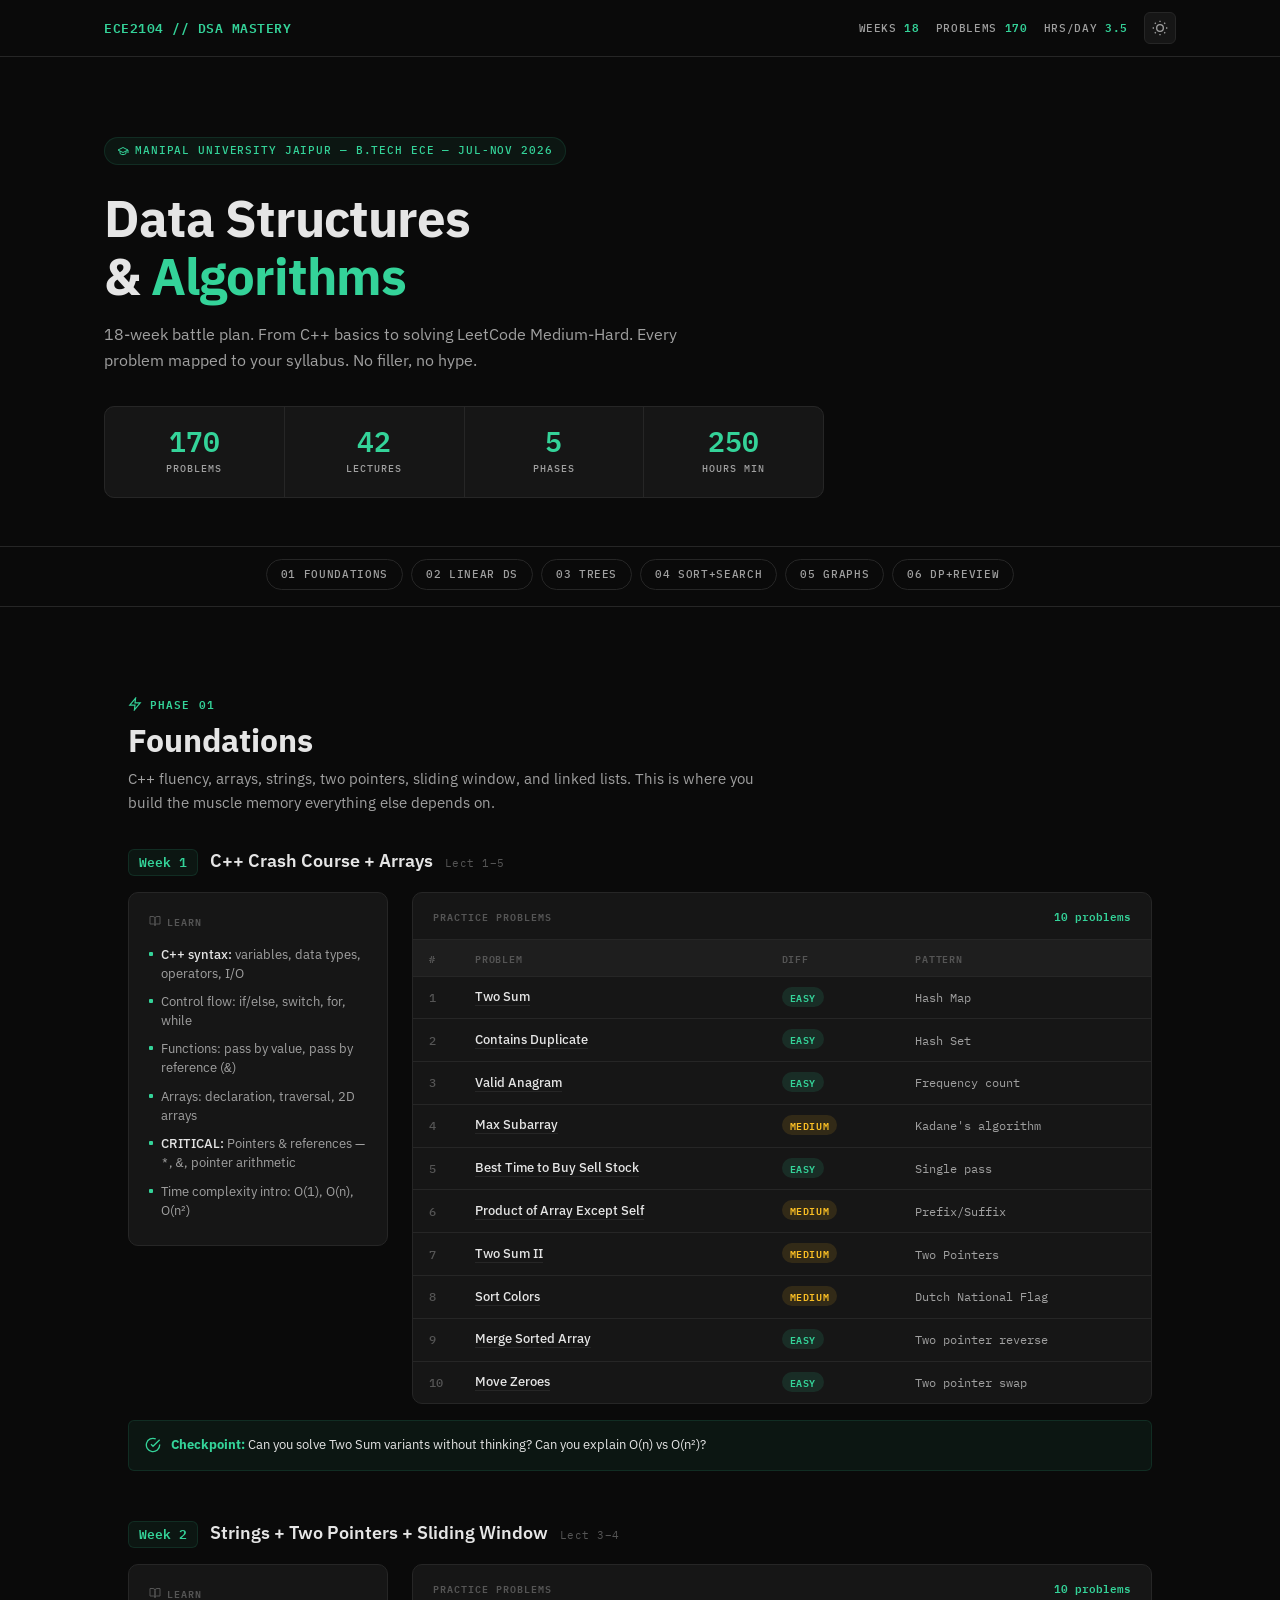
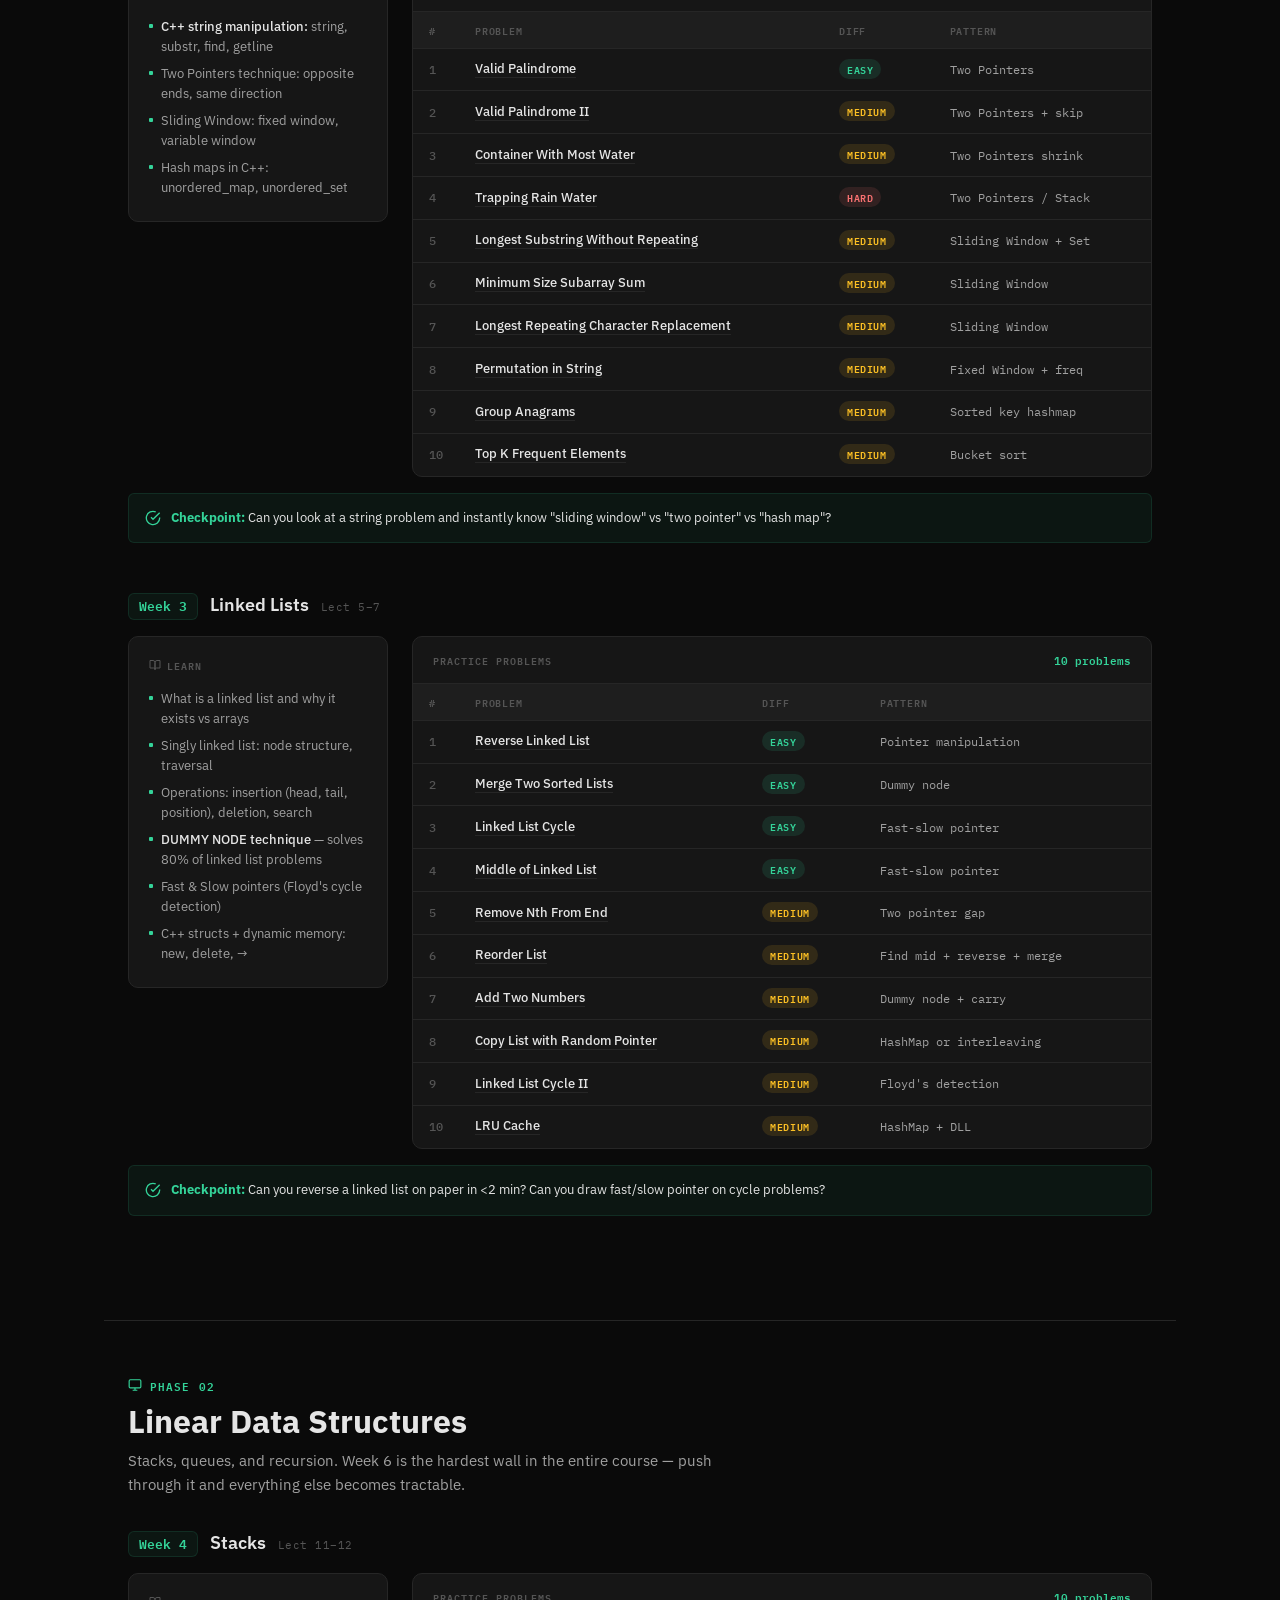
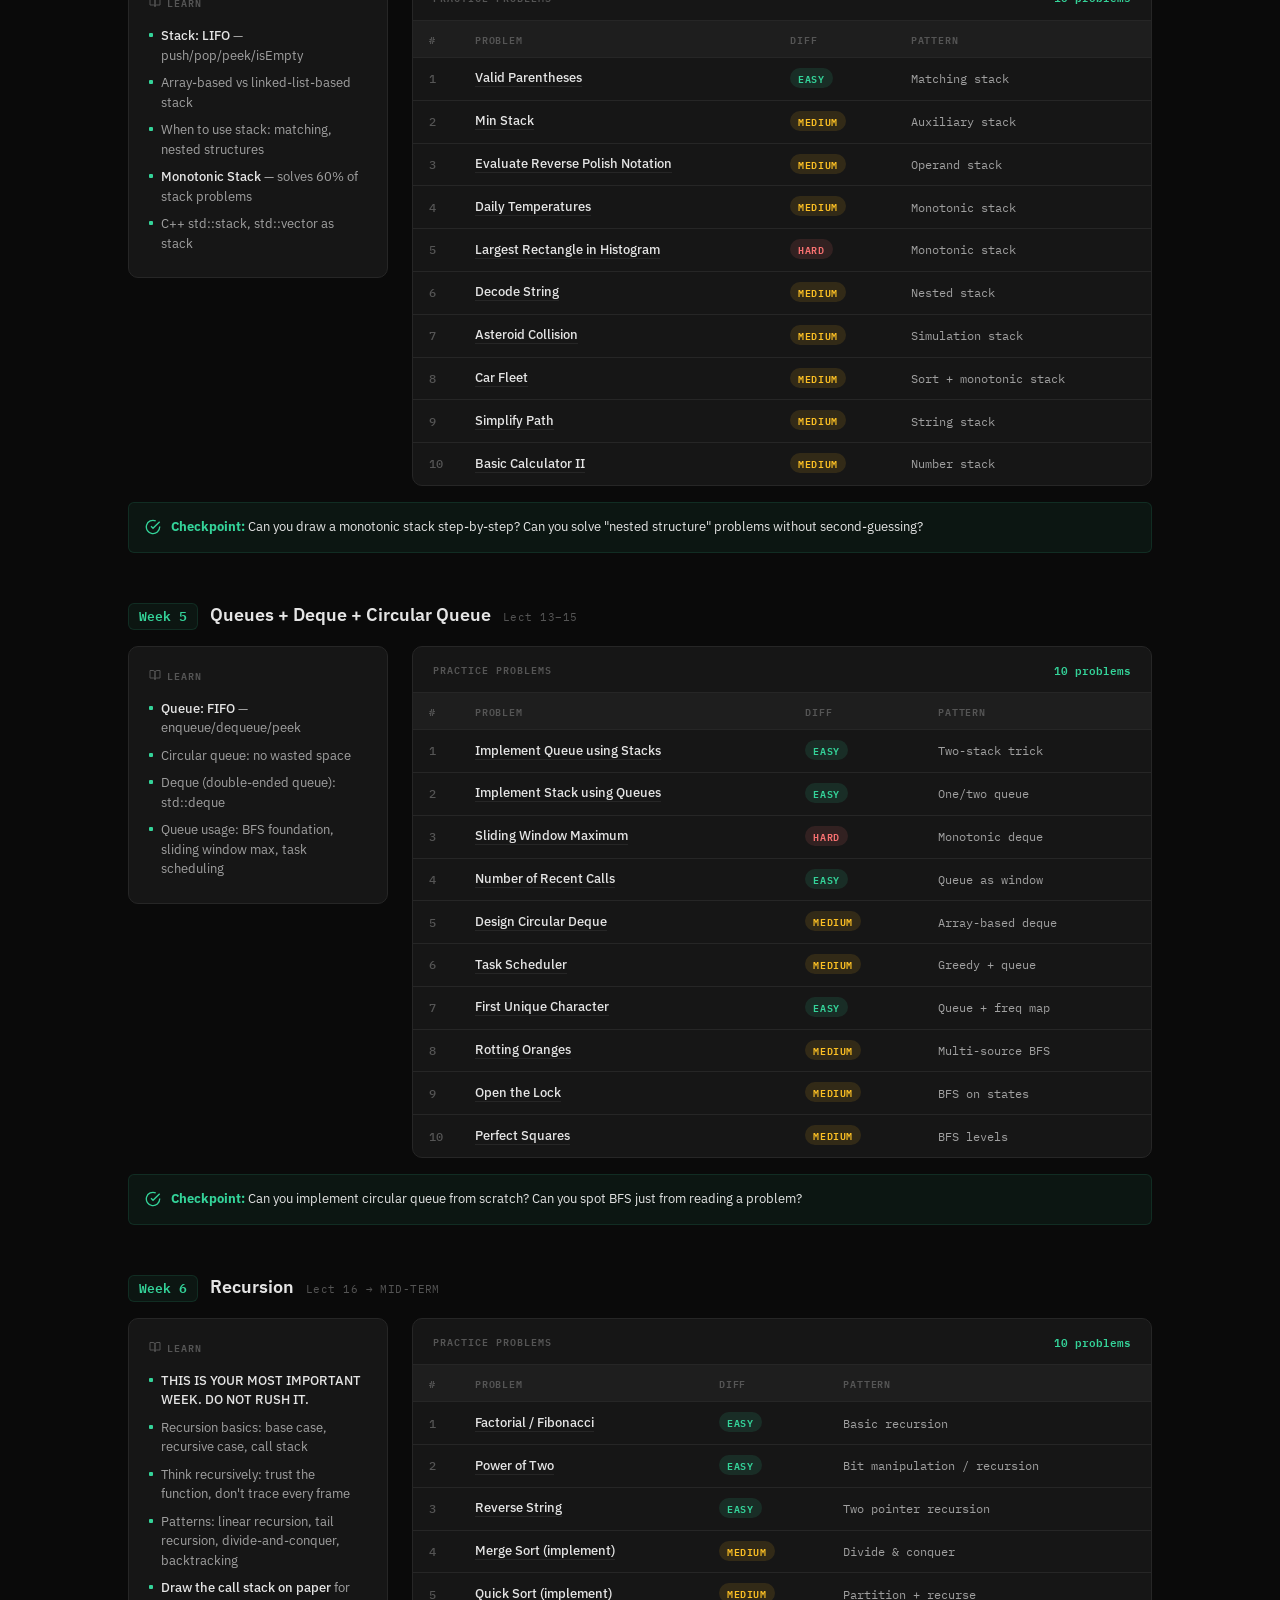
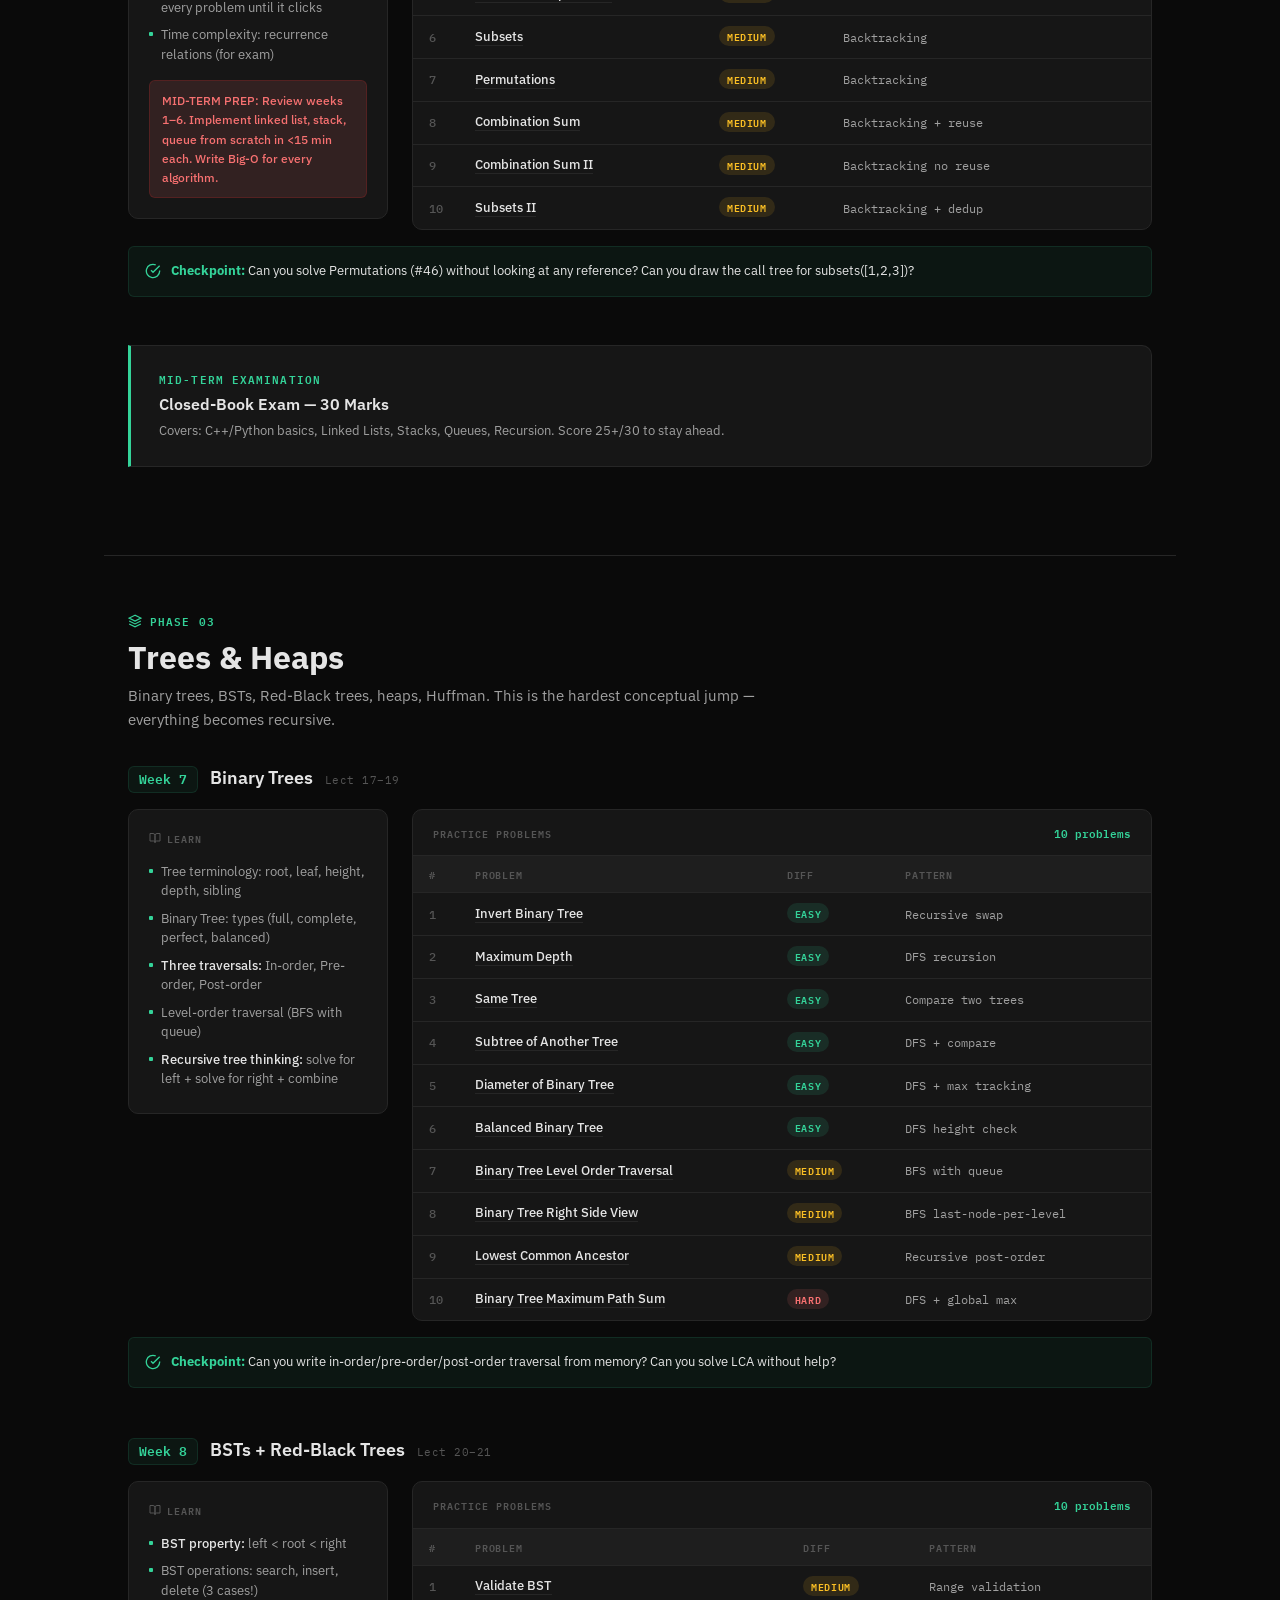
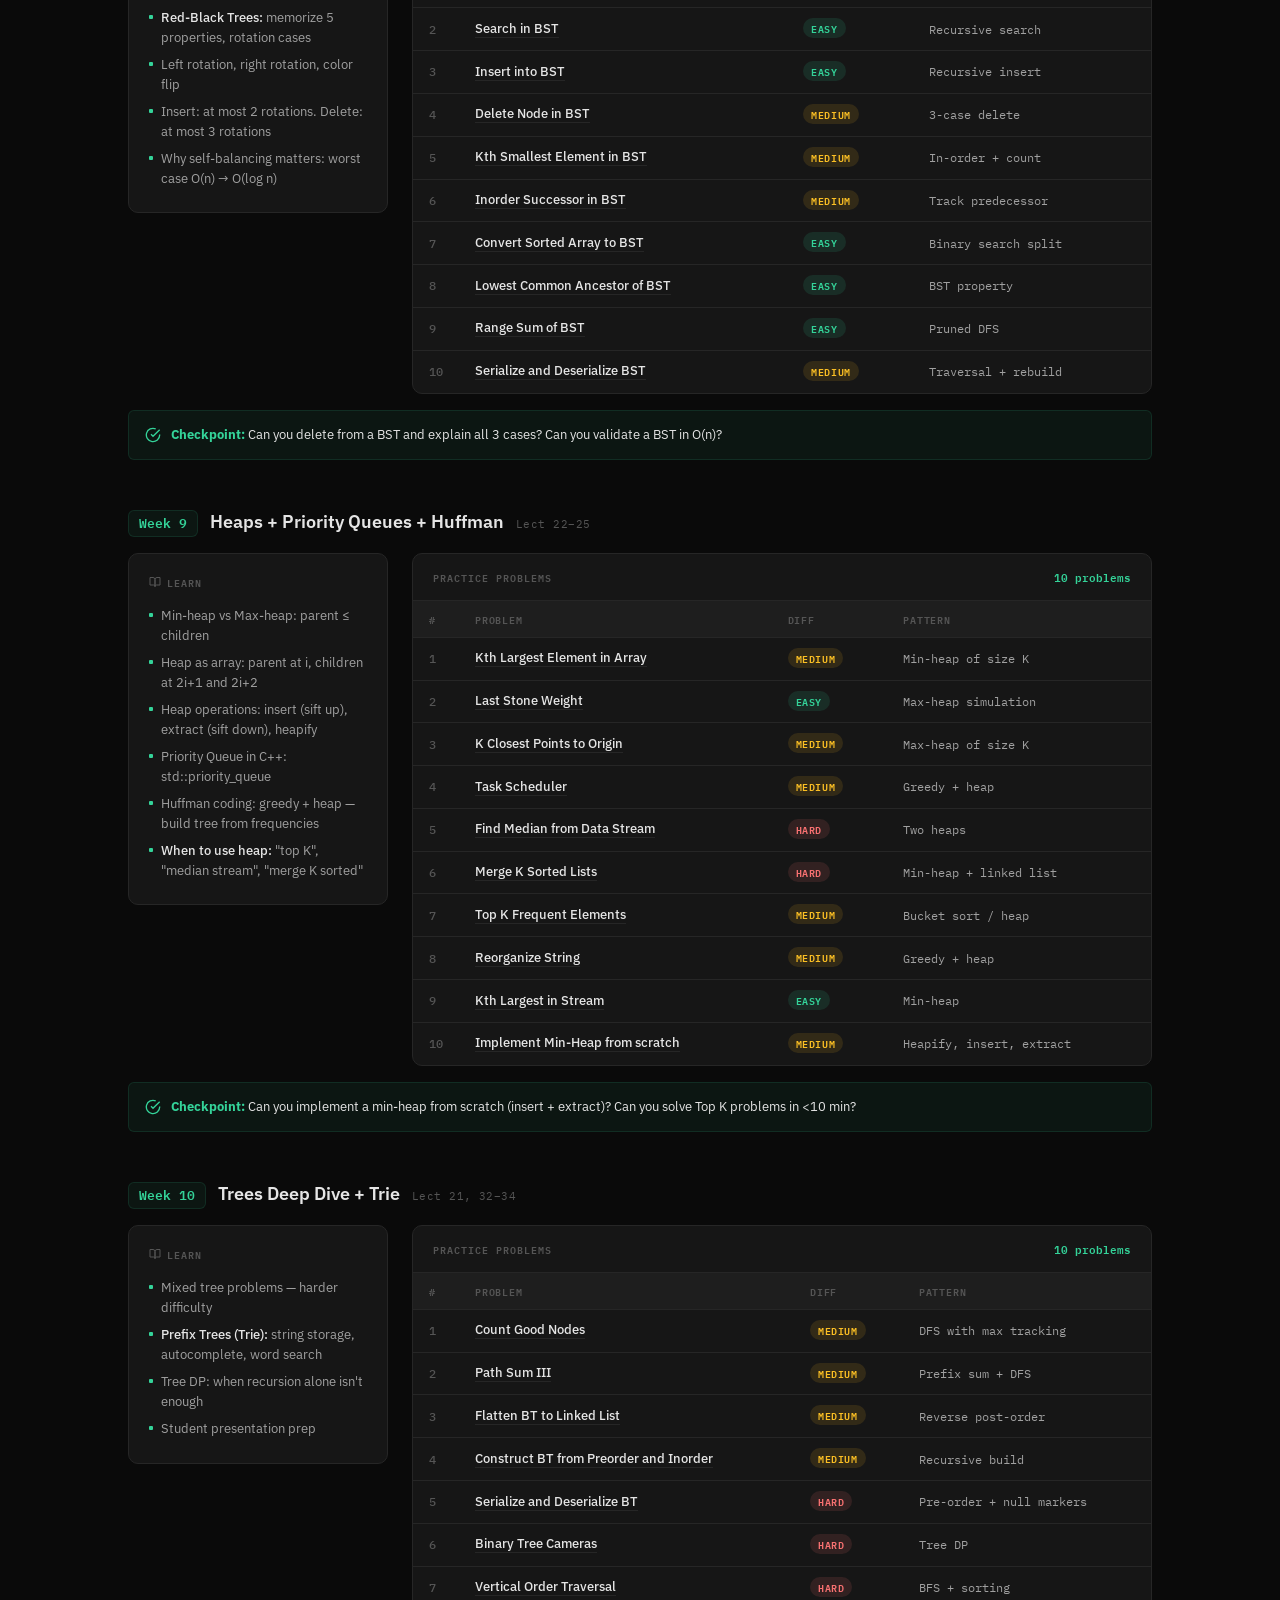
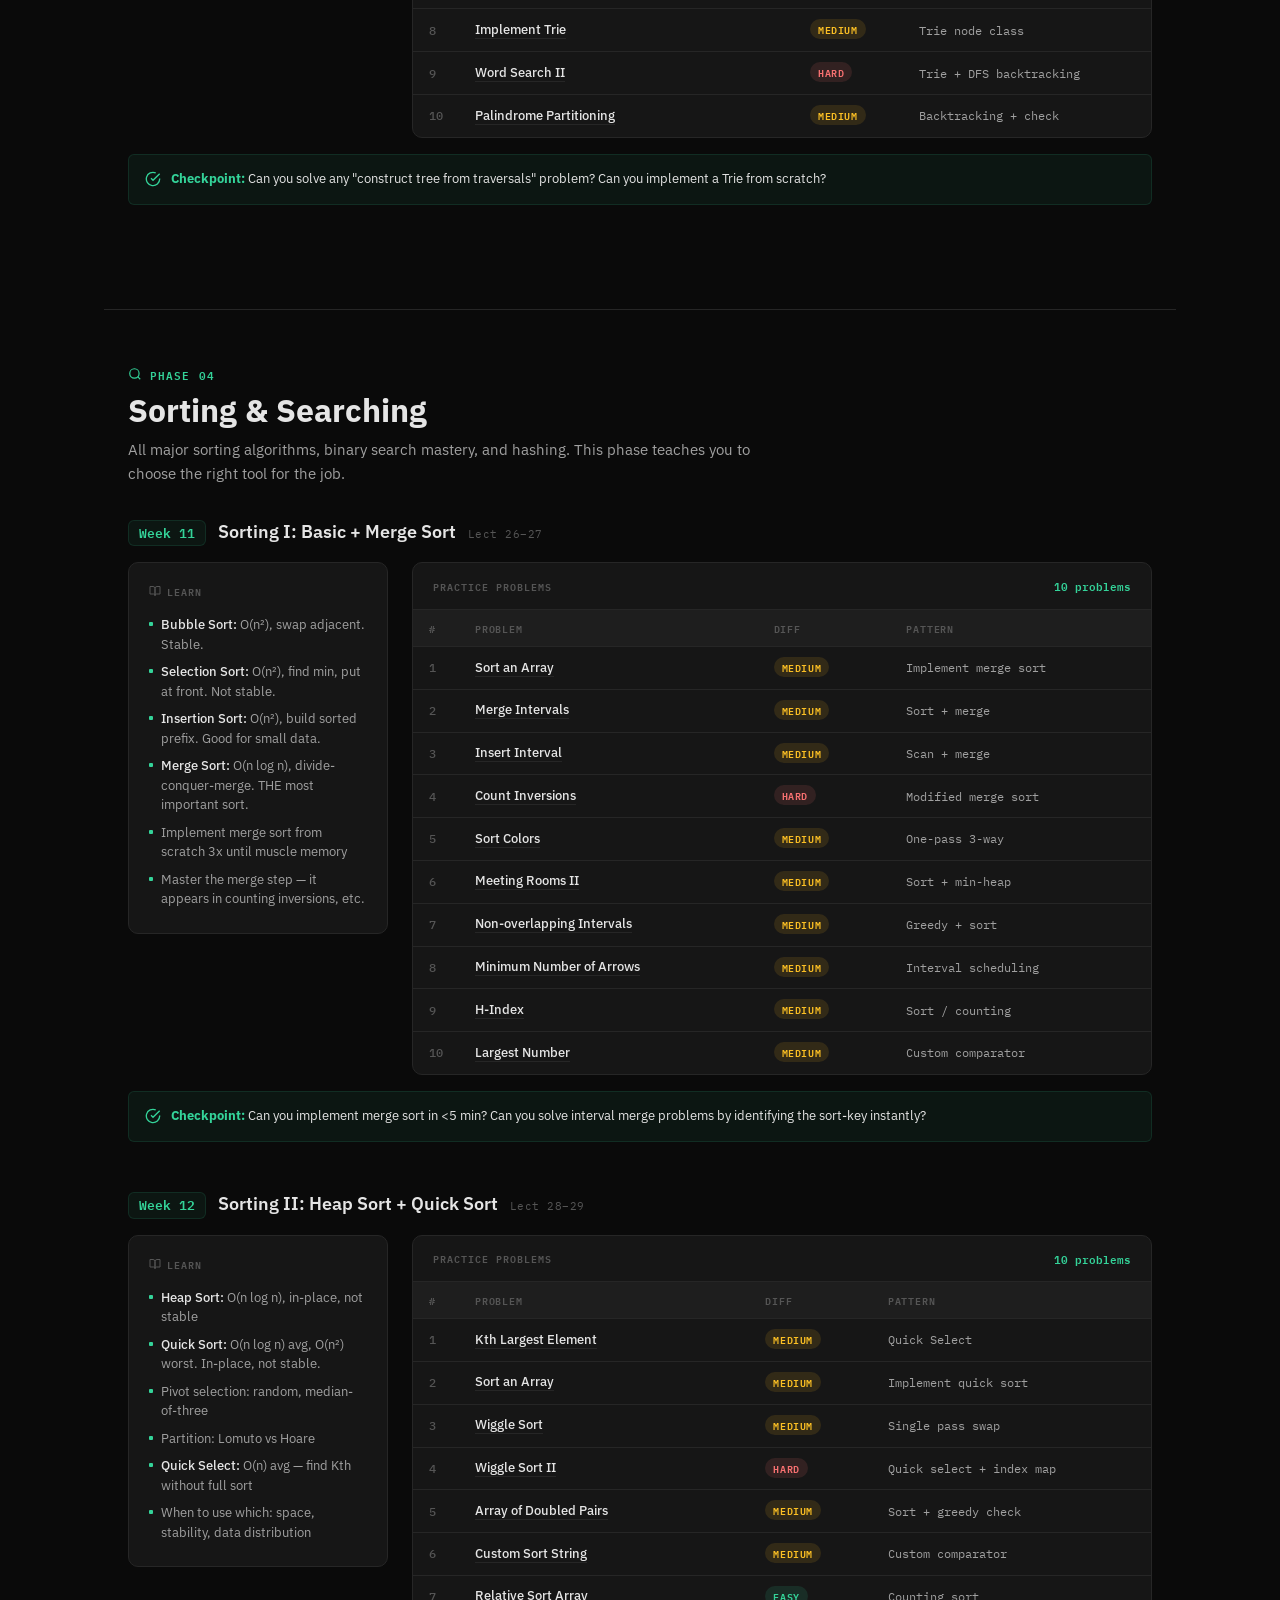
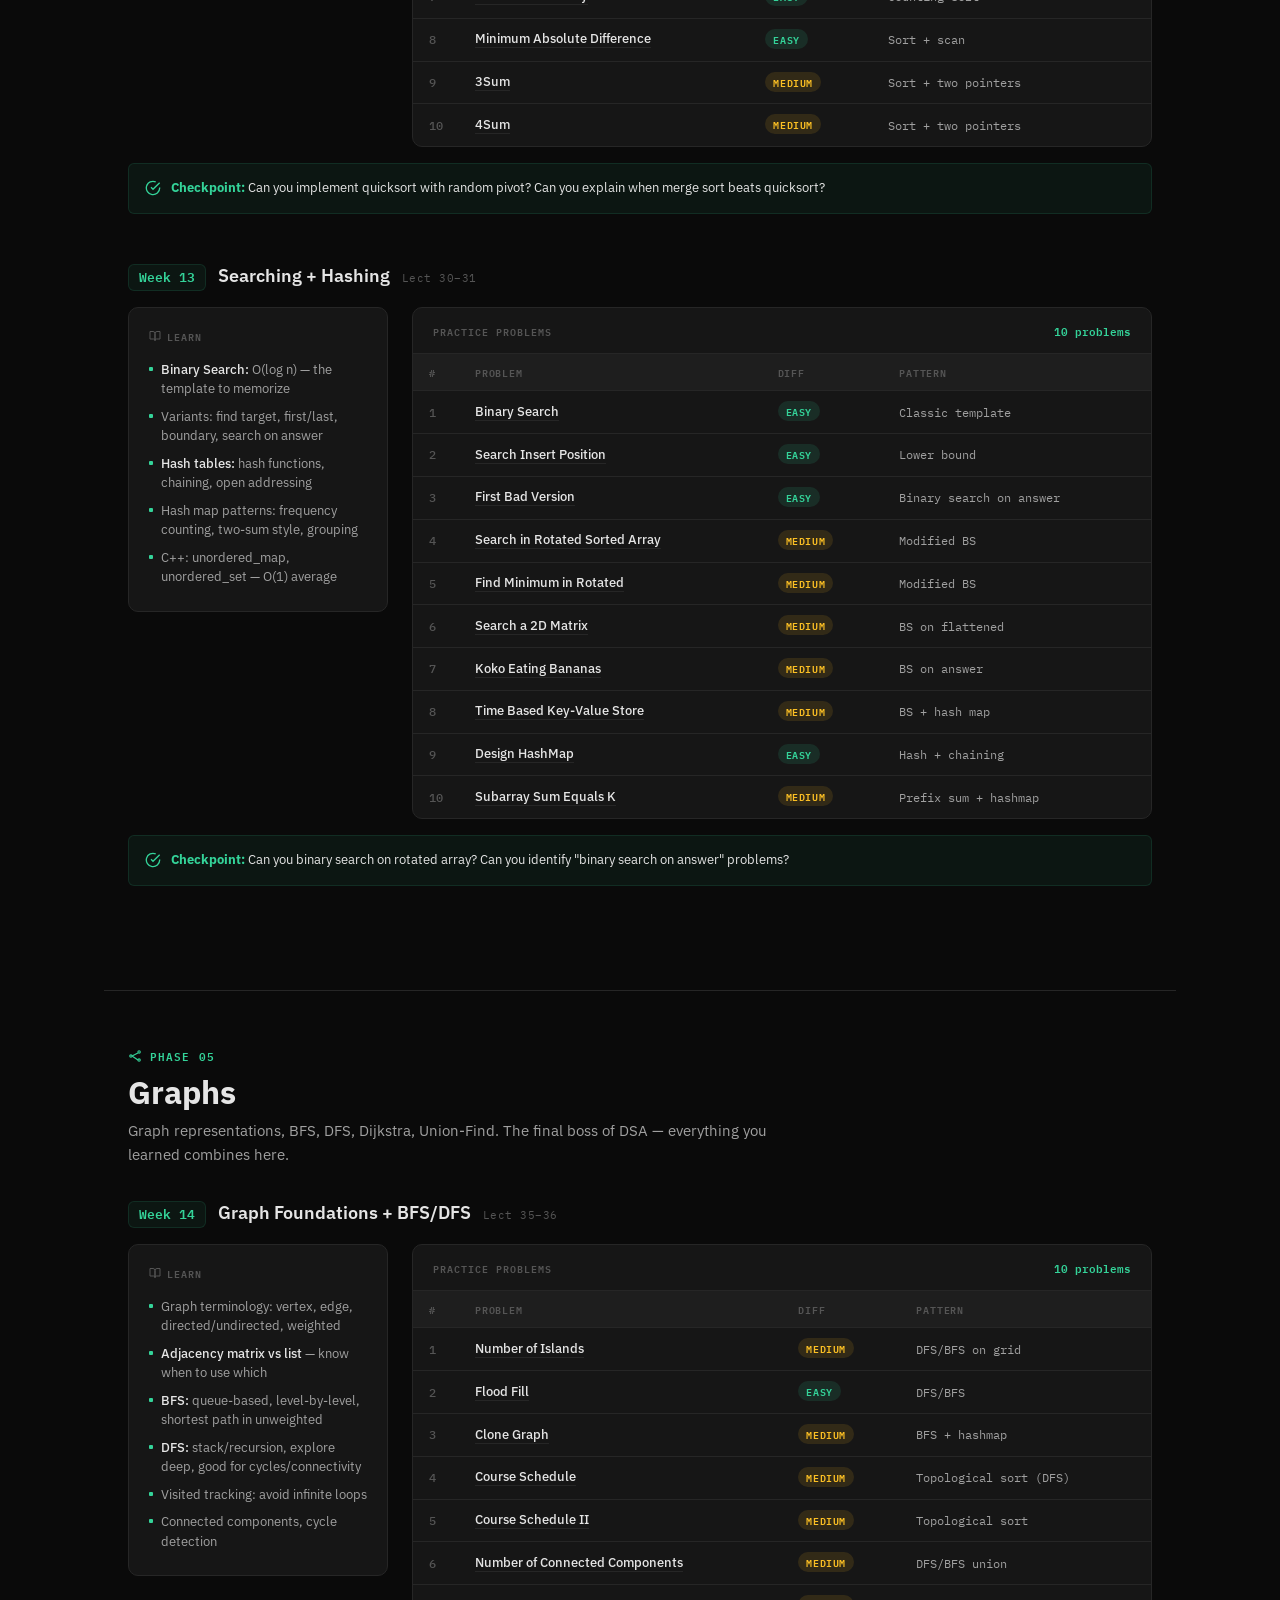
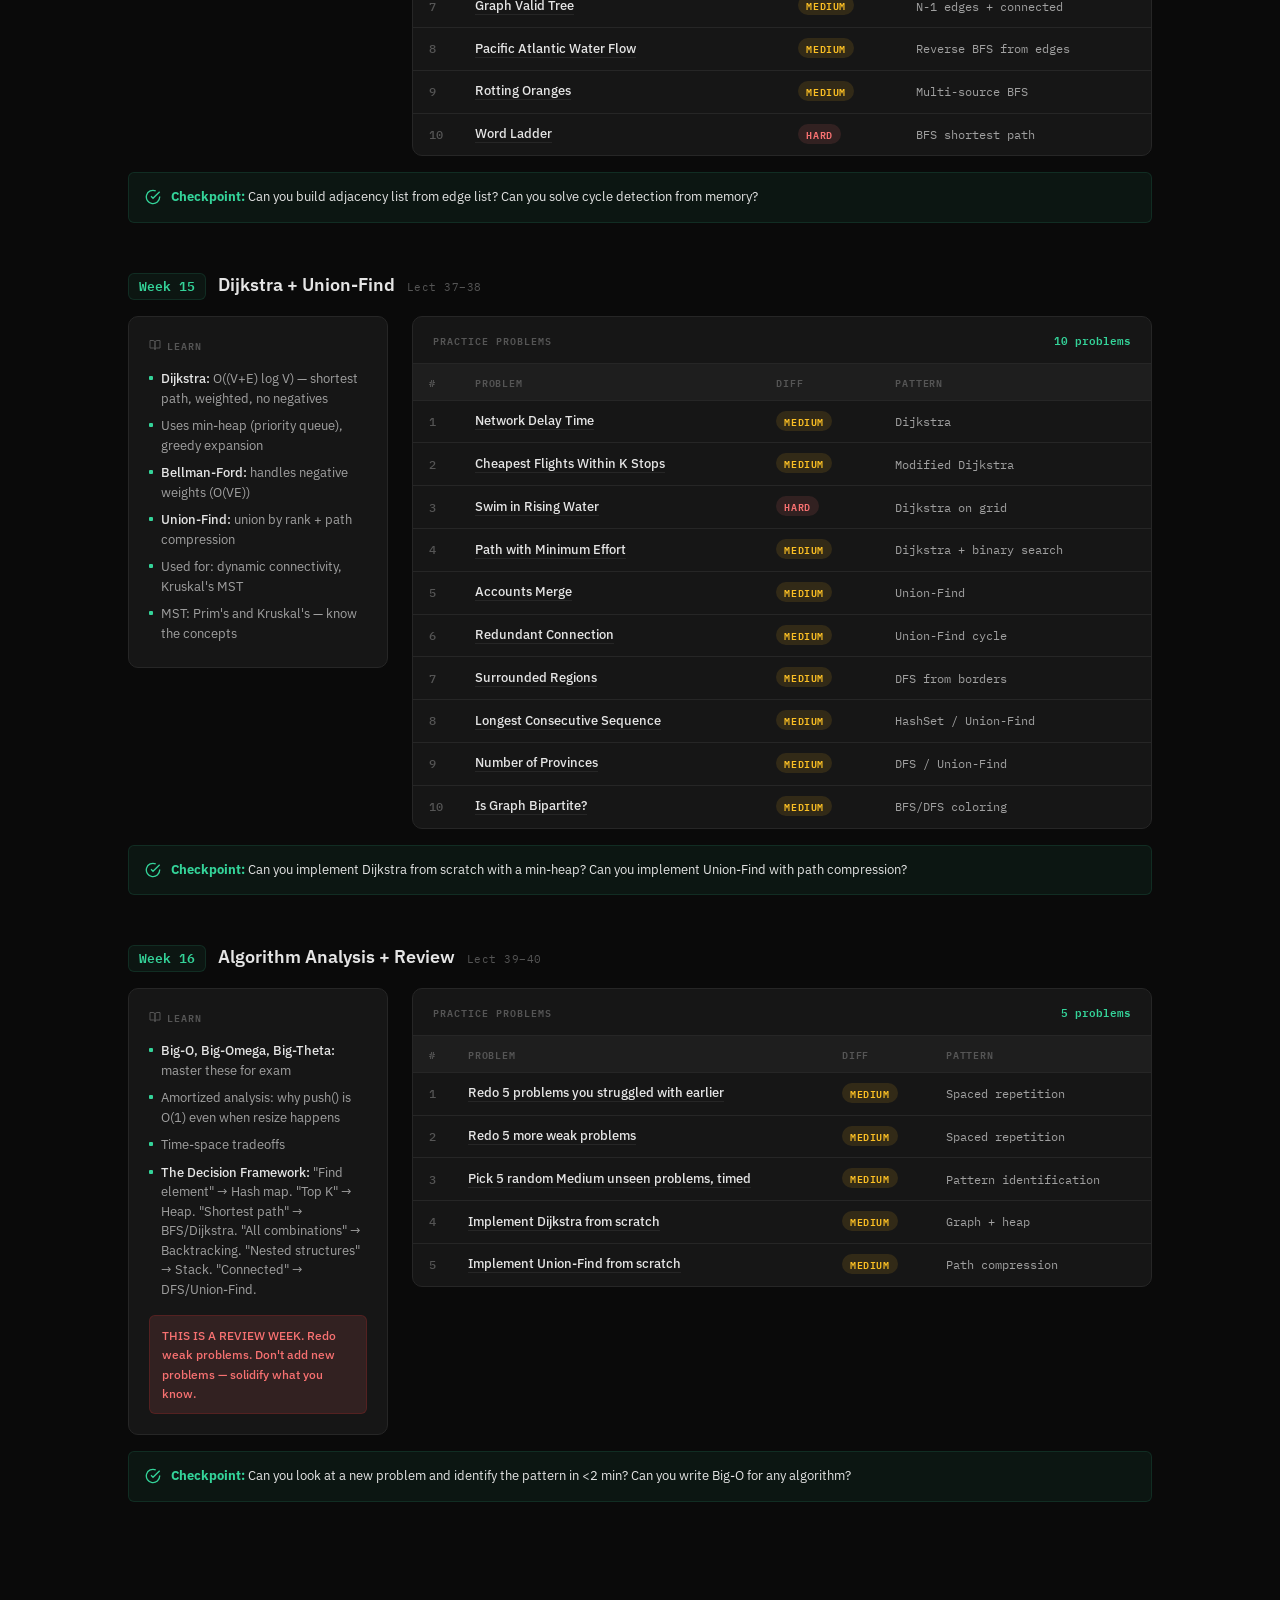
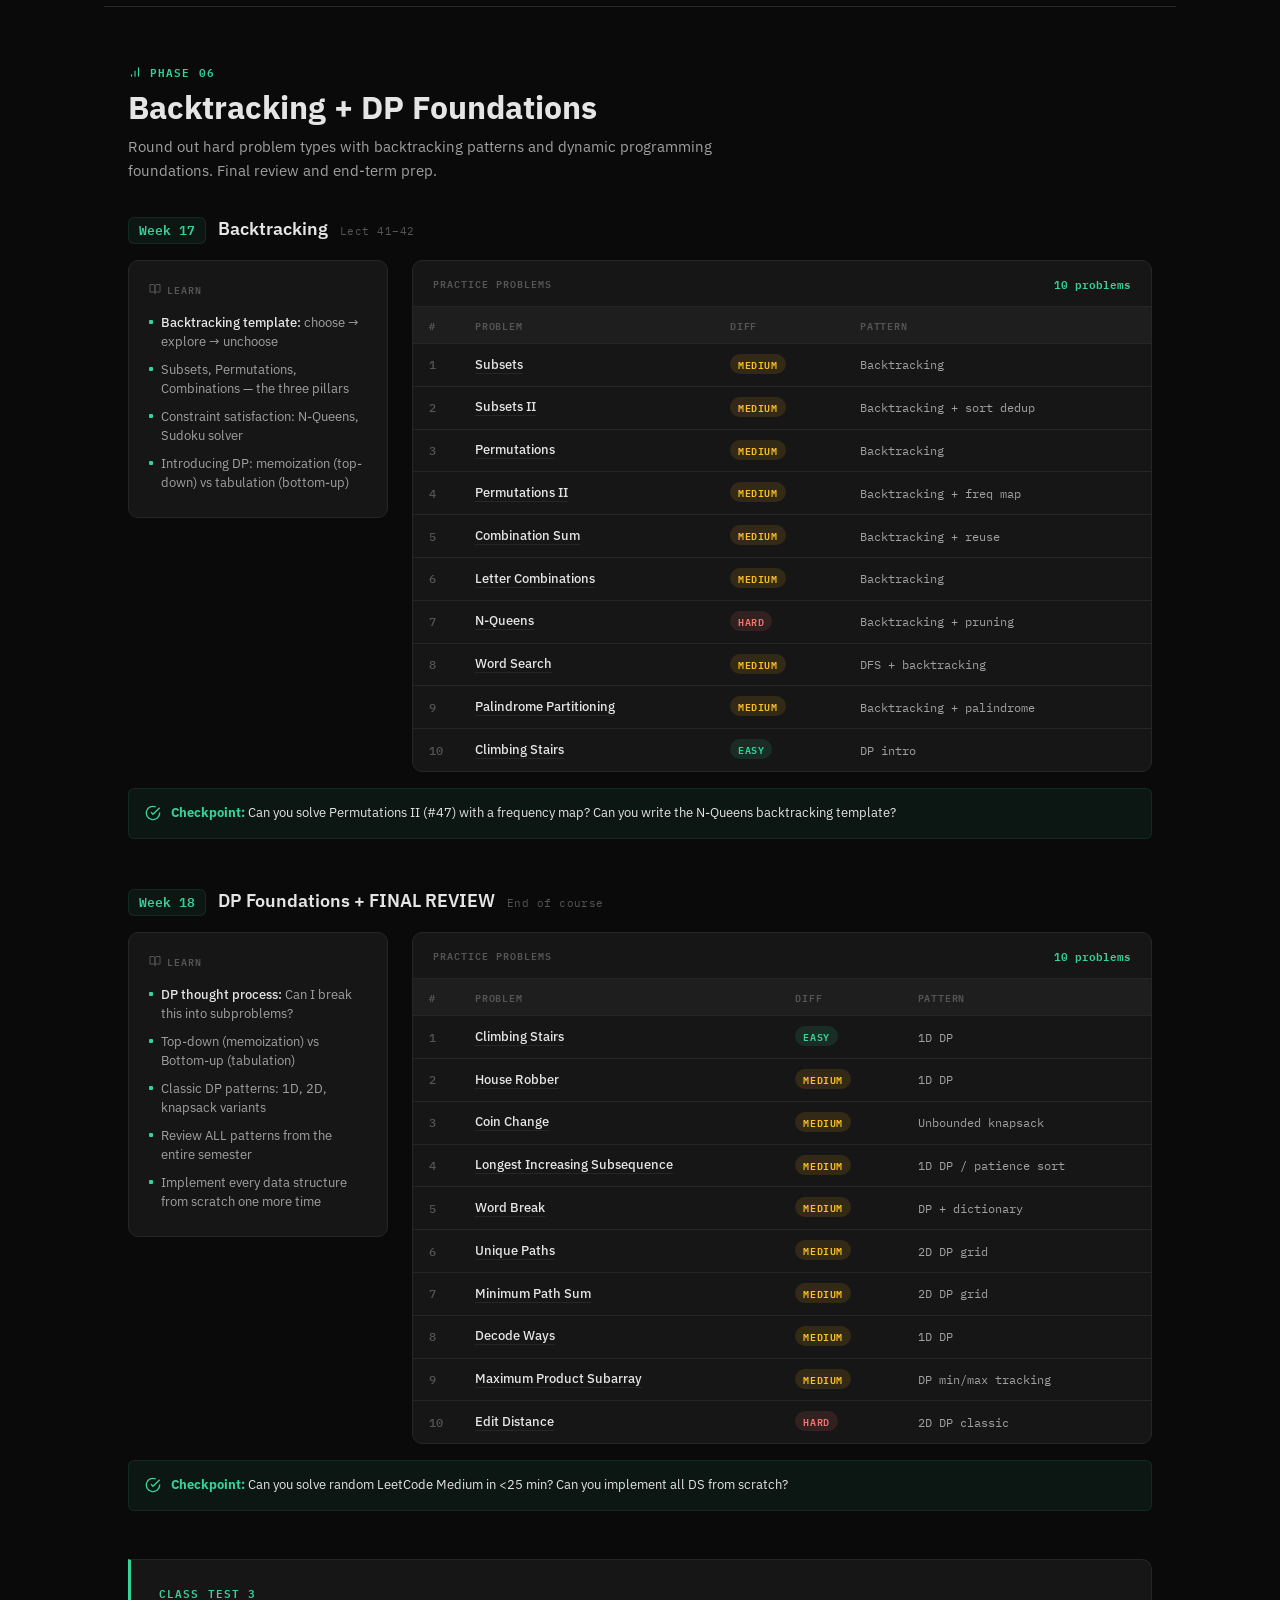
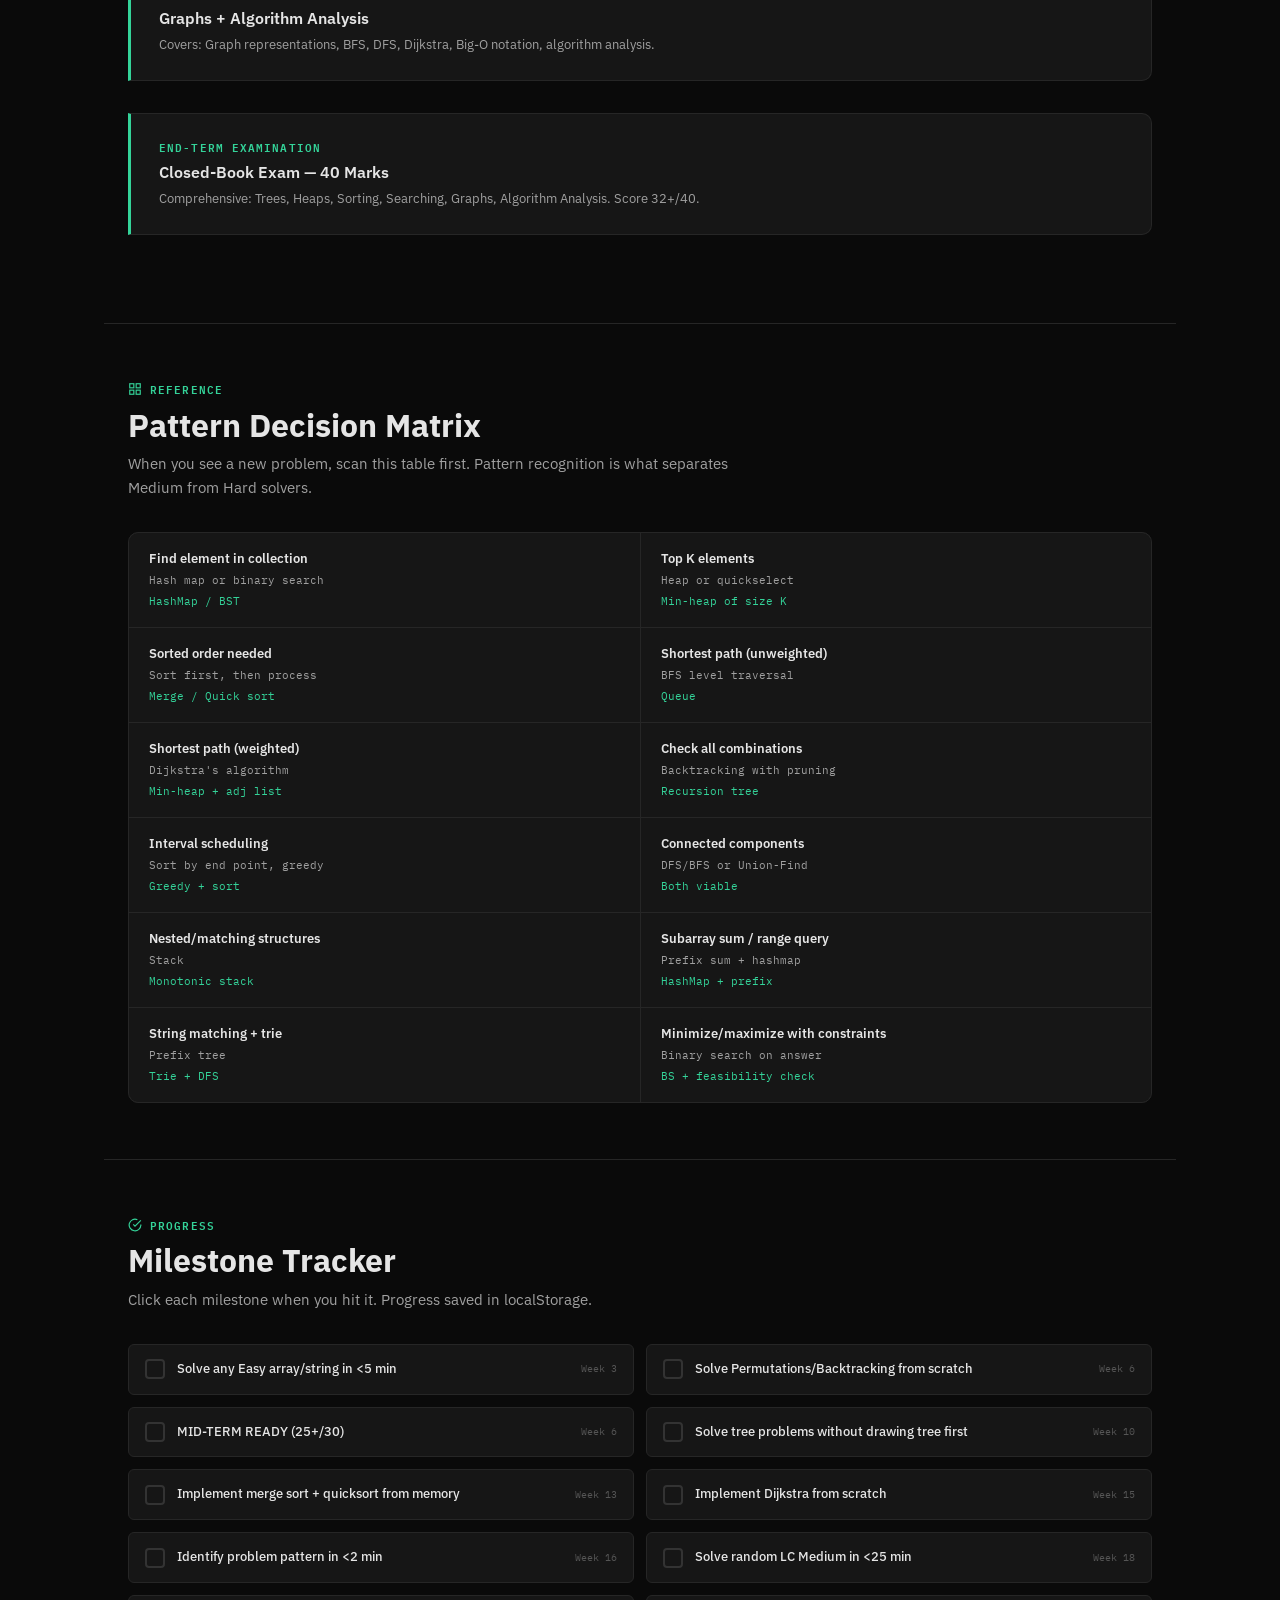
==== dsa/Notes/DSA-STUDY-PLAN.html @ 85d039dd "feat: import ECE2104 DSA materials (memory guide, linked list, roadmap, lab, verifiers)" ====
<!DOCTYPE html>
<html lang="en" data-theme="dark">
<head>
<meta charset="UTF-8">
<meta name="viewport" content="width=device-width, initial-scale=1.0">
<title>DSA Mastery Plan — ECE2104</title>
<link rel="preconnect" href="https://fonts.googleapis.com">
<link rel="preconnect" href="https://fonts.gstatic.com" crossorigin>
<link href="https://fonts.googleapis.com/css2?family=IBM+Plex+Mono:wght@400;500;600&family=IBM+Plex+Sans:wght@300;400;500;600;700&display=swap" rel="stylesheet">
<style>
*,*::before,*::after{box-sizing:border-box;margin:0;padding:0}
:root{--bg:#f5f5f5;--bg-alt:#ebebeb;--surface:#fff;--surface-2:#f0f0f0;--text:#111;--text-muted:#555;--text-faint:#999;--border:#d4d4d4;--border-strong:#999;--accent:#059669;--accent-soft:#d1fae5;--accent-dim:rgba(5,150,105,.12);--easy:#059669;--medium:#d97706;--hard:#dc2626;--easy-bg:#d1fae5;--medium-bg:#fef3c7;--hard-bg:#fee2e2;--font-body:'IBM Plex Sans',-apple-system,sans-serif;--font-mono:'IBM Plex Mono','SF Mono',monospace;--radius:6px;--radius-lg:10px;--shadow:0 1px 3px rgba(0,0,0,.08);--ease:cubic-bezier(.22,1,.36,1)}
[data-theme="dark"]{--bg:#0a0a0a;--bg-alt:#111;--surface:#161616;--surface-2:#1e1e1e;--text:#e5e5e5;--text-muted:#a0a0a0;--text-faint:#555;--border:#262626;--border-strong:#333;--accent:#34d399;--accent-soft:rgba(52,211,153,.12);--accent-dim:rgba(52,211,153,.06);--easy:#34d399;--medium:#fbbf24;--hard:#f87171;--easy-bg:rgba(52,211,153,.12);--medium-bg:rgba(251,191,36,.12);--hard-bg:rgba(248,113,113,.12);--shadow:0 1px 3px rgba(0,0,0,.3)}
html{scroll-behavior:smooth;scrollbar-width:thin;scrollbar-color:var(--text-faint) transparent}
*::-webkit-scrollbar{width:6px}*::-webkit-scrollbar-track{background:transparent}*::-webkit-scrollbar-thumb{background:var(--text-faint);border-radius:999px}
body{font-family:var(--font-body);background:var(--bg);color:var(--text);line-height:1.6;font-size:15px;min-height:100vh;transition:background-color .4s var(--ease),color .4s var(--ease)}
.container{max-width:1120px;margin:0 auto;padding:0 24px}

/* Header */
.header{position:sticky;top:0;z-index:100;background:var(--bg);border-bottom:1px solid var(--border);padding:12px 0;transition:background-color .4s var(--ease)}
.header-inner{display:flex;align-items:center;justify-content:space-between;max-width:1120px;margin:0 auto;padding:0 24px}
.header-title{font-family:var(--font-mono);font-size:13px;font-weight:600;letter-spacing:.04em;color:var(--accent)}
.header-meta{display:flex;align-items:center;gap:16px}
.header-stat{font-family:var(--font-mono);font-size:11px;font-weight:500;color:var(--text-muted);letter-spacing:.06em;text-transform:uppercase}
.header-stat span{color:var(--accent);font-weight:600}
.theme-toggle{width:32px;height:32px;border:1px solid var(--border);border-radius:var(--radius);background:var(--surface);color:var(--text-muted);cursor:pointer;display:grid;place-items:center;transition:border-color .2s,color .2s}
.theme-toggle:hover{border-color:var(--accent);color:var(--accent)}
.theme-toggle svg{width:16px;height:16px}

/* Hero */
.hero{padding:80px 0 48px;border-bottom:1px solid var(--border)}
.hero-badge{display:inline-flex;align-items:center;gap:6px;font-family:var(--font-mono);font-size:11px;font-weight:500;letter-spacing:.08em;text-transform:uppercase;color:var(--accent);padding:4px 12px;background:var(--accent-dim);border:1px solid var(--accent-soft);border-radius:999px;margin-bottom:24px}
.hero-badge svg{width:12px;height:12px}
.hero h1{font-size:clamp(2rem,5vw,3.2rem);font-weight:700;line-height:1.15;letter-spacing:-.02em;margin-bottom:16px;max-width:680px}
.hero h1 .accent{color:var(--accent)}
.hero-sub{font-size:16px;color:var(--text-muted);max-width:580px;line-height:1.6;margin-bottom:32px}

/* Stats */
.stats-row{display:grid;grid-template-columns:repeat(auto-fit,minmax(130px,1fr));gap:1px;background:var(--border);border:1px solid var(--border);border-radius:var(--radius-lg);overflow:hidden;max-width:720px}
.stat-card{background:var(--surface);padding:20px 16px;text-align:center;transition:background-color .4s}
.stat-num{font-family:var(--font-mono);font-size:28px;font-weight:600;color:var(--accent);line-height:1}
.stat-label{font-family:var(--font-mono);font-size:10px;font-weight:500;letter-spacing:.1em;text-transform:uppercase;color:var(--text-muted);margin-top:6px}

/* Phase Nav */
.phase-nav{display:flex;flex-wrap:wrap;gap:8px;position:sticky;top:57px;z-index:90;background:var(--bg);border-bottom:1px solid var(--border);margin:0 -24px;padding:12px 24px 16px;transition:background-color .4s}
.phase-link{font-family:var(--font-mono);font-size:11px;font-weight:500;letter-spacing:.06em;text-transform:uppercase;color:var(--text-muted);padding:6px 14px;border:1px solid var(--border);border-radius:999px;text-decoration:none;transition:all .2s var(--ease);cursor:pointer}
.phase-link:hover,.phase-link.active{color:var(--accent);border-color:var(--accent);background:var(--accent-dim)}

/* Sections */
.section{padding:56px 0}.section+.section{border-top:1px solid var(--border)}
.section-label{font-family:var(--font-mono);font-size:11px;font-weight:600;letter-spacing:.1em;text-transform:uppercase;color:var(--accent);margin-bottom:8px;display:flex;align-items:center;gap:8px}
.section-label svg{width:14px;height:14px}
.section-title{font-size:clamp(1.5rem,3vw,2rem);font-weight:700;line-height:1.2;margin-bottom:8px}
.section-desc{color:var(--text-muted);font-size:15px;max-width:640px;margin-bottom:32px;line-height:1.6}

/* Week Blocks */
.week-block{margin-bottom:48px}
.week-header{display:flex;align-items:baseline;gap:12px;margin-bottom:16px;flex-wrap:wrap}
.week-num{font-family:var(--font-mono);font-size:13px;font-weight:600;color:var(--accent);background:var(--accent-dim);padding:2px 10px;border-radius:var(--radius);border:1px solid var(--accent-soft);white-space:nowrap}
.week-title{font-size:18px;font-weight:600}
.week-lectures{font-family:var(--font-mono);font-size:11px;color:var(--text-faint);letter-spacing:.04em}

.week-body{display:grid;grid-template-columns:260px 1fr;gap:24px;align-items:start}
@media(max-width:768px){.week-body{grid-template-columns:1fr}}

/* Learn Panel */
.learn-panel{background:var(--surface);border:1px solid var(--border);border-radius:var(--radius-lg);padding:20px;transition:background-color .4s}
.learn-title{font-family:var(--font-mono);font-size:10px;font-weight:600;letter-spacing:.1em;text-transform:uppercase;color:var(--text-faint);margin-bottom:12px;display:flex;align-items:center;gap:6px}
.learn-title svg{width:12px;height:12px}
.learn-list{list-style:none}
.learn-list li{font-size:13px;color:var(--text-muted);line-height:1.5;padding:4px 0 4px 12px;position:relative}
.learn-list li::before{content:'';position:absolute;left:0;top:11px;width:4px;height:4px;background:var(--accent);border-radius:1px}
.learn-list li strong{color:var(--text);font-weight:500}
.learn-warning{margin-top:12px;padding:10px 12px;font-size:12px;background:var(--hard-bg);color:var(--hard);border-radius:var(--radius);border:1px solid rgba(220,38,38,.2);font-weight:500}

/* Problem Table */
.problem-table-wrap{background:var(--surface);border:1px solid var(--border);border-radius:var(--radius-lg);overflow:hidden;transition:background-color .4s}
.problem-table-header{display:flex;align-items:center;justify-content:space-between;padding:14px 20px;border-bottom:1px solid var(--border)}
.problem-table-title{font-family:var(--font-mono);font-size:10px;font-weight:600;letter-spacing:.1em;text-transform:uppercase;color:var(--text-faint)}
.problem-count{font-family:var(--font-mono);font-size:11px;font-weight:600;color:var(--accent)}
table{width:100%;border-collapse:collapse}
thead th{font-family:var(--font-mono);font-size:10px;font-weight:600;letter-spacing:.08em;text-transform:uppercase;color:var(--text-faint);text-align:left;padding:10px 16px;border-bottom:1px solid var(--border);background:var(--surface-2)}
tbody tr{border-bottom:1px solid var(--border);transition:background-color .15s}
tbody tr:last-child{border-bottom:none}
tbody tr:hover{background:var(--accent-dim)}
tbody td{padding:10px 16px;font-size:13px;vertical-align:middle}
td.num{font-family:var(--font-mono);font-size:12px;font-weight:500;color:var(--text-faint);width:36px}
td.problem-name{font-weight:500}
td.problem-name a{color:var(--text);text-decoration:none;border-bottom:1px solid var(--border);transition:border-color .15s,color .15s}
td.problem-name a:hover{color:var(--accent);border-color:var(--accent)}
.difficulty{font-family:var(--font-mono);font-size:10px;font-weight:600;letter-spacing:.06em;text-transform:uppercase;padding:2px 8px;border-radius:999px;display:inline-block}
.diff-easy{color:var(--easy);background:var(--easy-bg)}
.diff-medium{color:var(--medium);background:var(--medium-bg)}
.diff-hard{color:var(--hard);background:var(--hard-bg)}
td.pattern-cell{font-family:var(--font-mono);font-size:12px;color:var(--text-muted)}

/* Checkpoint */
.checkpoint{margin-top:16px;padding:14px 16px;background:var(--accent-dim);border:1px solid var(--accent-soft);border-radius:var(--radius);font-size:13px;color:var(--text);display:flex;align-items:flex-start;gap:10px}
.checkpoint svg{width:16px;height:16px;color:var(--accent);flex-shrink:0;margin-top:2px}
.checkpoint strong{color:var(--accent)}

/* Exam Block */
.exam-block{padding:24px 28px;background:var(--surface);border:1px solid var(--border);border-left:3px solid var(--accent);border-radius:0 var(--radius-lg) var(--radius-lg) 0;margin:32px 0}
.exam-label{font-family:var(--font-mono);font-size:11px;font-weight:600;letter-spacing:.1em;text-transform:uppercase;color:var(--accent);margin-bottom:4px}
.exam-title{font-size:16px;font-weight:600;margin-bottom:4px}
.exam-scope{font-size:13px;color:var(--text-muted)}

/* Pattern Grid */
.pattern-grid{display:grid;grid-template-columns:1fr 1fr;gap:1px;background:var(--border);border:1px solid var(--border);border-radius:var(--radius-lg);overflow:hidden}
@media(max-width:640px){.pattern-grid{grid-template-columns:1fr}}
.pattern-item{background:var(--surface);padding:16px 20px;transition:background-color .4s}
.pattern-problem-type{font-size:13px;font-weight:600;margin-bottom:2px}
.pattern-first-thought{font-family:var(--font-mono);font-size:11px;color:var(--text-muted);margin-bottom:4px}
.pattern-ds{font-family:var(--font-mono);font-size:11px;color:var(--accent)}

/* Tracker */
.tracker-grid{display:grid;grid-template-columns:1fr 1fr;gap:12px}
@media(max-width:640px){.tracker-grid{grid-template-columns:1fr}}
.tracker-item{display:flex;align-items:center;gap:12px;padding:14px 16px;background:var(--surface);border:1px solid var(--border);border-radius:var(--radius);cursor:pointer;transition:all .2s var(--ease);user-select:none}
.tracker-item:hover{border-color:var(--accent)}
.tracker-item.done{border-color:var(--accent);background:var(--accent-dim)}
.tracker-check{width:20px;height:20px;border:2px solid var(--border-strong);border-radius:4px;display:grid;place-items:center;flex-shrink:0;transition:all .2s}
.tracker-item.done .tracker-check{background:var(--accent);border-color:var(--accent)}
.tracker-check svg{width:12px;height:12px;color:#fff;opacity:0;transition:opacity .2s}
.tracker-item.done .tracker-check svg{opacity:1}
.tracker-text{font-size:13px;font-weight:500}
.tracker-week{font-family:var(--font-mono);font-size:10px;color:var(--text-faint);margin-left:auto;flex-shrink:0}

/* Schedule */
.schedule-box{background:var(--surface);border:1px solid var(--border);border-radius:var(--radius-lg);overflow:hidden;max-width:560px}
.schedule-row{display:flex;align-items:center;gap:16px;padding:12px 20px;border-bottom:1px solid var(--border);font-size:13px}
.schedule-row:last-child{border-bottom:none}
.schedule-time{font-family:var(--font-mono);font-size:12px;font-weight:600;color:var(--accent);min-width:52px}
.schedule-task{color:var(--text-muted)}
.schedule-task strong{color:var(--text);font-weight:500}

/* Resources */
.resources-grid{display:grid;grid-template-columns:repeat(auto-fill,minmax(200px,1fr));gap:12px}
.resource-card{padding:16px;background:var(--surface);border:1px solid var(--border);border-radius:var(--radius);transition:all .2s var(--ease);text-decoration:none;color:inherit;display:block}
.resource-card:hover{border-color:var(--accent);transform:translateY(-1px)}
.resource-name{font-size:14px;font-weight:600;margin-bottom:4px}
.resource-desc{font-size:12px;color:var(--text-muted);line-height:1.4}
.resource-tag{font-family:var(--font-mono);font-size:10px;font-weight:500;color:var(--accent);margin-top:8px;display:inline-block;letter-spacing:.06em;text-transform:uppercase}

/* Footer */
.footer{padding:48px 0;border-top:1px solid var(--border);font-size:12px;color:var(--text-faint);font-family:var(--font-mono);text-align:center;letter-spacing:.04em}

/* Reveal */
.reveal{opacity:0;transform:translateY(20px);animation:fadeUp .6s var(--ease) forwards}
@keyframes fadeUp{to{opacity:1;transform:translateY(0)}}
.reveal:nth-child(2){animation-delay:.05s}.reveal:nth-child(3){animation-delay:.1s}.reveal:nth-child(4){animation-delay:.15s}.reveal:nth-child(5){animation-delay:.2s}
.reveal-scroll{opacity:0;transform:translateY(20px);transition:opacity .6s var(--ease),transform .6s var(--ease)}
.reveal-scroll.visible{opacity:1;transform:translateY(0)}
@media(prefers-reduced-motion:reduce){.reveal,.reveal-scroll{animation:none;opacity:1;transform:none;transition:none}}
</style>
</head>
<body>

<header class="header">
<div class="header-inner">
<div class="header-title">ECE2104 // DSA MASTERY</div>
<div class="header-meta">
<span class="header-stat">Weeks <span>18</span></span>
<span class="header-stat">Problems <span>170</span></span>
<span class="header-stat">Hrs/Day <span>3.5</span></span>
<button class="theme-toggle" onclick="toggleTheme()" aria-label="Toggle theme">
<svg id="theme-icon-dark" viewBox="0 0 24 24" fill="none" stroke="currentColor" stroke-width="2"><circle cx="12" cy="12" r="5"/><path d="M12 1v2M12 21v2M4.22 4.22l1.42 1.42M18.36 18.36l1.42 1.42M1 12h2M21 12h2M4.22 19.78l1.42-1.42M18.36 5.64l1.42-1.42"/></svg>
<svg id="theme-icon-light" viewBox="0 0 24 24" fill="none" stroke="currentColor" stroke-width="2" style="display:none"><path d="M21 12.79A9 9 0 1111.21 3 7 7 0 0021 12.79z"/></svg>
</button>
</div>
</header>

<section class="hero">
<div class="container">
<div class="hero-badge">
<svg viewBox="0 0 24 24" fill="none" stroke="currentColor" stroke-width="2"><path d="M22 10v6M2 10l10-5 10 5-10 5z"/><path d="M6 12v5c3 3 9 3 12 0v-5"/></svg>
Manipal University Jaipur — B.Tech ECE — Jul-Nov 2026
</div>
<h1 class="reveal">Data Structures<br>& <span class="accent">Algorithms</span></h1>
<p class="hero-sub reveal">18-week battle plan. From C++ basics to solving LeetCode Medium-Hard. Every problem mapped to your syllabus. No filler, no hype.</p>
<div class="stats-row reveal">
<div class="stat-card"><div class="stat-num" data-count="170">0</div><div class="stat-label">Problems</div></div>
<div class="stat-card"><div class="stat-num" data-count="42">0</div><div class="stat-label">Lectures</div></div>
<div class="stat-card"><div class="stat-num" data-count="5">0</div><div class="stat-label">Phases</div></div>
<div class="stat-card"><div class="stat-num" data-count="250">0</div><div class="stat-label">Hours Min</div></div>
</div>
</div>
</section>

<nav class="phase-nav" id="phase-nav">
<div class="container" style="display:flex;flex-wrap:wrap;gap:8px;padding:0">
<a class="phase-link" href="#phase1">01 Foundations</a>
<a class="phase-link" href="#phase2">02 Linear DS</a>
<a class="phase-link" href="#phase3">03 Trees</a>
<a class="phase-link" href="#phase4">04 Sort+Search</a>
<a class="phase-link" href="#phase5">05 Graphs</a>
<a class="phase-link" href="#phase6">06 DP+Review</a>
</div>
</nav>

<main class="container" style="padding-top:32px;padding-bottom:80px;">

<!-- ============ PHASE 1: FOUNDATIONS ============ -->
<section class="section reveal-scroll" id="phase1">
<div class="container">
<div class="section-label"><svg viewBox="0 0 24 24" fill="none" stroke="currentColor" stroke-width="2"><polygon points="13 2 3 14 12 14 11 22 21 10 12 10 13 2"/></svg> Phase 01</div>
<div class="section-title">Foundations</div>
<div class="section-desc">C++ fluency, arrays, strings, two pointers, sliding window, and linked lists. This is where you build the muscle memory everything else depends on.</div>

<div class="week-block reveal-scroll" id="week1">
  <div class="week-header">
    <span class="week-num">Week 1</span>
    <span class="week-title">C++ Crash Course + Arrays</span>
    <span class="week-lectures">Lect 1–5</span>
  </div>
  <div class="week-body">
    <div class="learn-panel">
      <div class="learn-title">
        <svg viewBox="0 0 24 24" fill="none" stroke="currentColor" stroke-width="2"><path d="M2 3h6a4 4 0 014 4v14a3 3 0 00-3-3H2z"/><path d="M22 3h-6a4 4 0 00-4 4v14a3 3 0 013-3h7z"/></svg>
        Learn
      </div>
      <ul class="learn-list"><li><strong>C++ syntax:</strong> variables, data types, operators, I/O</li>
<li>Control flow: if/else, switch, for, while</li>
<li>Functions: pass by value, pass by reference (<code>&amp;</code>)</li>
<li>Arrays: declaration, traversal, 2D arrays</li>
<li><strong>CRITICAL:</strong> Pointers &amp; references — <code>*</code>, <code>&amp;</code>, pointer arithmetic</li>
<li>Time complexity intro: O(1), O(n), O(n²)</li>
</ul>
      
    </div>
    <div class="problem-table-wrap">
      <div class="problem-table-header">
        <span class="problem-table-title">Practice Problems</span>
        <span class="problem-count">10 problems</span>
      </div>
      <table>
        <thead><tr><th>#</th><th>Problem</th><th>Diff</th><th>Pattern</th></tr></thead>
        <tbody><tr><td class="num">1</td><td class="problem-name"><a href="https://leetcode.com/problems/two-sum/" target="_blank" rel="noopener">Two Sum</a></td><td><span class="difficulty diff-easy">Easy</span></td><td class="pattern-cell">Hash Map</td></tr>
<tr><td class="num">2</td><td class="problem-name"><a href="https://leetcode.com/problems/contains-duplicate/" target="_blank" rel="noopener">Contains Duplicate</a></td><td><span class="difficulty diff-easy">Easy</span></td><td class="pattern-cell">Hash Set</td></tr>
<tr><td class="num">3</td><td class="problem-name"><a href="https://leetcode.com/problems/valid-anagram/" target="_blank" rel="noopener">Valid Anagram</a></td><td><span class="difficulty diff-easy">Easy</span></td><td class="pattern-cell">Frequency count</td></tr>
<tr><td class="num">4</td><td class="problem-name"><a href="https://leetcode.com/problems/max-subarray/" target="_blank" rel="noopener">Max Subarray</a></td><td><span class="difficulty diff-medium">Medium</span></td><td class="pattern-cell">Kadane's algorithm</td></tr>
<tr><td class="num">5</td><td class="problem-name"><a href="https://leetcode.com/problems/best-time-to-buy-sell-stock/" target="_blank" rel="noopener">Best Time to Buy Sell Stock</a></td><td><span class="difficulty diff-easy">Easy</span></td><td class="pattern-cell">Single pass</td></tr>
<tr><td class="num">6</td><td class="problem-name"><a href="https://leetcode.com/problems/product-of-array-except-self/" target="_blank" rel="noopener">Product of Array Except Self</a></td><td><span class="difficulty diff-medium">Medium</span></td><td class="pattern-cell">Prefix/Suffix</td></tr>
<tr><td class="num">7</td><td class="problem-name"><a href="https://leetcode.com/problems/two-sum-ii/" target="_blank" rel="noopener">Two Sum II</a></td><td><span class="difficulty diff-medium">Medium</span></td><td class="pattern-cell">Two Pointers</td></tr>
<tr><td class="num">8</td><td class="problem-name"><a href="https://leetcode.com/problems/sort-colors/" target="_blank" rel="noopener">Sort Colors</a></td><td><span class="difficulty diff-medium">Medium</span></td><td class="pattern-cell">Dutch National Flag</td></tr>
<tr><td class="num">9</td><td class="problem-name"><a href="https://leetcode.com/problems/merge-sorted-array/" target="_blank" rel="noopener">Merge Sorted Array</a></td><td><span class="difficulty diff-easy">Easy</span></td><td class="pattern-cell">Two pointer reverse</td></tr>
<tr><td class="num">10</td><td class="problem-name"><a href="https://leetcode.com/problems/move-zeroes/" target="_blank" rel="noopener">Move Zeroes</a></td><td><span class="difficulty diff-easy">Easy</span></td><td class="pattern-cell">Two pointer swap</td></tr>
</tbody>
      </table>
    </div>
  </div>
  <div class="checkpoint">
    <svg viewBox="0 0 24 24" fill="none" stroke="currentColor" stroke-width="2"><path d="M22 11.08V12a10 10 0 11-5.93-9.14"/><polyline points="22 4 12 14.01 9 11.01"/></svg>
    <span><strong>Checkpoint:</strong> Can you solve Two Sum variants without thinking? Can you explain O(n) vs O(n²)?</span>
  </div>
</div>
<div class="week-block reveal-scroll" id="week2">
  <div class="week-header">
    <span class="week-num">Week 2</span>
    <span class="week-title">Strings + Two Pointers + Sliding Window</span>
    <span class="week-lectures">Lect 3–4</span>
  </div>
  <div class="week-body">
    <div class="learn-panel">
      <div class="learn-title">
        <svg viewBox="0 0 24 24" fill="none" stroke="currentColor" stroke-width="2"><path d="M2 3h6a4 4 0 014 4v14a3 3 0 00-3-3H2z"/><path d="M22 3h-6a4 4 0 00-4 4v14a3 3 0 013-3h7z"/></svg>
        Learn
      </div>
      <ul class="learn-list"><li><strong>C++ string manipulation:</strong> string, substr, find, getline</li>
<li>Two Pointers technique: opposite ends, same direction</li>
<li>Sliding Window: fixed window, variable window</li>
<li>Hash maps in C++: unordered_map, unordered_set</li>
</ul>
      
    </div>
    <div class="problem-table-wrap">
      <div class="problem-table-header">
        <span class="problem-table-title">Practice Problems</span>
        <span class="problem-count">10 problems</span>
      </div>
      <table>
        <thead><tr><th>#</th><th>Problem</th><th>Diff</th><th>Pattern</th></tr></thead>
        <tbody><tr><td class="num">1</td><td class="problem-name"><a href="https://leetcode.com/problems/valid-palindrome/" target="_blank" rel="noopener">Valid Palindrome</a></td><td><span class="difficulty diff-easy">Easy</span></td><td class="pattern-cell">Two Pointers</td></tr>
<tr><td class="num">2</td><td class="problem-name"><a href="https://leetcode.com/problems/valid-palindrome-ii/" target="_blank" rel="noopener">Valid Palindrome II</a></td><td><span class="difficulty diff-medium">Medium</span></td><td class="pattern-cell">Two Pointers + skip</td></tr>
<tr><td class="num">3</td><td class="problem-name"><a href="https://leetcode.com/problems/container-with-most-water/" target="_blank" rel="noopener">Container With Most Water</a></td><td><span class="difficulty diff-medium">Medium</span></td><td class="pattern-cell">Two Pointers shrink</td></tr>
<tr><td class="num">4</td><td class="problem-name"><a href="https://leetcode.com/problems/trapping-rain-water/" target="_blank" rel="noopener">Trapping Rain Water</a></td><td><span class="difficulty diff-hard">Hard</span></td><td class="pattern-cell">Two Pointers / Stack</td></tr>
<tr><td class="num">5</td><td class="problem-name"><a href="https://leetcode.com/problems/longest-substring-without-repeating/" target="_blank" rel="noopener">Longest Substring Without Repeating</a></td><td><span class="difficulty diff-medium">Medium</span></td><td class="pattern-cell">Sliding Window + Set</td></tr>
<tr><td class="num">6</td><td class="problem-name"><a href="https://leetcode.com/problems/minimum-size-subarray-sum/" target="_blank" rel="noopener">Minimum Size Subarray Sum</a></td><td><span class="difficulty diff-medium">Medium</span></td><td class="pattern-cell">Sliding Window</td></tr>
<tr><td class="num">7</td><td class="problem-name"><a href="https://leetcode.com/problems/longest-repeating-character-replacement/" target="_blank" rel="noopener">Longest Repeating Character Replacement</a></td><td><span class="difficulty diff-medium">Medium</span></td><td class="pattern-cell">Sliding Window</td></tr>
<tr><td class="num">8</td><td class="problem-name"><a href="https://leetcode.com/problems/permutation-in-string/" target="_blank" rel="noopener">Permutation in String</a></td><td><span class="difficulty diff-medium">Medium</span></td><td class="pattern-cell">Fixed Window + freq</td></tr>
<tr><td class="num">9</td><td class="problem-name"><a href="https://leetcode.com/problems/group-anagrams/" target="_blank" rel="noopener">Group Anagrams</a></td><td><span class="difficulty diff-medium">Medium</span></td><td class="pattern-cell">Sorted key hashmap</td></tr>
<tr><td class="num">10</td><td class="problem-name"><a href="https://leetcode.com/problems/top-k-frequent-elements/" target="_blank" rel="noopener">Top K Frequent Elements</a></td><td><span class="difficulty diff-medium">Medium</span></td><td class="pattern-cell">Bucket sort</td></tr>
</tbody>
      </table>
    </div>
  </div>
  <div class="checkpoint">
    <svg viewBox="0 0 24 24" fill="none" stroke="currentColor" stroke-width="2"><path d="M22 11.08V12a10 10 0 11-5.93-9.14"/><polyline points="22 4 12 14.01 9 11.01"/></svg>
    <span><strong>Checkpoint:</strong> Can you look at a string problem and instantly know "sliding window" vs "two pointer" vs "hash map"?</span>
  </div>
</div>
<div class="week-block reveal-scroll" id="week3">
  <div class="week-header">
    <span class="week-num">Week 3</span>
    <span class="week-title">Linked Lists</span>
    <span class="week-lectures">Lect 5–7</span>
  </div>
  <div class="week-body">
    <div class="learn-panel">
      <div class="learn-title">
        <svg viewBox="0 0 24 24" fill="none" stroke="currentColor" stroke-width="2"><path d="M2 3h6a4 4 0 014 4v14a3 3 0 00-3-3H2z"/><path d="M22 3h-6a4 4 0 00-4 4v14a3 3 0 013-3h7z"/></svg>
        Learn
      </div>
      <ul class="learn-list"><li>What is a linked list and why it exists vs arrays</li>
<li>Singly linked list: node structure, traversal</li>
<li>Operations: insertion (head, tail, position), deletion, search</li>
<li><strong>DUMMY NODE technique</strong> — solves 80% of linked list problems</li>
<li>Fast &amp; Slow pointers (Floyd's cycle detection)</li>
<li>C++ structs + dynamic memory: new, delete, →</li>
</ul>
      
    </div>
    <div class="problem-table-wrap">
      <div class="problem-table-header">
        <span class="problem-table-title">Practice Problems</span>
        <span class="problem-count">10 problems</span>
      </div>
      <table>
        <thead><tr><th>#</th><th>Problem</th><th>Diff</th><th>Pattern</th></tr></thead>
        <tbody><tr><td class="num">1</td><td class="problem-name"><a href="https://leetcode.com/problems/reverse-linked-list/" target="_blank" rel="noopener">Reverse Linked List</a></td><td><span class="difficulty diff-easy">Easy</span></td><td class="pattern-cell">Pointer manipulation</td></tr>
<tr><td class="num">2</td><td class="problem-name"><a href="https://leetcode.com/problems/merge-two-sorted-lists/" target="_blank" rel="noopener">Merge Two Sorted Lists</a></td><td><span class="difficulty diff-easy">Easy</span></td><td class="pattern-cell">Dummy node</td></tr>
<tr><td class="num">3</td><td class="problem-name"><a href="https://leetcode.com/problems/linked-list-cycle/" target="_blank" rel="noopener">Linked List Cycle</a></td><td><span class="difficulty diff-easy">Easy</span></td><td class="pattern-cell">Fast-slow pointer</td></tr>
<tr><td class="num">4</td><td class="problem-name"><a href="https://leetcode.com/problems/middle-of-linked-list/" target="_blank" rel="noopener">Middle of Linked List</a></td><td><span class="difficulty diff-easy">Easy</span></td><td class="pattern-cell">Fast-slow pointer</td></tr>
<tr><td class="num">5</td><td class="problem-name"><a href="https://leetcode.com/problems/remove-nth-from-end/" target="_blank" rel="noopener">Remove Nth From End</a></td><td><span class="difficulty diff-medium">Medium</span></td><td class="pattern-cell">Two pointer gap</td></tr>
<tr><td class="num">6</td><td class="problem-name"><a href="https://leetcode.com/problems/reorder-list/" target="_blank" rel="noopener">Reorder List</a></td><td><span class="difficulty diff-medium">Medium</span></td><td class="pattern-cell">Find mid + reverse + merge</td></tr>
<tr><td class="num">7</td><td class="problem-name"><a href="https://leetcode.com/problems/add-two-numbers/" target="_blank" rel="noopener">Add Two Numbers</a></td><td><span class="difficulty diff-medium">Medium</span></td><td class="pattern-cell">Dummy node + carry</td></tr>
<tr><td class="num">8</td><td class="problem-name"><a href="https://leetcode.com/problems/copy-list-with-random-pointer/" target="_blank" rel="noopener">Copy List with Random Pointer</a></td><td><span class="difficulty diff-medium">Medium</span></td><td class="pattern-cell">HashMap or interleaving</td></tr>
<tr><td class="num">9</td><td class="problem-name"><a href="https://leetcode.com/problems/linked-list-cycle-ii/" target="_blank" rel="noopener">Linked List Cycle II</a></td><td><span class="difficulty diff-medium">Medium</span></td><td class="pattern-cell">Floyd's detection</td></tr>
<tr><td class="num">10</td><td class="problem-name"><a href="https://leetcode.com/problems/lru-cache/" target="_blank" rel="noopener">LRU Cache</a></td><td><span class="difficulty diff-medium">Medium</span></td><td class="pattern-cell">HashMap + DLL</td></tr>
</tbody>
      </table>
    </div>
  </div>
  <div class="checkpoint">
    <svg viewBox="0 0 24 24" fill="none" stroke="currentColor" stroke-width="2"><path d="M22 11.08V12a10 10 0 11-5.93-9.14"/><polyline points="22 4 12 14.01 9 11.01"/></svg>
    <span><strong>Checkpoint:</strong> Can you reverse a linked list on paper in <2 min? Can you draw fast/slow pointer on cycle problems?</span>
  </div>
</div>
</div>
</section>

<!-- ============ PHASE 2: LINEAR DS ============ -->
<section class="section reveal-scroll" id="phase2">
<div class="container">
<div class="section-label"><svg viewBox="0 0 24 24" fill="none" stroke="currentColor" stroke-width="2"><rect x="2" y="3" width="20" height="14" rx="2"/><path d="M8 21h8M12 17v4"/></svg> Phase 02</div>
<div class="section-title">Linear Data Structures</div>
<div class="section-desc">Stacks, queues, and recursion. Week 6 is the hardest wall in the entire course — push through it and everything else becomes tractable.</div>

<div class="week-block reveal-scroll" id="week4">
  <div class="week-header">
    <span class="week-num">Week 4</span>
    <span class="week-title">Stacks</span>
    <span class="week-lectures">Lect 11–12</span>
  </div>
  <div class="week-body">
    <div class="learn-panel">
      <div class="learn-title"><svg viewBox="0 0 24 24" fill="none" stroke="currentColor" stroke-width="2"><path d="M2 3h6a4 4 0 014 4v14a3 3 0 00-3-3H2z"/><path d="M22 3h-6a4 4 0 00-4 4v14a3 3 0 013-3h7z"/></svg> Learn</div>
      <ul class="learn-list"><li><strong>Stack: LIFO</strong> — push/pop/peek/isEmpty</li>
<li>Array-based vs linked-list-based stack</li>
<li>When to use stack: matching, nested structures</li>
<li><strong>Monotonic Stack</strong> — solves 60% of stack problems</li>
<li>C++ std::stack, std::vector as stack</li>
</ul>
    </div>
    <div class="problem-table-wrap">
      <div class="problem-table-header"><span class="problem-table-title">Practice Problems</span><span class="problem-count">10 problems</span></div>
      <table><thead><tr><th>#</th><th>Problem</th><th>Diff</th><th>Pattern</th></tr></thead><tbody><tr><td class="num">1</td><td class="problem-name"><a href="https://leetcode.com/problems/valid-parentheses/" target="_blank" rel="noopener">Valid Parentheses</a></td><td><span class="difficulty diff-easy">Easy</span></td><td class="pattern-cell">Matching stack</td></tr>
<tr><td class="num">2</td><td class="problem-name"><a href="https://leetcode.com/problems/min-stack/" target="_blank" rel="noopener">Min Stack</a></td><td><span class="difficulty diff-medium">Medium</span></td><td class="pattern-cell">Auxiliary stack</td></tr>
<tr><td class="num">3</td><td class="problem-name"><a href="https://leetcode.com/problems/evaluate-reverse-polish-notation/" target="_blank" rel="noopener">Evaluate Reverse Polish Notation</a></td><td><span class="difficulty diff-medium">Medium</span></td><td class="pattern-cell">Operand stack</td></tr>
<tr><td class="num">4</td><td class="problem-name"><a href="https://leetcode.com/problems/daily-temperatures/" target="_blank" rel="noopener">Daily Temperatures</a></td><td><span class="difficulty diff-medium">Medium</span></td><td class="pattern-cell">Monotonic stack</td></tr>
<tr><td class="num">5</td><td class="problem-name"><a href="https://leetcode.com/problems/largest-rectangle-in-histogram/" target="_blank" rel="noopener">Largest Rectangle in Histogram</a></td><td><span class="difficulty diff-hard">Hard</span></td><td class="pattern-cell">Monotonic stack</td></tr>
<tr><td class="num">6</td><td class="problem-name"><a href="https://leetcode.com/problems/decode-string/" target="_blank" rel="noopener">Decode String</a></td><td><span class="difficulty diff-medium">Medium</span></td><td class="pattern-cell">Nested stack</td></tr>
<tr><td class="num">7</td><td class="problem-name"><a href="https://leetcode.com/problems/asteroid-collision/" target="_blank" rel="noopener">Asteroid Collision</a></td><td><span class="difficulty diff-medium">Medium</span></td><td class="pattern-cell">Simulation stack</td></tr>
<tr><td class="num">8</td><td class="problem-name"><a href="https://leetcode.com/problems/car-fleet/" target="_blank" rel="noopener">Car Fleet</a></td><td><span class="difficulty diff-medium">Medium</span></td><td class="pattern-cell">Sort + monotonic stack</td></tr>
<tr><td class="num">9</td><td class="problem-name"><a href="https://leetcode.com/problems/simplify-path/" target="_blank" rel="noopener">Simplify Path</a></td><td><span class="difficulty diff-medium">Medium</span></td><td class="pattern-cell">String stack</td></tr>
<tr><td class="num">10</td><td class="problem-name"><a href="https://leetcode.com/problems/basic-calculator-ii/" target="_blank" rel="noopener">Basic Calculator II</a></td><td><span class="difficulty diff-medium">Medium</span></td><td class="pattern-cell">Number stack</td></tr>
</tbody></table>
    </div>
  </div>
  <div class="checkpoint">
    <svg viewBox="0 0 24 24" fill="none" stroke="currentColor" stroke-width="2"><path d="M22 11.08V12a10 10 0 11-5.93-9.14"/><polyline points="22 4 12 14.01 9 11.01"/></svg>
    <span><strong>Checkpoint:</strong> Can you draw a monotonic stack step-by-step? Can you solve "nested structure" problems without second-guessing?</span>
  </div>
</div>
<div class="week-block reveal-scroll" id="week5">
  <div class="week-header">
    <span class="week-num">Week 5</span>
    <span class="week-title">Queues + Deque + Circular Queue</span>
    <span class="week-lectures">Lect 13–15</span>
  </div>
  <div class="week-body">
    <div class="learn-panel">
      <div class="learn-title"><svg viewBox="0 0 24 24" fill="none" stroke="currentColor" stroke-width="2"><path d="M2 3h6a4 4 0 014 4v14a3 3 0 00-3-3H2z"/><path d="M22 3h-6a4 4 0 00-4 4v14a3 3 0 013-3h7z"/></svg> Learn</div>
      <ul class="learn-list"><li><strong>Queue: FIFO</strong> — enqueue/dequeue/peek</li>
<li>Circular queue: no wasted space</li>
<li>Deque (double-ended queue): std::deque</li>
<li>Queue usage: BFS foundation, sliding window max, task scheduling</li>
</ul>
    </div>
    <div class="problem-table-wrap">
      <div class="problem-table-header"><span class="problem-table-title">Practice Problems</span><span class="problem-count">10 problems</span></div>
      <table><thead><tr><th>#</th><th>Problem</th><th>Diff</th><th>Pattern</th></tr></thead><tbody><tr><td class="num">1</td><td class="problem-name"><a href="https://leetcode.com/problems/implement-queue-using-stacks/" target="_blank" rel="noopener">Implement Queue using Stacks</a></td><td><span class="difficulty diff-easy">Easy</span></td><td class="pattern-cell">Two-stack trick</td></tr>
<tr><td class="num">2</td><td class="problem-name"><a href="https://leetcode.com/problems/implement-stack-using-queues/" target="_blank" rel="noopener">Implement Stack using Queues</a></td><td><span class="difficulty diff-easy">Easy</span></td><td class="pattern-cell">One/two queue</td></tr>
<tr><td class="num">3</td><td class="problem-name"><a href="https://leetcode.com/problems/sliding-window-maximum/" target="_blank" rel="noopener">Sliding Window Maximum</a></td><td><span class="difficulty diff-hard">Hard</span></td><td class="pattern-cell">Monotonic deque</td></tr>
<tr><td class="num">4</td><td class="problem-name"><a href="https://leetcode.com/problems/number-of-recent-calls/" target="_blank" rel="noopener">Number of Recent Calls</a></td><td><span class="difficulty diff-easy">Easy</span></td><td class="pattern-cell">Queue as window</td></tr>
<tr><td class="num">5</td><td class="problem-name"><a href="https://leetcode.com/problems/design-circular-deque/" target="_blank" rel="noopener">Design Circular Deque</a></td><td><span class="difficulty diff-medium">Medium</span></td><td class="pattern-cell">Array-based deque</td></tr>
<tr><td class="num">6</td><td class="problem-name"><a href="https://leetcode.com/problems/task-scheduler/" target="_blank" rel="noopener">Task Scheduler</a></td><td><span class="difficulty diff-medium">Medium</span></td><td class="pattern-cell">Greedy + queue</td></tr>
<tr><td class="num">7</td><td class="problem-name"><a href="https://leetcode.com/problems/first-unique-character/" target="_blank" rel="noopener">First Unique Character</a></td><td><span class="difficulty diff-easy">Easy</span></td><td class="pattern-cell">Queue + freq map</td></tr>
<tr><td class="num">8</td><td class="problem-name"><a href="https://leetcode.com/problems/rotting-oranges/" target="_blank" rel="noopener">Rotting Oranges</a></td><td><span class="difficulty diff-medium">Medium</span></td><td class="pattern-cell">Multi-source BFS</td></tr>
<tr><td class="num">9</td><td class="problem-name"><a href="https://leetcode.com/problems/open-the-lock/" target="_blank" rel="noopener">Open the Lock</a></td><td><span class="difficulty diff-medium">Medium</span></td><td class="pattern-cell">BFS on states</td></tr>
<tr><td class="num">10</td><td class="problem-name"><a href="https://leetcode.com/problems/perfect-squares/" target="_blank" rel="noopener">Perfect Squares</a></td><td><span class="difficulty diff-medium">Medium</span></td><td class="pattern-cell">BFS levels</td></tr>
</tbody></table>
    </div>
  </div>
  <div class="checkpoint">
    <svg viewBox="0 0 24 24" fill="none" stroke="currentColor" stroke-width="2"><path d="M22 11.08V12a10 10 0 11-5.93-9.14"/><polyline points="22 4 12 14.01 9 11.01"/></svg>
    <span><strong>Checkpoint:</strong> Can you implement circular queue from scratch? Can you spot BFS just from reading a problem?</span>
  </div>
</div>
<div class="week-block reveal-scroll" id="week6">
  <div class="week-header">
    <span class="week-num">Week 6</span>
    <span class="week-title">Recursion</span>
    <span class="week-lectures">Lect 16 → MID-TERM</span>
  </div>
  <div class="week-body">
    <div class="learn-panel">
      <div class="learn-title"><svg viewBox="0 0 24 24" fill="none" stroke="currentColor" stroke-width="2"><path d="M2 3h6a4 4 0 014 4v14a3 3 0 00-3-3H2z"/><path d="M22 3h-6a4 4 0 00-4 4v14a3 3 0 013-3h7z"/></svg> Learn</div>
      <ul class="learn-list"><li><strong>THIS IS YOUR MOST IMPORTANT WEEK. DO NOT RUSH IT.</strong></li>
<li>Recursion basics: base case, recursive case, call stack</li>
<li>Think recursively: trust the function, don't trace every frame</li>
<li>Patterns: linear recursion, tail recursion, divide-and-conquer, backtracking</li>
<li><strong>Draw the call stack on paper</strong> for every problem until it clicks</li>
<li>Time complexity: recurrence relations (for exam)</li>
</ul><div class="learn-warning">MID-TERM PREP: Review weeks 1–6. Implement linked list, stack, queue from scratch in <15 min each. Write Big-O for every algorithm.</div>
    </div>
    <div class="problem-table-wrap">
      <div class="problem-table-header"><span class="problem-table-title">Practice Problems</span><span class="problem-count">10 problems</span></div>
      <table><thead><tr><th>#</th><th>Problem</th><th>Diff</th><th>Pattern</th></tr></thead><tbody><tr><td class="num">1</td><td class="problem-name"><a href="https://leetcode.com/problems/factorial--fibonacci/" target="_blank" rel="noopener">Factorial / Fibonacci</a></td><td><span class="difficulty diff-easy">Easy</span></td><td class="pattern-cell">Basic recursion</td></tr>
<tr><td class="num">2</td><td class="problem-name"><a href="https://leetcode.com/problems/power-of-two/" target="_blank" rel="noopener">Power of Two</a></td><td><span class="difficulty diff-easy">Easy</span></td><td class="pattern-cell">Bit manipulation / recursion</td></tr>
<tr><td class="num">3</td><td class="problem-name"><a href="https://leetcode.com/problems/reverse-string/" target="_blank" rel="noopener">Reverse String</a></td><td><span class="difficulty diff-easy">Easy</span></td><td class="pattern-cell">Two pointer recursion</td></tr>
<tr><td class="num">4</td><td class="problem-name"><a href="https://leetcode.com/problems/merge-sort-implement/" target="_blank" rel="noopener">Merge Sort (implement)</a></td><td><span class="difficulty diff-medium">Medium</span></td><td class="pattern-cell">Divide & conquer</td></tr>
<tr><td class="num">5</td><td class="problem-name"><a href="https://leetcode.com/problems/quick-sort-implement/" target="_blank" rel="noopener">Quick Sort (implement)</a></td><td><span class="difficulty diff-medium">Medium</span></td><td class="pattern-cell">Partition + recurse</td></tr>
<tr><td class="num">6</td><td class="problem-name"><a href="https://leetcode.com/problems/subsets/" target="_blank" rel="noopener">Subsets</a></td><td><span class="difficulty diff-medium">Medium</span></td><td class="pattern-cell">Backtracking</td></tr>
<tr><td class="num">7</td><td class="problem-name"><a href="https://leetcode.com/problems/permutations/" target="_blank" rel="noopener">Permutations</a></td><td><span class="difficulty diff-medium">Medium</span></td><td class="pattern-cell">Backtracking</td></tr>
<tr><td class="num">8</td><td class="problem-name"><a href="https://leetcode.com/problems/combination-sum/" target="_blank" rel="noopener">Combination Sum</a></td><td><span class="difficulty diff-medium">Medium</span></td><td class="pattern-cell">Backtracking + reuse</td></tr>
<tr><td class="num">9</td><td class="problem-name"><a href="https://leetcode.com/problems/combination-sum-ii/" target="_blank" rel="noopener">Combination Sum II</a></td><td><span class="difficulty diff-medium">Medium</span></td><td class="pattern-cell">Backtracking no reuse</td></tr>
<tr><td class="num">10</td><td class="problem-name"><a href="https://leetcode.com/problems/subsets-ii/" target="_blank" rel="noopener">Subsets II</a></td><td><span class="difficulty diff-medium">Medium</span></td><td class="pattern-cell">Backtracking + dedup</td></tr>
</tbody></table>
    </div>
  </div>
  <div class="checkpoint">
    <svg viewBox="0 0 24 24" fill="none" stroke="currentColor" stroke-width="2"><path d="M22 11.08V12a10 10 0 11-5.93-9.14"/><polyline points="22 4 12 14.01 9 11.01"/></svg>
    <span><strong>Checkpoint:</strong> Can you solve Permutations (#46) without looking at any reference? Can you draw the call tree for subsets([1,2,3])?</span>
  </div>
</div>
<!-- MID-TERM EXAM BLOCK -->
<div class="exam-block reveal-scroll"><div class="exam-label">Mid-Term Examination</div><div class="exam-title">Closed-Book Exam — 30 Marks</div><div class="exam-scope">Covers: C++/Python basics, Linked Lists, Stacks, Queues, Recursion. Score 25+/30 to stay ahead.</div></div>

</div>
</section>

<!-- ============ PHASE 3: TREES ============ -->
<section class="section reveal-scroll" id="phase3">
<div class="container">
<div class="section-label"><svg viewBox="0 0 24 24" fill="none" stroke="currentColor" stroke-width="2"><path d="M12 2L2 7l10 5 10-5-10-5z"/><path d="M2 17l10 5 10-5"/><path d="M2 12l10 5 10-5"/></svg> Phase 03</div>
<div class="section-title">Trees &amp; Heaps</div>
<div class="section-desc">Binary trees, BSTs, Red-Black trees, heaps, Huffman. This is the hardest conceptual jump — everything becomes recursive.</div>

<div class="week-block reveal-scroll" id="week7">
  <div class="week-header">
    <span class="week-num">Week 7</span>
    <span class="week-title">Binary Trees</span>
    <span class="week-lectures">Lect 17–19</span>
  </div>
  <div class="week-body">
    <div class="learn-panel">
      <div class="learn-title"><svg viewBox="0 0 24 24" fill="none" stroke="currentColor" stroke-width="2"><path d="M2 3h6a4 4 0 014 4v14a3 3 0 00-3-3H2z"/><path d="M22 3h-6a4 4 0 00-4 4v14a3 3 0 013-3h7z"/></svg> Learn</div>
      <ul class="learn-list"><li>Tree terminology: root, leaf, height, depth, sibling</li>
<li>Binary Tree: types (full, complete, perfect, balanced)</li>
<li><strong>Three traversals:</strong> In-order, Pre-order, Post-order</li>
<li>Level-order traversal (BFS with queue)</li>
<li><strong>Recursive tree thinking:</strong> solve for left + solve for right + combine</li>
</ul>
    </div>
    <div class="problem-table-wrap">
      <div class="problem-table-header"><span class="problem-table-title">Practice Problems</span><span class="problem-count">10 problems</span></div>
      <table><thead><tr><th>#</th><th>Problem</th><th>Diff</th><th>Pattern</th></tr></thead><tbody><tr><td class="num">1</td><td class="problem-name"><a href="https://leetcode.com/problems/invert-binary-tree/" target="_blank" rel="noopener">Invert Binary Tree</a></td><td><span class="difficulty diff-easy">Easy</span></td><td class="pattern-cell">Recursive swap</td></tr>
<tr><td class="num">2</td><td class="problem-name"><a href="https://leetcode.com/problems/maximum-depth/" target="_blank" rel="noopener">Maximum Depth</a></td><td><span class="difficulty diff-easy">Easy</span></td><td class="pattern-cell">DFS recursion</td></tr>
<tr><td class="num">3</td><td class="problem-name"><a href="https://leetcode.com/problems/same-tree/" target="_blank" rel="noopener">Same Tree</a></td><td><span class="difficulty diff-easy">Easy</span></td><td class="pattern-cell">Compare two trees</td></tr>
<tr><td class="num">4</td><td class="problem-name"><a href="https://leetcode.com/problems/subtree-of-another-tree/" target="_blank" rel="noopener">Subtree of Another Tree</a></td><td><span class="difficulty diff-easy">Easy</span></td><td class="pattern-cell">DFS + compare</td></tr>
<tr><td class="num">5</td><td class="problem-name"><a href="https://leetcode.com/problems/diameter-of-binary-tree/" target="_blank" rel="noopener">Diameter of Binary Tree</a></td><td><span class="difficulty diff-easy">Easy</span></td><td class="pattern-cell">DFS + max tracking</td></tr>
<tr><td class="num">6</td><td class="problem-name"><a href="https://leetcode.com/problems/balanced-binary-tree/" target="_blank" rel="noopener">Balanced Binary Tree</a></td><td><span class="difficulty diff-easy">Easy</span></td><td class="pattern-cell">DFS height check</td></tr>
<tr><td class="num">7</td><td class="problem-name"><a href="https://leetcode.com/problems/binary-tree-level-order-traversal/" target="_blank" rel="noopener">Binary Tree Level Order Traversal</a></td><td><span class="difficulty diff-medium">Medium</span></td><td class="pattern-cell">BFS with queue</td></tr>
<tr><td class="num">8</td><td class="problem-name"><a href="https://leetcode.com/problems/binary-tree-right-side-view/" target="_blank" rel="noopener">Binary Tree Right Side View</a></td><td><span class="difficulty diff-medium">Medium</span></td><td class="pattern-cell">BFS last-node-per-level</td></tr>
<tr><td class="num">9</td><td class="problem-name"><a href="https://leetcode.com/problems/lowest-common-ancestor/" target="_blank" rel="noopener">Lowest Common Ancestor</a></td><td><span class="difficulty diff-medium">Medium</span></td><td class="pattern-cell">Recursive post-order</td></tr>
<tr><td class="num">10</td><td class="problem-name"><a href="https://leetcode.com/problems/binary-tree-maximum-path-sum/" target="_blank" rel="noopener">Binary Tree Maximum Path Sum</a></td><td><span class="difficulty diff-hard">Hard</span></td><td class="pattern-cell">DFS + global max</td></tr>
</tbody></table>
    </div>
  </div>
  <div class="checkpoint">
    <svg viewBox="0 0 24 24" fill="none" stroke="currentColor" stroke-width="2"><path d="M22 11.08V12a10 10 0 11-5.93-9.14"/><polyline points="22 4 12 14.01 9 11.01"/></svg>
    <span><strong>Checkpoint:</strong> Can you write in-order/pre-order/post-order traversal from memory? Can you solve LCA without help?</span>
  </div>
</div>
<div class="week-block reveal-scroll" id="week8">
  <div class="week-header">
    <span class="week-num">Week 8</span>
    <span class="week-title">BSTs + Red-Black Trees</span>
    <span class="week-lectures">Lect 20–21</span>
  </div>
  <div class="week-body">
    <div class="learn-panel">
      <div class="learn-title"><svg viewBox="0 0 24 24" fill="none" stroke="currentColor" stroke-width="2"><path d="M2 3h6a4 4 0 014 4v14a3 3 0 00-3-3H2z"/><path d="M22 3h-6a4 4 0 00-4 4v14a3 3 0 013-3h7z"/></svg> Learn</div>
      <ul class="learn-list"><li><strong>BST property:</strong> left < root < right</li>
<li>BST operations: search, insert, delete (3 cases!)</li>
<li><strong>Red-Black Trees:</strong> memorize 5 properties, rotation cases</li>
<li>Left rotation, right rotation, color flip</li>
<li>Insert: at most 2 rotations. Delete: at most 3 rotations</li>
<li>Why self-balancing matters: worst case O(n) → O(log n)</li>
</ul>
    </div>
    <div class="problem-table-wrap">
      <div class="problem-table-header"><span class="problem-table-title">Practice Problems</span><span class="problem-count">10 problems</span></div>
      <table><thead><tr><th>#</th><th>Problem</th><th>Diff</th><th>Pattern</th></tr></thead><tbody><tr><td class="num">1</td><td class="problem-name"><a href="https://leetcode.com/problems/validate-bst/" target="_blank" rel="noopener">Validate BST</a></td><td><span class="difficulty diff-medium">Medium</span></td><td class="pattern-cell">Range validation</td></tr>
<tr><td class="num">2</td><td class="problem-name"><a href="https://leetcode.com/problems/search-in-bst/" target="_blank" rel="noopener">Search in BST</a></td><td><span class="difficulty diff-easy">Easy</span></td><td class="pattern-cell">Recursive search</td></tr>
<tr><td class="num">3</td><td class="problem-name"><a href="https://leetcode.com/problems/insert-into-bst/" target="_blank" rel="noopener">Insert into BST</a></td><td><span class="difficulty diff-easy">Easy</span></td><td class="pattern-cell">Recursive insert</td></tr>
<tr><td class="num">4</td><td class="problem-name"><a href="https://leetcode.com/problems/delete-node-in-bst/" target="_blank" rel="noopener">Delete Node in BST</a></td><td><span class="difficulty diff-medium">Medium</span></td><td class="pattern-cell">3-case delete</td></tr>
<tr><td class="num">5</td><td class="problem-name"><a href="https://leetcode.com/problems/kth-smallest-element-in-bst/" target="_blank" rel="noopener">Kth Smallest Element in BST</a></td><td><span class="difficulty diff-medium">Medium</span></td><td class="pattern-cell">In-order + count</td></tr>
<tr><td class="num">6</td><td class="problem-name"><a href="https://leetcode.com/problems/inorder-successor-in-bst/" target="_blank" rel="noopener">Inorder Successor in BST</a></td><td><span class="difficulty diff-medium">Medium</span></td><td class="pattern-cell">Track predecessor</td></tr>
<tr><td class="num">7</td><td class="problem-name"><a href="https://leetcode.com/problems/convert-sorted-array-to-bst/" target="_blank" rel="noopener">Convert Sorted Array to BST</a></td><td><span class="difficulty diff-easy">Easy</span></td><td class="pattern-cell">Binary search split</td></tr>
<tr><td class="num">8</td><td class="problem-name"><a href="https://leetcode.com/problems/lowest-common-ancestor-of-bst/" target="_blank" rel="noopener">Lowest Common Ancestor of BST</a></td><td><span class="difficulty diff-easy">Easy</span></td><td class="pattern-cell">BST property</td></tr>
<tr><td class="num">9</td><td class="problem-name"><a href="https://leetcode.com/problems/range-sum-of-bst/" target="_blank" rel="noopener">Range Sum of BST</a></td><td><span class="difficulty diff-easy">Easy</span></td><td class="pattern-cell">Pruned DFS</td></tr>
<tr><td class="num">10</td><td class="problem-name"><a href="https://leetcode.com/problems/serialize-and-deserialize-bst/" target="_blank" rel="noopener">Serialize and Deserialize BST</a></td><td><span class="difficulty diff-medium">Medium</span></td><td class="pattern-cell">Traversal + rebuild</td></tr>
</tbody></table>
    </div>
  </div>
  <div class="checkpoint">
    <svg viewBox="0 0 24 24" fill="none" stroke="currentColor" stroke-width="2"><path d="M22 11.08V12a10 10 0 11-5.93-9.14"/><polyline points="22 4 12 14.01 9 11.01"/></svg>
    <span><strong>Checkpoint:</strong> Can you delete from a BST and explain all 3 cases? Can you validate a BST in O(n)?</span>
  </div>
</div>
<div class="week-block reveal-scroll" id="week9">
  <div class="week-header">
    <span class="week-num">Week 9</span>
    <span class="week-title">Heaps + Priority Queues + Huffman</span>
    <span class="week-lectures">Lect 22–25</span>
  </div>
  <div class="week-body">
    <div class="learn-panel">
      <div class="learn-title"><svg viewBox="0 0 24 24" fill="none" stroke="currentColor" stroke-width="2"><path d="M2 3h6a4 4 0 014 4v14a3 3 0 00-3-3H2z"/><path d="M22 3h-6a4 4 0 00-4 4v14a3 3 0 013-3h7z"/></svg> Learn</div>
      <ul class="learn-list"><li>Min-heap vs Max-heap: parent ≤ children</li>
<li>Heap as array: parent at i, children at 2i+1 and 2i+2</li>
<li>Heap operations: insert (sift up), extract (sift down), heapify</li>
<li>Priority Queue in C++: std::priority_queue</li>
<li>Huffman coding: greedy + heap — build tree from frequencies</li>
<li><strong>When to use heap:</strong> "top K", "median stream", "merge K sorted"</li>
</ul>
    </div>
    <div class="problem-table-wrap">
      <div class="problem-table-header"><span class="problem-table-title">Practice Problems</span><span class="problem-count">10 problems</span></div>
      <table><thead><tr><th>#</th><th>Problem</th><th>Diff</th><th>Pattern</th></tr></thead><tbody><tr><td class="num">1</td><td class="problem-name"><a href="https://leetcode.com/problems/kth-largest-element-in-array/" target="_blank" rel="noopener">Kth Largest Element in Array</a></td><td><span class="difficulty diff-medium">Medium</span></td><td class="pattern-cell">Min-heap of size K</td></tr>
<tr><td class="num">2</td><td class="problem-name"><a href="https://leetcode.com/problems/last-stone-weight/" target="_blank" rel="noopener">Last Stone Weight</a></td><td><span class="difficulty diff-easy">Easy</span></td><td class="pattern-cell">Max-heap simulation</td></tr>
<tr><td class="num">3</td><td class="problem-name"><a href="https://leetcode.com/problems/k-closest-points-to-origin/" target="_blank" rel="noopener">K Closest Points to Origin</a></td><td><span class="difficulty diff-medium">Medium</span></td><td class="pattern-cell">Max-heap of size K</td></tr>
<tr><td class="num">4</td><td class="problem-name"><a href="https://leetcode.com/problems/task-scheduler/" target="_blank" rel="noopener">Task Scheduler</a></td><td><span class="difficulty diff-medium">Medium</span></td><td class="pattern-cell">Greedy + heap</td></tr>
<tr><td class="num">5</td><td class="problem-name"><a href="https://leetcode.com/problems/find-median-from-data-stream/" target="_blank" rel="noopener">Find Median from Data Stream</a></td><td><span class="difficulty diff-hard">Hard</span></td><td class="pattern-cell">Two heaps</td></tr>
<tr><td class="num">6</td><td class="problem-name"><a href="https://leetcode.com/problems/merge-k-sorted-lists/" target="_blank" rel="noopener">Merge K Sorted Lists</a></td><td><span class="difficulty diff-hard">Hard</span></td><td class="pattern-cell">Min-heap + linked list</td></tr>
<tr><td class="num">7</td><td class="problem-name"><a href="https://leetcode.com/problems/top-k-frequent-elements/" target="_blank" rel="noopener">Top K Frequent Elements</a></td><td><span class="difficulty diff-medium">Medium</span></td><td class="pattern-cell">Bucket sort / heap</td></tr>
<tr><td class="num">8</td><td class="problem-name"><a href="https://leetcode.com/problems/reorganize-string/" target="_blank" rel="noopener">Reorganize String</a></td><td><span class="difficulty diff-medium">Medium</span></td><td class="pattern-cell">Greedy + heap</td></tr>
<tr><td class="num">9</td><td class="problem-name"><a href="https://leetcode.com/problems/kth-largest-in-stream/" target="_blank" rel="noopener">Kth Largest in Stream</a></td><td><span class="difficulty diff-easy">Easy</span></td><td class="pattern-cell">Min-heap</td></tr>
<tr><td class="num">10</td><td class="problem-name"><a href="https://leetcode.com/problems/implement-min-heap-from-scratch/" target="_blank" rel="noopener">Implement Min-Heap from scratch</a></td><td><span class="difficulty diff-medium">Medium</span></td><td class="pattern-cell">Heapify, insert, extract</td></tr>
</tbody></table>
    </div>
  </div>
  <div class="checkpoint">
    <svg viewBox="0 0 24 24" fill="none" stroke="currentColor" stroke-width="2"><path d="M22 11.08V12a10 10 0 11-5.93-9.14"/><polyline points="22 4 12 14.01 9 11.01"/></svg>
    <span><strong>Checkpoint:</strong> Can you implement a min-heap from scratch (insert + extract)? Can you solve Top K problems in <10 min?</span>
  </div>
</div>
<div class="week-block reveal-scroll" id="week10">
  <div class="week-header">
    <span class="week-num">Week 10</span>
    <span class="week-title">Trees Deep Dive + Trie</span>
    <span class="week-lectures">Lect 21, 32–34</span>
  </div>
  <div class="week-body">
    <div class="learn-panel">
      <div class="learn-title"><svg viewBox="0 0 24 24" fill="none" stroke="currentColor" stroke-width="2"><path d="M2 3h6a4 4 0 014 4v14a3 3 0 00-3-3H2z"/><path d="M22 3h-6a4 4 0 00-4 4v14a3 3 0 013-3h7z"/></svg> Learn</div>
      <ul class="learn-list"><li>Mixed tree problems — harder difficulty</li>
<li><strong>Prefix Trees (Trie):</strong> string storage, autocomplete, word search</li>
<li>Tree DP: when recursion alone isn't enough</li>
<li>Student presentation prep</li>
</ul>
    </div>
    <div class="problem-table-wrap">
      <div class="problem-table-header"><span class="problem-table-title">Practice Problems</span><span class="problem-count">10 problems</span></div>
      <table><thead><tr><th>#</th><th>Problem</th><th>Diff</th><th>Pattern</th></tr></thead><tbody><tr><td class="num">1</td><td class="problem-name"><a href="https://leetcode.com/problems/count-good-nodes/" target="_blank" rel="noopener">Count Good Nodes</a></td><td><span class="difficulty diff-medium">Medium</span></td><td class="pattern-cell">DFS with max tracking</td></tr>
<tr><td class="num">2</td><td class="problem-name"><a href="https://leetcode.com/problems/path-sum-iii/" target="_blank" rel="noopener">Path Sum III</a></td><td><span class="difficulty diff-medium">Medium</span></td><td class="pattern-cell">Prefix sum + DFS</td></tr>
<tr><td class="num">3</td><td class="problem-name"><a href="https://leetcode.com/problems/flatten-bt-to-linked-list/" target="_blank" rel="noopener">Flatten BT to Linked List</a></td><td><span class="difficulty diff-medium">Medium</span></td><td class="pattern-cell">Reverse post-order</td></tr>
<tr><td class="num">4</td><td class="problem-name"><a href="https://leetcode.com/problems/construct-bt-from-preorder-and-inorder/" target="_blank" rel="noopener">Construct BT from Preorder and Inorder</a></td><td><span class="difficulty diff-medium">Medium</span></td><td class="pattern-cell">Recursive build</td></tr>
<tr><td class="num">5</td><td class="problem-name"><a href="https://leetcode.com/problems/serialize-and-deserialize-bt/" target="_blank" rel="noopener">Serialize and Deserialize BT</a></td><td><span class="difficulty diff-hard">Hard</span></td><td class="pattern-cell">Pre-order + null markers</td></tr>
<tr><td class="num">6</td><td class="problem-name"><a href="https://leetcode.com/problems/binary-tree-cameras/" target="_blank" rel="noopener">Binary Tree Cameras</a></td><td><span class="difficulty diff-hard">Hard</span></td><td class="pattern-cell">Tree DP</td></tr>
<tr><td class="num">7</td><td class="problem-name"><a href="https://leetcode.com/problems/vertical-order-traversal/" target="_blank" rel="noopener">Vertical Order Traversal</a></td><td><span class="difficulty diff-hard">Hard</span></td><td class="pattern-cell">BFS + sorting</td></tr>
<tr><td class="num">8</td><td class="problem-name"><a href="https://leetcode.com/problems/implement-trie/" target="_blank" rel="noopener">Implement Trie</a></td><td><span class="difficulty diff-medium">Medium</span></td><td class="pattern-cell">Trie node class</td></tr>
<tr><td class="num">9</td><td class="problem-name"><a href="https://leetcode.com/problems/word-search-ii/" target="_blank" rel="noopener">Word Search II</a></td><td><span class="difficulty diff-hard">Hard</span></td><td class="pattern-cell">Trie + DFS backtracking</td></tr>
<tr><td class="num">10</td><td class="problem-name"><a href="https://leetcode.com/problems/palindrome-partitioning/" target="_blank" rel="noopener">Palindrome Partitioning</a></td><td><span class="difficulty diff-medium">Medium</span></td><td class="pattern-cell">Backtracking + check</td></tr>
</tbody></table>
    </div>
  </div>
  <div class="checkpoint">
    <svg viewBox="0 0 24 24" fill="none" stroke="currentColor" stroke-width="2"><path d="M22 11.08V12a10 10 0 11-5.93-9.14"/><polyline points="22 4 12 14.01 9 11.01"/></svg>
    <span><strong>Checkpoint:</strong> Can you solve any "construct tree from traversals" problem? Can you implement a Trie from scratch?</span>
  </div>
</div>
</div>
</section>

<!-- ============ PHASE 4: SORTING + SEARCHING ============ -->
<section class="section reveal-scroll" id="phase4">
<div class="container">
<div class="section-label"><svg viewBox="0 0 24 24" fill="none" stroke="currentColor" stroke-width="2"><circle cx="11" cy="11" r="8"/><path d="M21 21l-4.35-4.35"/></svg> Phase 04</div>
<div class="section-title">Sorting &amp; Searching</div>
<div class="section-desc">All major sorting algorithms, binary search mastery, and hashing. This phase teaches you to choose the right tool for the job.</div>

<div class="week-block reveal-scroll" id="week11">
  <div class="week-header">
    <span class="week-num">Week 11</span>
    <span class="week-title">Sorting I: Basic + Merge Sort</span>
    <span class="week-lectures">Lect 26–27</span>
  </div>
  <div class="week-body">
    <div class="learn-panel">
      <div class="learn-title"><svg viewBox="0 0 24 24" fill="none" stroke="currentColor" stroke-width="2"><path d="M2 3h6a4 4 0 014 4v14a3 3 0 00-3-3H2z"/><path d="M22 3h-6a4 4 0 00-4 4v14a3 3 0 013-3h7z"/></svg> Learn</div>
      <ul class="learn-list"><li><strong>Bubble Sort:</strong> O(n²), swap adjacent. Stable.</li>
<li><strong>Selection Sort:</strong> O(n²), find min, put at front. Not stable.</li>
<li><strong>Insertion Sort:</strong> O(n²), build sorted prefix. Good for small data.</li>
<li><strong>Merge Sort:</strong> O(n log n), divide-conquer-merge. THE most important sort.</li>
<li>Implement merge sort from scratch 3x until muscle memory</li>
<li>Master the merge step — it appears in counting inversions, etc.</li>
</ul>
    </div>
    <div class="problem-table-wrap">
      <div class="problem-table-header"><span class="problem-table-title">Practice Problems</span><span class="problem-count">10 problems</span></div>
      <table><thead><tr><th>#</th><th>Problem</th><th>Diff</th><th>Pattern</th></tr></thead><tbody><tr><td class="num">1</td><td class="problem-name"><a href="https://leetcode.com/problems/sort-an-array/" target="_blank" rel="noopener">Sort an Array</a></td><td><span class="difficulty diff-medium">Medium</span></td><td class="pattern-cell">Implement merge sort</td></tr>
<tr><td class="num">2</td><td class="problem-name"><a href="https://leetcode.com/problems/merge-intervals/" target="_blank" rel="noopener">Merge Intervals</a></td><td><span class="difficulty diff-medium">Medium</span></td><td class="pattern-cell">Sort + merge</td></tr>
<tr><td class="num">3</td><td class="problem-name"><a href="https://leetcode.com/problems/insert-interval/" target="_blank" rel="noopener">Insert Interval</a></td><td><span class="difficulty diff-medium">Medium</span></td><td class="pattern-cell">Scan + merge</td></tr>
<tr><td class="num">4</td><td class="problem-name"><a href="https://leetcode.com/problems/count-inversions/" target="_blank" rel="noopener">Count Inversions</a></td><td><span class="difficulty diff-hard">Hard</span></td><td class="pattern-cell">Modified merge sort</td></tr>
<tr><td class="num">5</td><td class="problem-name"><a href="https://leetcode.com/problems/sort-colors/" target="_blank" rel="noopener">Sort Colors</a></td><td><span class="difficulty diff-medium">Medium</span></td><td class="pattern-cell">One-pass 3-way</td></tr>
<tr><td class="num">6</td><td class="problem-name"><a href="https://leetcode.com/problems/meeting-rooms-ii/" target="_blank" rel="noopener">Meeting Rooms II</a></td><td><span class="difficulty diff-medium">Medium</span></td><td class="pattern-cell">Sort + min-heap</td></tr>
<tr><td class="num">7</td><td class="problem-name"><a href="https://leetcode.com/problems/non-overlapping-intervals/" target="_blank" rel="noopener">Non-overlapping Intervals</a></td><td><span class="difficulty diff-medium">Medium</span></td><td class="pattern-cell">Greedy + sort</td></tr>
<tr><td class="num">8</td><td class="problem-name"><a href="https://leetcode.com/problems/minimum-number-of-arrows/" target="_blank" rel="noopener">Minimum Number of Arrows</a></td><td><span class="difficulty diff-medium">Medium</span></td><td class="pattern-cell">Interval scheduling</td></tr>
<tr><td class="num">9</td><td class="problem-name"><a href="https://leetcode.com/problems/h-index/" target="_blank" rel="noopener">H-Index</a></td><td><span class="difficulty diff-medium">Medium</span></td><td class="pattern-cell">Sort / counting</td></tr>
<tr><td class="num">10</td><td class="problem-name"><a href="https://leetcode.com/problems/largest-number/" target="_blank" rel="noopener">Largest Number</a></td><td><span class="difficulty diff-medium">Medium</span></td><td class="pattern-cell">Custom comparator</td></tr>
</tbody></table>
    </div>
  </div>
  <div class="checkpoint">
    <svg viewBox="0 0 24 24" fill="none" stroke="currentColor" stroke-width="2"><path d="M22 11.08V12a10 10 0 11-5.93-9.14"/><polyline points="22 4 12 14.01 9 11.01"/></svg>
    <span><strong>Checkpoint:</strong> Can you implement merge sort in <5 min? Can you solve interval merge problems by identifying the sort-key instantly?</span>
  </div>
</div>
<div class="week-block reveal-scroll" id="week12">
  <div class="week-header">
    <span class="week-num">Week 12</span>
    <span class="week-title">Sorting II: Heap Sort + Quick Sort</span>
    <span class="week-lectures">Lect 28–29</span>
  </div>
  <div class="week-body">
    <div class="learn-panel">
      <div class="learn-title"><svg viewBox="0 0 24 24" fill="none" stroke="currentColor" stroke-width="2"><path d="M2 3h6a4 4 0 014 4v14a3 3 0 00-3-3H2z"/><path d="M22 3h-6a4 4 0 00-4 4v14a3 3 0 013-3h7z"/></svg> Learn</div>
      <ul class="learn-list"><li><strong>Heap Sort:</strong> O(n log n), in-place, not stable</li>
<li><strong>Quick Sort:</strong> O(n log n) avg, O(n²) worst. In-place, not stable.</li>
<li>Pivot selection: random, median-of-three</li>
<li>Partition: Lomuto vs Hoare</li>
<li><strong>Quick Select:</strong> O(n) avg — find Kth without full sort</li>
<li>When to use which: space, stability, data distribution</li>
</ul>
    </div>
    <div class="problem-table-wrap">
      <div class="problem-table-header"><span class="problem-table-title">Practice Problems</span><span class="problem-count">10 problems</span></div>
      <table><thead><tr><th>#</th><th>Problem</th><th>Diff</th><th>Pattern</th></tr></thead><tbody><tr><td class="num">1</td><td class="problem-name"><a href="https://leetcode.com/problems/kth-largest-element/" target="_blank" rel="noopener">Kth Largest Element</a></td><td><span class="difficulty diff-medium">Medium</span></td><td class="pattern-cell">Quick Select</td></tr>
<tr><td class="num">2</td><td class="problem-name"><a href="https://leetcode.com/problems/sort-an-array/" target="_blank" rel="noopener">Sort an Array</a></td><td><span class="difficulty diff-medium">Medium</span></td><td class="pattern-cell">Implement quick sort</td></tr>
<tr><td class="num">3</td><td class="problem-name"><a href="https://leetcode.com/problems/wiggle-sort/" target="_blank" rel="noopener">Wiggle Sort</a></td><td><span class="difficulty diff-medium">Medium</span></td><td class="pattern-cell">Single pass swap</td></tr>
<tr><td class="num">4</td><td class="problem-name"><a href="https://leetcode.com/problems/wiggle-sort-ii/" target="_blank" rel="noopener">Wiggle Sort II</a></td><td><span class="difficulty diff-hard">Hard</span></td><td class="pattern-cell">Quick select + index map</td></tr>
<tr><td class="num">5</td><td class="problem-name"><a href="https://leetcode.com/problems/array-of-doubled-pairs/" target="_blank" rel="noopener">Array of Doubled Pairs</a></td><td><span class="difficulty diff-medium">Medium</span></td><td class="pattern-cell">Sort + greedy check</td></tr>
<tr><td class="num">6</td><td class="problem-name"><a href="https://leetcode.com/problems/custom-sort-string/" target="_blank" rel="noopener">Custom Sort String</a></td><td><span class="difficulty diff-medium">Medium</span></td><td class="pattern-cell">Custom comparator</td></tr>
<tr><td class="num">7</td><td class="problem-name"><a href="https://leetcode.com/problems/relative-sort-array/" target="_blank" rel="noopener">Relative Sort Array</a></td><td><span class="difficulty diff-easy">Easy</span></td><td class="pattern-cell">Counting sort</td></tr>
<tr><td class="num">8</td><td class="problem-name"><a href="https://leetcode.com/problems/minimum-absolute-difference/" target="_blank" rel="noopener">Minimum Absolute Difference</a></td><td><span class="difficulty diff-easy">Easy</span></td><td class="pattern-cell">Sort + scan</td></tr>
<tr><td class="num">9</td><td class="problem-name"><a href="https://leetcode.com/problems/3sum/" target="_blank" rel="noopener">3Sum</a></td><td><span class="difficulty diff-medium">Medium</span></td><td class="pattern-cell">Sort + two pointers</td></tr>
<tr><td class="num">10</td><td class="problem-name"><a href="https://leetcode.com/problems/4sum/" target="_blank" rel="noopener">4Sum</a></td><td><span class="difficulty diff-medium">Medium</span></td><td class="pattern-cell">Sort + two pointers</td></tr>
</tbody></table>
    </div>
  </div>
  <div class="checkpoint">
    <svg viewBox="0 0 24 24" fill="none" stroke="currentColor" stroke-width="2"><path d="M22 11.08V12a10 10 0 11-5.93-9.14"/><polyline points="22 4 12 14.01 9 11.01"/></svg>
    <span><strong>Checkpoint:</strong> Can you implement quicksort with random pivot? Can you explain when merge sort beats quicksort?</span>
  </div>
</div>
<div class="week-block reveal-scroll" id="week13">
  <div class="week-header">
    <span class="week-num">Week 13</span>
    <span class="week-title">Searching + Hashing</span>
    <span class="week-lectures">Lect 30–31</span>
  </div>
  <div class="week-body">
    <div class="learn-panel">
      <div class="learn-title"><svg viewBox="0 0 24 24" fill="none" stroke="currentColor" stroke-width="2"><path d="M2 3h6a4 4 0 014 4v14a3 3 0 00-3-3H2z"/><path d="M22 3h-6a4 4 0 00-4 4v14a3 3 0 013-3h7z"/></svg> Learn</div>
      <ul class="learn-list"><li><strong>Binary Search:</strong> O(log n) — the template to memorize</li>
<li>Variants: find target, first/last, boundary, search on answer</li>
<li><strong>Hash tables:</strong> hash functions, chaining, open addressing</li>
<li>Hash map patterns: frequency counting, two-sum style, grouping</li>
<li>C++: unordered_map, unordered_set — O(1) average</li>
</ul>
    </div>
    <div class="problem-table-wrap">
      <div class="problem-table-header"><span class="problem-table-title">Practice Problems</span><span class="problem-count">10 problems</span></div>
      <table><thead><tr><th>#</th><th>Problem</th><th>Diff</th><th>Pattern</th></tr></thead><tbody><tr><td class="num">1</td><td class="problem-name"><a href="https://leetcode.com/problems/binary-search/" target="_blank" rel="noopener">Binary Search</a></td><td><span class="difficulty diff-easy">Easy</span></td><td class="pattern-cell">Classic template</td></tr>
<tr><td class="num">2</td><td class="problem-name"><a href="https://leetcode.com/problems/search-insert-position/" target="_blank" rel="noopener">Search Insert Position</a></td><td><span class="difficulty diff-easy">Easy</span></td><td class="pattern-cell">Lower bound</td></tr>
<tr><td class="num">3</td><td class="problem-name"><a href="https://leetcode.com/problems/first-bad-version/" target="_blank" rel="noopener">First Bad Version</a></td><td><span class="difficulty diff-easy">Easy</span></td><td class="pattern-cell">Binary search on answer</td></tr>
<tr><td class="num">4</td><td class="problem-name"><a href="https://leetcode.com/problems/search-in-rotated-sorted-array/" target="_blank" rel="noopener">Search in Rotated Sorted Array</a></td><td><span class="difficulty diff-medium">Medium</span></td><td class="pattern-cell">Modified BS</td></tr>
<tr><td class="num">5</td><td class="problem-name"><a href="https://leetcode.com/problems/find-minimum-in-rotated/" target="_blank" rel="noopener">Find Minimum in Rotated</a></td><td><span class="difficulty diff-medium">Medium</span></td><td class="pattern-cell">Modified BS</td></tr>
<tr><td class="num">6</td><td class="problem-name"><a href="https://leetcode.com/problems/search-a-2d-matrix/" target="_blank" rel="noopener">Search a 2D Matrix</a></td><td><span class="difficulty diff-medium">Medium</span></td><td class="pattern-cell">BS on flattened</td></tr>
<tr><td class="num">7</td><td class="problem-name"><a href="https://leetcode.com/problems/koko-eating-bananas/" target="_blank" rel="noopener">Koko Eating Bananas</a></td><td><span class="difficulty diff-medium">Medium</span></td><td class="pattern-cell">BS on answer</td></tr>
<tr><td class="num">8</td><td class="problem-name"><a href="https://leetcode.com/problems/time-based-key-value-store/" target="_blank" rel="noopener">Time Based Key-Value Store</a></td><td><span class="difficulty diff-medium">Medium</span></td><td class="pattern-cell">BS + hash map</td></tr>
<tr><td class="num">9</td><td class="problem-name"><a href="https://leetcode.com/problems/design-hashmap/" target="_blank" rel="noopener">Design HashMap</a></td><td><span class="difficulty diff-easy">Easy</span></td><td class="pattern-cell">Hash + chaining</td></tr>
<tr><td class="num">10</td><td class="problem-name"><a href="https://leetcode.com/problems/subarray-sum-equals-k/" target="_blank" rel="noopener">Subarray Sum Equals K</a></td><td><span class="difficulty diff-medium">Medium</span></td><td class="pattern-cell">Prefix sum + hashmap</td></tr>
</tbody></table>
    </div>
  </div>
  <div class="checkpoint">
    <svg viewBox="0 0 24 24" fill="none" stroke="currentColor" stroke-width="2"><path d="M22 11.08V12a10 10 0 11-5.93-9.14"/><polyline points="22 4 12 14.01 9 11.01"/></svg>
    <span><strong>Checkpoint:</strong> Can you binary search on rotated array? Can you identify "binary search on answer" problems?</span>
  </div>
</div>
</div>
</section>

<!-- ============ PHASE 5: GRAPHS ============ -->
<section class="section reveal-scroll" id="phase5">
<div class="container">
<div class="section-label"><svg viewBox="0 0 24 24" fill="none" stroke="currentColor" stroke-width="2"><circle cx="5" cy="12" r="2"/><circle cx="19" cy="5" r="2"/><circle cx="19" cy="19" r="2"/><path d="M7 12l10-5M7 12l10 7"/></svg> Phase 05</div>
<div class="section-title">Graphs</div>
<div class="section-desc">Graph representations, BFS, DFS, Dijkstra, Union-Find. The final boss of DSA — everything you learned combines here.</div>

<div class="week-block reveal-scroll" id="week14">
  <div class="week-header">
    <span class="week-num">Week 14</span>
    <span class="week-title">Graph Foundations + BFS/DFS</span>
    <span class="week-lectures">Lect 35–36</span>
  </div>
  <div class="week-body">
    <div class="learn-panel">
      <div class="learn-title"><svg viewBox="0 0 24 24" fill="none" stroke="currentColor" stroke-width="2"><path d="M2 3h6a4 4 0 014 4v14a3 3 0 00-3-3H2z"/><path d="M22 3h-6a4 4 0 00-4 4v14a3 3 0 013-3h7z"/></svg> Learn</div>
      <ul class="learn-list"><li>Graph terminology: vertex, edge, directed/undirected, weighted</li>
<li><strong>Adjacency matrix vs list</strong> — know when to use which</li>
<li><strong>BFS:</strong> queue-based, level-by-level, shortest path in unweighted</li>
<li><strong>DFS:</strong> stack/recursion, explore deep, good for cycles/connectivity</li>
<li>Visited tracking: avoid infinite loops</li>
<li>Connected components, cycle detection</li>
</ul>
    </div>
    <div class="problem-table-wrap">
      <div class="problem-table-header"><span class="problem-table-title">Practice Problems</span><span class="problem-count">10 problems</span></div>
      <table><thead><tr><th>#</th><th>Problem</th><th>Diff</th><th>Pattern</th></tr></thead><tbody><tr><td class="num">1</td><td class="problem-name"><a href="https://leetcode.com/problems/number-of-islands/" target="_blank" rel="noopener">Number of Islands</a></td><td><span class="difficulty diff-medium">Medium</span></td><td class="pattern-cell">DFS/BFS on grid</td></tr>
<tr><td class="num">2</td><td class="problem-name"><a href="https://leetcode.com/problems/flood-fill/" target="_blank" rel="noopener">Flood Fill</a></td><td><span class="difficulty diff-easy">Easy</span></td><td class="pattern-cell">DFS/BFS</td></tr>
<tr><td class="num">3</td><td class="problem-name"><a href="https://leetcode.com/problems/clone-graph/" target="_blank" rel="noopener">Clone Graph</a></td><td><span class="difficulty diff-medium">Medium</span></td><td class="pattern-cell">BFS + hashmap</td></tr>
<tr><td class="num">4</td><td class="problem-name"><a href="https://leetcode.com/problems/course-schedule/" target="_blank" rel="noopener">Course Schedule</a></td><td><span class="difficulty diff-medium">Medium</span></td><td class="pattern-cell">Topological sort (DFS)</td></tr>
<tr><td class="num">5</td><td class="problem-name"><a href="https://leetcode.com/problems/course-schedule-ii/" target="_blank" rel="noopener">Course Schedule II</a></td><td><span class="difficulty diff-medium">Medium</span></td><td class="pattern-cell">Topological sort</td></tr>
<tr><td class="num">6</td><td class="problem-name"><a href="https://leetcode.com/problems/number-of-connected-components/" target="_blank" rel="noopener">Number of Connected Components</a></td><td><span class="difficulty diff-medium">Medium</span></td><td class="pattern-cell">DFS/BFS union</td></tr>
<tr><td class="num">7</td><td class="problem-name"><a href="https://leetcode.com/problems/graph-valid-tree/" target="_blank" rel="noopener">Graph Valid Tree</a></td><td><span class="difficulty diff-medium">Medium</span></td><td class="pattern-cell">N-1 edges + connected</td></tr>
<tr><td class="num">8</td><td class="problem-name"><a href="https://leetcode.com/problems/pacific-atlantic-water-flow/" target="_blank" rel="noopener">Pacific Atlantic Water Flow</a></td><td><span class="difficulty diff-medium">Medium</span></td><td class="pattern-cell">Reverse BFS from edges</td></tr>
<tr><td class="num">9</td><td class="problem-name"><a href="https://leetcode.com/problems/rotting-oranges/" target="_blank" rel="noopener">Rotting Oranges</a></td><td><span class="difficulty diff-medium">Medium</span></td><td class="pattern-cell">Multi-source BFS</td></tr>
<tr><td class="num">10</td><td class="problem-name"><a href="https://leetcode.com/problems/word-ladder/" target="_blank" rel="noopener">Word Ladder</a></td><td><span class="difficulty diff-hard">Hard</span></td><td class="pattern-cell">BFS shortest path</td></tr>
</tbody></table>
    </div>
  </div>
  <div class="checkpoint">
    <svg viewBox="0 0 24 24" fill="none" stroke="currentColor" stroke-width="2"><path d="M22 11.08V12a10 10 0 11-5.93-9.14"/><polyline points="22 4 12 14.01 9 11.01"/></svg>
    <span><strong>Checkpoint:</strong> Can you build adjacency list from edge list? Can you solve cycle detection from memory?</span>
  </div>
</div>
<div class="week-block reveal-scroll" id="week15">
  <div class="week-header">
    <span class="week-num">Week 15</span>
    <span class="week-title">Dijkstra + Union-Find</span>
    <span class="week-lectures">Lect 37–38</span>
  </div>
  <div class="week-body">
    <div class="learn-panel">
      <div class="learn-title"><svg viewBox="0 0 24 24" fill="none" stroke="currentColor" stroke-width="2"><path d="M2 3h6a4 4 0 014 4v14a3 3 0 00-3-3H2z"/><path d="M22 3h-6a4 4 0 00-4 4v14a3 3 0 013-3h7z"/></svg> Learn</div>
      <ul class="learn-list"><li><strong>Dijkstra:</strong> O((V+E) log V) — shortest path, weighted, no negatives</li>
<li>Uses min-heap (priority queue), greedy expansion</li>
<li><strong>Bellman-Ford:</strong> handles negative weights (O(VE))</li>
<li><strong>Union-Find:</strong> union by rank + path compression</li>
<li>Used for: dynamic connectivity, Kruskal's MST</li>
<li>MST: Prim's and Kruskal's — know the concepts</li>
</ul>
    </div>
    <div class="problem-table-wrap">
      <div class="problem-table-header"><span class="problem-table-title">Practice Problems</span><span class="problem-count">10 problems</span></div>
      <table><thead><tr><th>#</th><th>Problem</th><th>Diff</th><th>Pattern</th></tr></thead><tbody><tr><td class="num">1</td><td class="problem-name"><a href="https://leetcode.com/problems/network-delay-time/" target="_blank" rel="noopener">Network Delay Time</a></td><td><span class="difficulty diff-medium">Medium</span></td><td class="pattern-cell">Dijkstra</td></tr>
<tr><td class="num">2</td><td class="problem-name"><a href="https://leetcode.com/problems/cheapest-flights-within-k-stops/" target="_blank" rel="noopener">Cheapest Flights Within K Stops</a></td><td><span class="difficulty diff-medium">Medium</span></td><td class="pattern-cell">Modified Dijkstra</td></tr>
<tr><td class="num">3</td><td class="problem-name"><a href="https://leetcode.com/problems/swim-in-rising-water/" target="_blank" rel="noopener">Swim in Rising Water</a></td><td><span class="difficulty diff-hard">Hard</span></td><td class="pattern-cell">Dijkstra on grid</td></tr>
<tr><td class="num">4</td><td class="problem-name"><a href="https://leetcode.com/problems/path-with-minimum-effort/" target="_blank" rel="noopener">Path with Minimum Effort</a></td><td><span class="difficulty diff-medium">Medium</span></td><td class="pattern-cell">Dijkstra + binary search</td></tr>
<tr><td class="num">5</td><td class="problem-name"><a href="https://leetcode.com/problems/accounts-merge/" target="_blank" rel="noopener">Accounts Merge</a></td><td><span class="difficulty diff-medium">Medium</span></td><td class="pattern-cell">Union-Find</td></tr>
<tr><td class="num">6</td><td class="problem-name"><a href="https://leetcode.com/problems/redundant-connection/" target="_blank" rel="noopener">Redundant Connection</a></td><td><span class="difficulty diff-medium">Medium</span></td><td class="pattern-cell">Union-Find cycle</td></tr>
<tr><td class="num">7</td><td class="problem-name"><a href="https://leetcode.com/problems/surrounded-regions/" target="_blank" rel="noopener">Surrounded Regions</a></td><td><span class="difficulty diff-medium">Medium</span></td><td class="pattern-cell">DFS from borders</td></tr>
<tr><td class="num">8</td><td class="problem-name"><a href="https://leetcode.com/problems/longest-consecutive-sequence/" target="_blank" rel="noopener">Longest Consecutive Sequence</a></td><td><span class="difficulty diff-medium">Medium</span></td><td class="pattern-cell">HashSet / Union-Find</td></tr>
<tr><td class="num">9</td><td class="problem-name"><a href="https://leetcode.com/problems/number-of-provinces/" target="_blank" rel="noopener">Number of Provinces</a></td><td><span class="difficulty diff-medium">Medium</span></td><td class="pattern-cell">DFS / Union-Find</td></tr>
<tr><td class="num">10</td><td class="problem-name"><a href="https://leetcode.com/problems/is-graph-bipartite?/" target="_blank" rel="noopener">Is Graph Bipartite?</a></td><td><span class="difficulty diff-medium">Medium</span></td><td class="pattern-cell">BFS/DFS coloring</td></tr>
</tbody></table>
    </div>
  </div>
  <div class="checkpoint">
    <svg viewBox="0 0 24 24" fill="none" stroke="currentColor" stroke-width="2"><path d="M22 11.08V12a10 10 0 11-5.93-9.14"/><polyline points="22 4 12 14.01 9 11.01"/></svg>
    <span><strong>Checkpoint:</strong> Can you implement Dijkstra from scratch with a min-heap? Can you implement Union-Find with path compression?</span>
  </div>
</div>
<div class="week-block reveal-scroll" id="week16">
  <div class="week-header">
    <span class="week-num">Week 16</span>
    <span class="week-title">Algorithm Analysis + Review</span>
    <span class="week-lectures">Lect 39–40</span>
  </div>
  <div class="week-body">
    <div class="learn-panel">
      <div class="learn-title"><svg viewBox="0 0 24 24" fill="none" stroke="currentColor" stroke-width="2"><path d="M2 3h6a4 4 0 014 4v14a3 3 0 00-3-3H2z"/><path d="M22 3h-6a4 4 0 00-4 4v14a3 3 0 013-3h7z"/></svg> Learn</div>
      <ul class="learn-list"><li><strong>Big-O, Big-Omega, Big-Theta:</strong> master these for exam</li>
<li>Amortized analysis: why push() is O(1) even when resize happens</li>
<li>Time-space tradeoffs</li>
<li><strong>The Decision Framework:</strong> "Find element" → Hash map. "Top K" → Heap. "Shortest path" → BFS/Dijkstra. "All combinations" → Backtracking. "Nested structures" → Stack. "Connected" → DFS/Union-Find.</li>
</ul><div class="learn-warning">THIS IS A REVIEW WEEK. Redo weak problems. Don't add new problems — solidify what you know.</div>
    </div>
    <div class="problem-table-wrap">
      <div class="problem-table-header"><span class="problem-table-title">Practice Problems</span><span class="problem-count">5 problems</span></div>
      <table><thead><tr><th>#</th><th>Problem</th><th>Diff</th><th>Pattern</th></tr></thead><tbody><tr><td class="num">1</td><td class="problem-name"><a href="https://leetcode.com/problems/redo-5-problems-you-struggled-with-earlier/" target="_blank" rel="noopener">Redo 5 problems you struggled with earlier</a></td><td><span class="difficulty diff-medium">Medium</span></td><td class="pattern-cell">Spaced repetition</td></tr>
<tr><td class="num">2</td><td class="problem-name"><a href="https://leetcode.com/problems/redo-5-more-weak-problems/" target="_blank" rel="noopener">Redo 5 more weak problems</a></td><td><span class="difficulty diff-medium">Medium</span></td><td class="pattern-cell">Spaced repetition</td></tr>
<tr><td class="num">3</td><td class="problem-name"><a href="https://leetcode.com/problems/pick-5-random-medium-unseen-problems-timed/" target="_blank" rel="noopener">Pick 5 random Medium unseen problems, timed</a></td><td><span class="difficulty diff-medium">Medium</span></td><td class="pattern-cell">Pattern identification</td></tr>
<tr><td class="num">4</td><td class="problem-name"><a href="https://leetcode.com/problems/implement-dijkstra-from-scratch/" target="_blank" rel="noopener">Implement Dijkstra from scratch</a></td><td><span class="difficulty diff-medium">Medium</span></td><td class="pattern-cell">Graph + heap</td></tr>
<tr><td class="num">5</td><td class="problem-name"><a href="https://leetcode.com/problems/implement-union-find-from-scratch/" target="_blank" rel="noopener">Implement Union-Find from scratch</a></td><td><span class="difficulty diff-medium">Medium</span></td><td class="pattern-cell">Path compression</td></tr>
</tbody></table>
    </div>
  </div>
  <div class="checkpoint">
    <svg viewBox="0 0 24 24" fill="none" stroke="currentColor" stroke-width="2"><path d="M22 11.08V12a10 10 0 11-5.93-9.14"/><polyline points="22 4 12 14.01 9 11.01"/></svg>
    <span><strong>Checkpoint:</strong> Can you look at a new problem and identify the pattern in <2 min? Can you write Big-O for any algorithm?</span>
  </div>
</div>
</div>
</section>

<!-- ============ PHASE 6: DP + BACKTRACKING ============ -->
<section class="section reveal-scroll" id="phase6">
<div class="container">
<div class="section-label"><svg viewBox="0 0 24 24" fill="none" stroke="currentColor" stroke-width="2"><path d="M12 20V10"/><path d="M18 20V4"/><path d="M6 20v-4"/></svg> Phase 06</div>
<div class="section-title">Backtracking + DP Foundations</div>
<div class="section-desc">Round out hard problem types with backtracking patterns and dynamic programming foundations. Final review and end-term prep.</div>

<div class="week-block reveal-scroll" id="week17">
  <div class="week-header">
    <span class="week-num">Week 17</span>
    <span class="week-title">Backtracking</span>
    <span class="week-lectures">Lect 41–42</span>
  </div>
  <div class="week-body">
    <div class="learn-panel">
      <div class="learn-title"><svg viewBox="0 0 24 24" fill="none" stroke="currentColor" stroke-width="2"><path d="M2 3h6a4 4 0 014 4v14a3 3 0 00-3-3H2z"/><path d="M22 3h-6a4 4 0 00-4 4v14a3 3 0 013-3h7z"/></svg> Learn</div>
      <ul class="learn-list"><li><strong>Backtracking template:</strong> choose → explore → unchoose</li>
<li>Subsets, Permutations, Combinations — the three pillars</li>
<li>Constraint satisfaction: N-Queens, Sudoku solver</li>
<li>Introducing DP: memoization (top-down) vs tabulation (bottom-up)</li>
</ul>
    </div>
    <div class="problem-table-wrap">
      <div class="problem-table-header"><span class="problem-table-title">Practice Problems</span><span class="problem-count">10 problems</span></div>
      <table><thead><tr><th>#</th><th>Problem</th><th>Diff</th><th>Pattern</th></tr></thead><tbody><tr><td class="num">1</td><td class="problem-name"><a href="https://leetcode.com/problems/subsets/" target="_blank" rel="noopener">Subsets</a></td><td><span class="difficulty diff-medium">Medium</span></td><td class="pattern-cell">Backtracking</td></tr>
<tr><td class="num">2</td><td class="problem-name"><a href="https://leetcode.com/problems/subsets-ii/" target="_blank" rel="noopener">Subsets II</a></td><td><span class="difficulty diff-medium">Medium</span></td><td class="pattern-cell">Backtracking + sort dedup</td></tr>
<tr><td class="num">3</td><td class="problem-name"><a href="https://leetcode.com/problems/permutations/" target="_blank" rel="noopener">Permutations</a></td><td><span class="difficulty diff-medium">Medium</span></td><td class="pattern-cell">Backtracking</td></tr>
<tr><td class="num">4</td><td class="problem-name"><a href="https://leetcode.com/problems/permutations-ii/" target="_blank" rel="noopener">Permutations II</a></td><td><span class="difficulty diff-medium">Medium</span></td><td class="pattern-cell">Backtracking + freq map</td></tr>
<tr><td class="num">5</td><td class="problem-name"><a href="https://leetcode.com/problems/combination-sum/" target="_blank" rel="noopener">Combination Sum</a></td><td><span class="difficulty diff-medium">Medium</span></td><td class="pattern-cell">Backtracking + reuse</td></tr>
<tr><td class="num">6</td><td class="problem-name"><a href="https://leetcode.com/problems/letter-combinations/" target="_blank" rel="noopener">Letter Combinations</a></td><td><span class="difficulty diff-medium">Medium</span></td><td class="pattern-cell">Backtracking</td></tr>
<tr><td class="num">7</td><td class="problem-name"><a href="https://leetcode.com/problems/n-queens/" target="_blank" rel="noopener">N-Queens</a></td><td><span class="difficulty diff-hard">Hard</span></td><td class="pattern-cell">Backtracking + pruning</td></tr>
<tr><td class="num">8</td><td class="problem-name"><a href="https://leetcode.com/problems/word-search/" target="_blank" rel="noopener">Word Search</a></td><td><span class="difficulty diff-medium">Medium</span></td><td class="pattern-cell">DFS + backtracking</td></tr>
<tr><td class="num">9</td><td class="problem-name"><a href="https://leetcode.com/problems/palindrome-partitioning/" target="_blank" rel="noopener">Palindrome Partitioning</a></td><td><span class="difficulty diff-medium">Medium</span></td><td class="pattern-cell">Backtracking + palindrome</td></tr>
<tr><td class="num">10</td><td class="problem-name"><a href="https://leetcode.com/problems/climbing-stairs/" target="_blank" rel="noopener">Climbing Stairs</a></td><td><span class="difficulty diff-easy">Easy</span></td><td class="pattern-cell">DP intro</td></tr>
</tbody></table>
    </div>
  </div>
  <div class="checkpoint">
    <svg viewBox="0 0 24 24" fill="none" stroke="currentColor" stroke-width="2"><path d="M22 11.08V12a10 10 0 11-5.93-9.14"/><polyline points="22 4 12 14.01 9 11.01"/></svg>
    <span><strong>Checkpoint:</strong> Can you solve Permutations II (#47) with a frequency map? Can you write the N-Queens backtracking template?</span>
  </div>
</div>
<div class="week-block reveal-scroll" id="week18">
  <div class="week-header">
    <span class="week-num">Week 18</span>
    <span class="week-title">DP Foundations + FINAL REVIEW</span>
    <span class="week-lectures">End of course</span>
  </div>
  <div class="week-body">
    <div class="learn-panel">
      <div class="learn-title"><svg viewBox="0 0 24 24" fill="none" stroke="currentColor" stroke-width="2"><path d="M2 3h6a4 4 0 014 4v14a3 3 0 00-3-3H2z"/><path d="M22 3h-6a4 4 0 00-4 4v14a3 3 0 013-3h7z"/></svg> Learn</div>
      <ul class="learn-list"><li><strong>DP thought process:</strong> Can I break this into subproblems?</li>
<li>Top-down (memoization) vs Bottom-up (tabulation)</li>
<li>Classic DP patterns: 1D, 2D, knapsack variants</li>
<li>Review ALL patterns from the entire semester</li>
<li>Implement every data structure from scratch one more time</li>
</ul>
    </div>
    <div class="problem-table-wrap">
      <div class="problem-table-header"><span class="problem-table-title">Practice Problems</span><span class="problem-count">10 problems</span></div>
      <table><thead><tr><th>#</th><th>Problem</th><th>Diff</th><th>Pattern</th></tr></thead><tbody><tr><td class="num">1</td><td class="problem-name"><a href="https://leetcode.com/problems/climbing-stairs/" target="_blank" rel="noopener">Climbing Stairs</a></td><td><span class="difficulty diff-easy">Easy</span></td><td class="pattern-cell">1D DP</td></tr>
<tr><td class="num">2</td><td class="problem-name"><a href="https://leetcode.com/problems/house-robber/" target="_blank" rel="noopener">House Robber</a></td><td><span class="difficulty diff-medium">Medium</span></td><td class="pattern-cell">1D DP</td></tr>
<tr><td class="num">3</td><td class="problem-name"><a href="https://leetcode.com/problems/coin-change/" target="_blank" rel="noopener">Coin Change</a></td><td><span class="difficulty diff-medium">Medium</span></td><td class="pattern-cell">Unbounded knapsack</td></tr>
<tr><td class="num">4</td><td class="problem-name"><a href="https://leetcode.com/problems/longest-increasing-subsequence/" target="_blank" rel="noopener">Longest Increasing Subsequence</a></td><td><span class="difficulty diff-medium">Medium</span></td><td class="pattern-cell">1D DP / patience sort</td></tr>
<tr><td class="num">5</td><td class="problem-name"><a href="https://leetcode.com/problems/word-break/" target="_blank" rel="noopener">Word Break</a></td><td><span class="difficulty diff-medium">Medium</span></td><td class="pattern-cell">DP + dictionary</td></tr>
<tr><td class="num">6</td><td class="problem-name"><a href="https://leetcode.com/problems/unique-paths/" target="_blank" rel="noopener">Unique Paths</a></td><td><span class="difficulty diff-medium">Medium</span></td><td class="pattern-cell">2D DP grid</td></tr>
<tr><td class="num">7</td><td class="problem-name"><a href="https://leetcode.com/problems/minimum-path-sum/" target="_blank" rel="noopener">Minimum Path Sum</a></td><td><span class="difficulty diff-medium">Medium</span></td><td class="pattern-cell">2D DP grid</td></tr>
<tr><td class="num">8</td><td class="problem-name"><a href="https://leetcode.com/problems/decode-ways/" target="_blank" rel="noopener">Decode Ways</a></td><td><span class="difficulty diff-medium">Medium</span></td><td class="pattern-cell">1D DP</td></tr>
<tr><td class="num">9</td><td class="problem-name"><a href="https://leetcode.com/problems/maximum-product-subarray/" target="_blank" rel="noopener">Maximum Product Subarray</a></td><td><span class="difficulty diff-medium">Medium</span></td><td class="pattern-cell">DP min/max tracking</td></tr>
<tr><td class="num">10</td><td class="problem-name"><a href="https://leetcode.com/problems/edit-distance/" target="_blank" rel="noopener">Edit Distance</a></td><td><span class="difficulty diff-hard">Hard</span></td><td class="pattern-cell">2D DP classic</td></tr>
</tbody></table>
    </div>
  </div>
  <div class="checkpoint">
    <svg viewBox="0 0 24 24" fill="none" stroke="currentColor" stroke-width="2"><path d="M22 11.08V12a10 10 0 11-5.93-9.14"/><polyline points="22 4 12 14.01 9 11.01"/></svg>
    <span><strong>Checkpoint:</strong> Can you solve random LeetCode Medium in <25 min? Can you implement all DS from scratch?</span>
  </div>
</div>
<!-- CLASS TEST 3 + END-TERM -->
<div class="exam-block reveal-scroll"><div class="exam-label">Class Test 3</div><div class="exam-title">Graphs + Algorithm Analysis</div><div class="exam-scope">Covers: Graph representations, BFS, DFS, Dijkstra, Big-O notation, algorithm analysis.</div></div>
<div class="exam-block reveal-scroll"><div class="exam-label">End-Term Examination</div><div class="exam-title">Closed-Book Exam — 40 Marks</div><div class="exam-scope">Comprehensive: Trees, Heaps, Sorting, Searching, Graphs, Algorithm Analysis. Score 32+/40.</div></div>

</div>
</section>

<!-- ============ PATTERN REFERENCE ============ -->
<section class="section reveal-scroll" id="patterns">
<div class="container">
<div class="section-label"><svg viewBox="0 0 24 24" fill="none" stroke="currentColor" stroke-width="2"><rect x="3" y="3" width="7" height="7"/><rect x="14" y="3" width="7" height="7"/><rect x="3" y="14" width="7" height="7"/><rect x="14" y="14" width="7" height="7"/></svg> Reference</div>
<div class="section-title">Pattern Decision Matrix</div>
<div class="section-desc">When you see a new problem, scan this table first. Pattern recognition is what separates Medium from Hard solvers.</div>
<div class="pattern-grid">
<div class="pattern-item"><div class="pattern-problem-type">Find element in collection</div><div class="pattern-first-thought">Hash map or binary search</div><div class="pattern-ds">HashMap / BST</div></div>
<div class="pattern-item"><div class="pattern-problem-type">Top K elements</div><div class="pattern-first-thought">Heap or quickselect</div><div class="pattern-ds">Min-heap of size K</div></div>
<div class="pattern-item"><div class="pattern-problem-type">Sorted order needed</div><div class="pattern-first-thought">Sort first, then process</div><div class="pattern-ds">Merge / Quick sort</div></div>
<div class="pattern-item"><div class="pattern-problem-type">Shortest path (unweighted)</div><div class="pattern-first-thought">BFS level traversal</div><div class="pattern-ds">Queue</div></div>
<div class="pattern-item"><div class="pattern-problem-type">Shortest path (weighted)</div><div class="pattern-first-thought">Dijkstra's algorithm</div><div class="pattern-ds">Min-heap + adj list</div></div>
<div class="pattern-item"><div class="pattern-problem-type">Check all combinations</div><div class="pattern-first-thought">Backtracking with pruning</div><div class="pattern-ds">Recursion tree</div></div>
<div class="pattern-item"><div class="pattern-problem-type">Interval scheduling</div><div class="pattern-first-thought">Sort by end point, greedy</div><div class="pattern-ds">Greedy + sort</div></div>
<div class="pattern-item"><div class="pattern-problem-type">Connected components</div><div class="pattern-first-thought">DFS/BFS or Union-Find</div><div class="pattern-ds">Both viable</div></div>
<div class="pattern-item"><div class="pattern-problem-type">Nested/matching structures</div><div class="pattern-first-thought">Stack</div><div class="pattern-ds">Monotonic stack</div></div>
<div class="pattern-item"><div class="pattern-problem-type">Subarray sum / range query</div><div class="pattern-first-thought">Prefix sum + hashmap</div><div class="pattern-ds">HashMap + prefix</div></div>
<div class="pattern-item"><div class="pattern-problem-type">String matching + trie</div><div class="pattern-first-thought">Prefix tree</div><div class="pattern-ds">Trie + DFS</div></div>
<div class="pattern-item"><div class="pattern-problem-type">Minimize/maximize with constraints</div><div class="pattern-first-thought">Binary search on answer</div><div class="pattern-ds">BS + feasibility check</div></div>
</div>
</div>
</section>

<!-- ============ MILESTONE TRACKER ============ -->
<section class="section reveal-scroll" id="tracker">
<div class="container">
<div class="section-label"><svg viewBox="0 0 24 24" fill="none" stroke="currentColor" stroke-width="2"><path d="M22 11.08V12a10 10 0 11-5.93-9.14"/><polyline points="22 4 12 14.01 9 11.01"/></svg> Progress</div>
<div class="section-title">Milestone Tracker</div>
<div class="section-desc">Click each milestone when you hit it. Progress saved in localStorage.</div>
<div class="tracker-grid" id="tracker-grid">
<div class="tracker-item" data-id="ms0" onclick="toggleTracker(this)">
<div class="tracker-check"><svg viewBox="0 0 24 24" fill="none" stroke="currentColor" stroke-width="3"><polyline points="20 6 9 17 4 12"/></svg></div>
<span class="tracker-text">Solve any Easy array/string in <5 min</span>
<span class="tracker-week">Week 3</span>
</div>
<div class="tracker-item" data-id="ms1" onclick="toggleTracker(this)">
<div class="tracker-check"><svg viewBox="0 0 24 24" fill="none" stroke="currentColor" stroke-width="3"><polyline points="20 6 9 17 4 12"/></svg></div>
<span class="tracker-text">Solve Permutations/Backtracking from scratch</span>
<span class="tracker-week">Week 6</span>
</div>
<div class="tracker-item" data-id="ms2" onclick="toggleTracker(this)">
<div class="tracker-check"><svg viewBox="0 0 24 24" fill="none" stroke="currentColor" stroke-width="3"><polyline points="20 6 9 17 4 12"/></svg></div>
<span class="tracker-text">MID-TERM READY (25+/30)</span>
<span class="tracker-week">Week 6</span>
</div>
<div class="tracker-item" data-id="ms3" onclick="toggleTracker(this)">
<div class="tracker-check"><svg viewBox="0 0 24 24" fill="none" stroke="currentColor" stroke-width="3"><polyline points="20 6 9 17 4 12"/></svg></div>
<span class="tracker-text">Solve tree problems without drawing tree first</span>
<span class="tracker-week">Week 10</span>
</div>
<div class="tracker-item" data-id="ms4" onclick="toggleTracker(this)">
<div class="tracker-check"><svg viewBox="0 0 24 24" fill="none" stroke="currentColor" stroke-width="3"><polyline points="20 6 9 17 4 12"/></svg></div>
<span class="tracker-text">Implement merge sort + quicksort from memory</span>
<span class="tracker-week">Week 13</span>
</div>
<div class="tracker-item" data-id="ms5" onclick="toggleTracker(this)">
<div class="tracker-check"><svg viewBox="0 0 24 24" fill="none" stroke="currentColor" stroke-width="3"><polyline points="20 6 9 17 4 12"/></svg></div>
<span class="tracker-text">Implement Dijkstra from scratch</span>
<span class="tracker-week">Week 15</span>
</div>
<div class="tracker-item" data-id="ms6" onclick="toggleTracker(this)">
<div class="tracker-check"><svg viewBox="0 0 24 24" fill="none" stroke="currentColor" stroke-width="3"><polyline points="20 6 9 17 4 12"/></svg></div>
<span class="tracker-text">Identify problem pattern in <2 min</span>
<span class="tracker-week">Week 16</span>
</div>
<div class="tracker-item" data-id="ms7" onclick="toggleTracker(this)">
<div class="tracker-check"><svg viewBox="0 0 24 24" fill="none" stroke="currentColor" stroke-width="3"><polyline points="20 6 9 17 4 12"/></svg></div>
<span class="tracker-text">Solve random LC Medium in <25 min</span>
<span class="tracker-week">Week 18</span>
</div>
<div class="tracker-item" data-id="ms8" onclick="toggleTracker(this)">
<div class="tracker-check"><svg viewBox="0 0 24 24" fill="none" stroke="currentColor" stroke-width="3"><polyline points="20 6 9 17 4 12"/></svg></div>
<span class="tracker-text">END-TERM READY (32+/40)</span>
<span class="tracker-week">Week 18</span>
</div>
<div class="tracker-item" data-id="ms9" onclick="toggleTracker(this)">
<div class="tracker-check"><svg viewBox="0 0 24 24" fill="none" stroke="currentColor" stroke-width="3"><polyline points="20 6 9 17 4 12"/></svg></div>
<span class="tracker-text">Can implement ALL data structures from scratch</span>
<span class="tracker-week">Week 18</span>
</div>
</div>
</div>
</section>

<!-- ============ DAILY SCHEDULE ============ -->
<section class="section reveal-scroll" id="schedule">
<div class="container">
<div class="section-label"><svg viewBox="0 0 24 24" fill="none" stroke="currentColor" stroke-width="2"><circle cx="12" cy="12" r="10"/><polyline points="12 6 12 12 16 14"/></svg> Daily</div>
<div class="section-title">Daily Routine</div>
<div class="section-desc">3.5 hours/day, 6 days/week. Sunday = rest or light review only.</div>
<div class="schedule-box">
<div class="schedule-row"><span class="schedule-time">30 min</span><span class="schedule-task"><strong>Review</strong> yesterday's problems (spaced repetition)</span></div>
<div class="schedule-row"><span class="schedule-time">30 min</span><span class="schedule-task"><strong>Read theory</strong> for today's topic</span></div>
<div class="schedule-row"><span class="schedule-time">60 min</span><span class="schedule-task"><strong>Solve 2-3</strong> new LeetCode problems</span></div>
<div class="schedule-row"><span class="schedule-time">30 min</span><span class="schedule-task"><strong>Implement</strong> DS/algorithm from scratch</span></div>
<div class="schedule-row"><span class="schedule-time">30 min</span><span class="schedule-task"><strong>Review + notes</strong> — write down the pattern you learned</span></div>
<div class="schedule-row"><span class="schedule-time">10 min</span><span class="schedule-task"><strong>Log progress</strong> — solved/time/thoughts</span></div>
</div>
</div>
</section>

<!-- ============ RESOURCES ============ -->
<section class="section reveal-scroll" id="resources">
<div class="container">
<div class="section-label"><svg viewBox="0 0 24 24" fill="none" stroke="currentColor" stroke-width="2"><path d="M18 13v6a2 2 0 01-2 2H5a2 2 0 01-2-2V8a2 2 0 012-2h6"/><polyline points="15 3 21 3 21 9"/><line x1="10" y1="14" x2="21" y2="3"/></svg> Resources</div>
<div class="section-title">Reference Materials</div>
<div class="resources-grid">
<a class="resource-card" href="https://neetcode.io" target="_blank" rel="noopener"><div class="resource-name">NeetCode 150</div><div class="resource-desc">Curated problem list + video explanations for every problem</div><div class="resource-tag">neetcode.io</div></a>
<a class="resource-card" href="https://seanprashad.com/leetcode-patterns" target="_blank" rel="noopener"><div class="resource-name">Sean Prashad Patterns</div><div class="resource-desc">Problems grouped by pattern — perfect companion to this plan</div><div class="resource-tag">seanprashad.com</div></a>
<a class="resource-card" href="https://leetcode.com" target="_blank" rel="noopener"><div class="resource-name">LeetCode</div><div class="resource-desc">Practice platform — track your submissions and streak</div><div class="resource-tag">leetcode.com</div></a>
<a class="resource-card" href="https://visualgo.net" target="_blank" rel="noopener"><div class="resource-name">Visualgo</div><div class="resource-desc">Visualize algorithms in real-time — essential for trees/graphs</div><div class="resource-tag">visualgo.net</div></a>
<a class="resource-card" href="https://programiz.com/cpp-programming" target="_blank" rel="noopener"><div class="resource-name">Programiz C++</div><div class="resource-desc">Clean C++ reference — syntax, pointers, STL containers</div><div class="resource-tag">programiz.com</div></a>
<a class="resource-card" href="#" target="_blank" rel="noopener"><div class="resource-name">Kanetkar Textbook</div><div class="resource-desc">Indian exam-oriented problems — your primary course textbook</div><div class="resource-tag">BPB Publications</div></a>
</div>
</div>
</section>

<footer class="footer">
<div class="container">
  <p>DSA Mastery Plan — ECE2104 — Jul–Nov 2026</p>
  <p style="margin-top:4px">170 problems · 18 weeks · 250+ hours</p>
</div>
</footer>

</main>

<script>
// Theme toggle
function toggleTheme() {
  const html = document.documentElement;
  const dark = document.getElementById('theme-icon-dark');
  const light = document.getElementById('theme-icon-light');
  if (html.dataset.theme === 'dark') {
    html.dataset.theme = 'light';
    dark.style.display = 'block';
    light.style.display = 'none';
    localStorage.setItem('theme', 'light');
  } else {
    html.dataset.theme = 'dark';
    dark.style.display = 'none';
    light.style.display = 'block';
    localStorage.setItem('theme', 'dark');
  }
}
// Restore theme
(function() {
  const saved = localStorage.getItem('theme');
  if (saved === 'light') {
    document.documentElement.dataset.theme = 'light';
    document.getElementById('theme-icon-dark').style.display = 'block';
    document.getElementById('theme-icon-light').style.display = 'none';
  }
})();

// Scroll reveal
const revealObserver = new IntersectionObserver((entries) => {
  entries.forEach(entry => {
    if (entry.isIntersecting) entry.target.classList.add('visible');
    else entry.target.classList.remove('visible');
  });
}, { threshold: 0.1, rootMargin: '0px 0px -40px 0px' });
document.querySelectorAll('.reveal-scroll').forEach(el => revealObserver.observe(el));

// Counter animation
function animateCounters() {
  document.querySelectorAll('.stat-num[data-count]').forEach(el => {
    const target = parseInt(el.dataset.count);
    const duration = 1200;
    const start = performance.now();
    function update(now) {
      const progress = Math.min((now - start) / duration, 1);
      const eased = 1 - Math.pow(1 - progress, 3);
      el.textContent = Math.round(target * eased);
      if (progress < 1) requestAnimationFrame(update);
    }
    requestAnimationFrame(update);
  });
}
// Trigger counters when hero is visible
const heroObserver = new IntersectionObserver((entries) => {
  entries.forEach(entry => {
    if (entry.isIntersecting) {
      animateCounters();
      heroObserver.unobserve(entry.target);
    }
  });
}, { threshold: 0.3 });
const statsRow = document.querySelector('.stats-row');
if (statsRow) heroObserver.observe(statsRow);

// Phase nav active state
const phaseLinks = document.querySelectorAll('.phase-link');
const sections = document.querySelectorAll('[id^="phase"]');
const navObserver = new IntersectionObserver((entries) => {
  entries.forEach(entry => {
    if (entry.isIntersecting) {
      const id = entry.target.id;
      phaseLinks.forEach(link => {
        link.classList.toggle('active', link.getAttribute('href') === '#' + id);
      });
    }
  });
}, { threshold: 0.2, rootMargin: '-100px 0px -60% 0px' });
sections.forEach(s => navObserver.observe(s));

// Milestone tracker with localStorage
function toggleTracker(el) {
  el.classList.toggle('done');
  const id = el.dataset.id;
  const done = el.classList.contains('done');
  const state = JSON.parse(localStorage.getItem('dsa-tracker') || '{}');
  state[id] = done;
  localStorage.setItem('dsa-tracker', JSON.stringify(state));
}
// Restore tracker state
(function() {
  const state = JSON.parse(localStorage.getItem('dsa-tracker') || '{}');
  Object.entries(state).forEach(([id, done]) => {
    if (done) {
      const el = document.querySelector(`.tracker-item[data-id="${id}"]`);
      if (el) el.classList.add('done');
    }
  });
})();
</script>
</body>
</html>
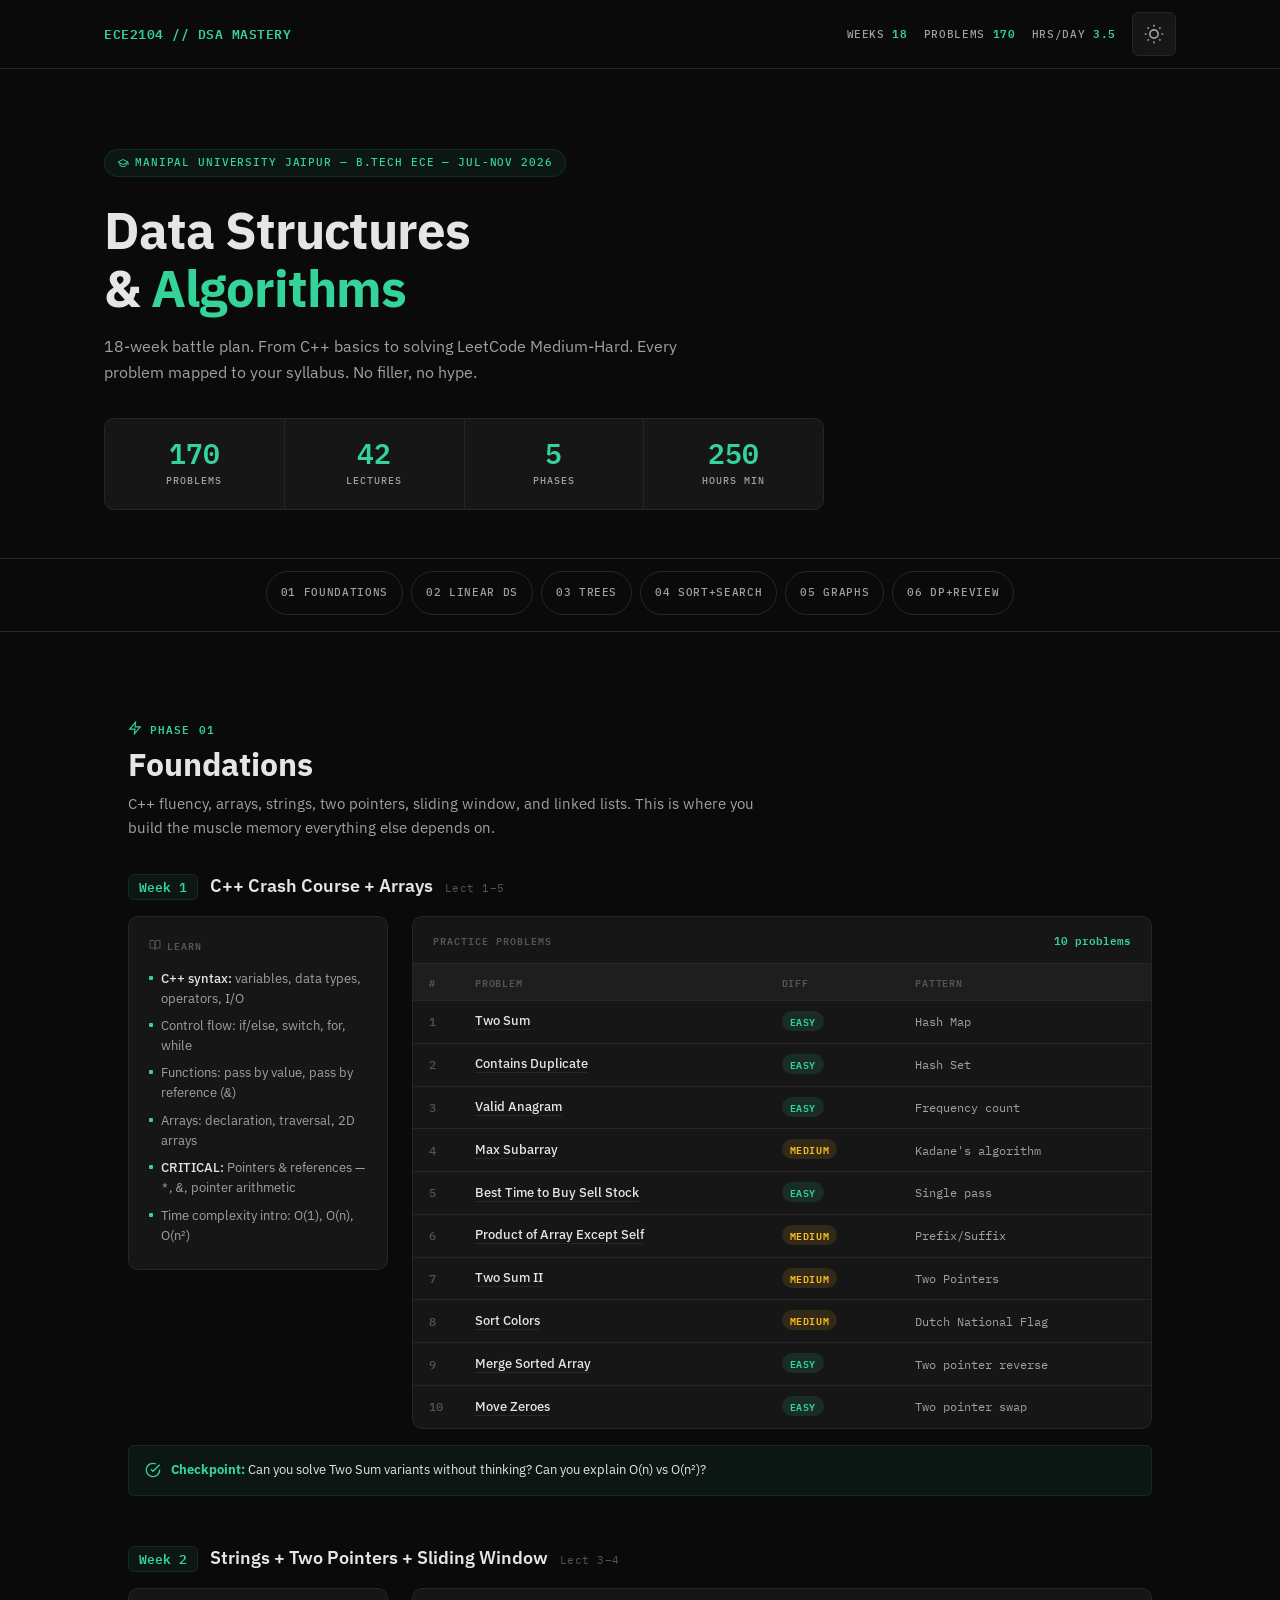
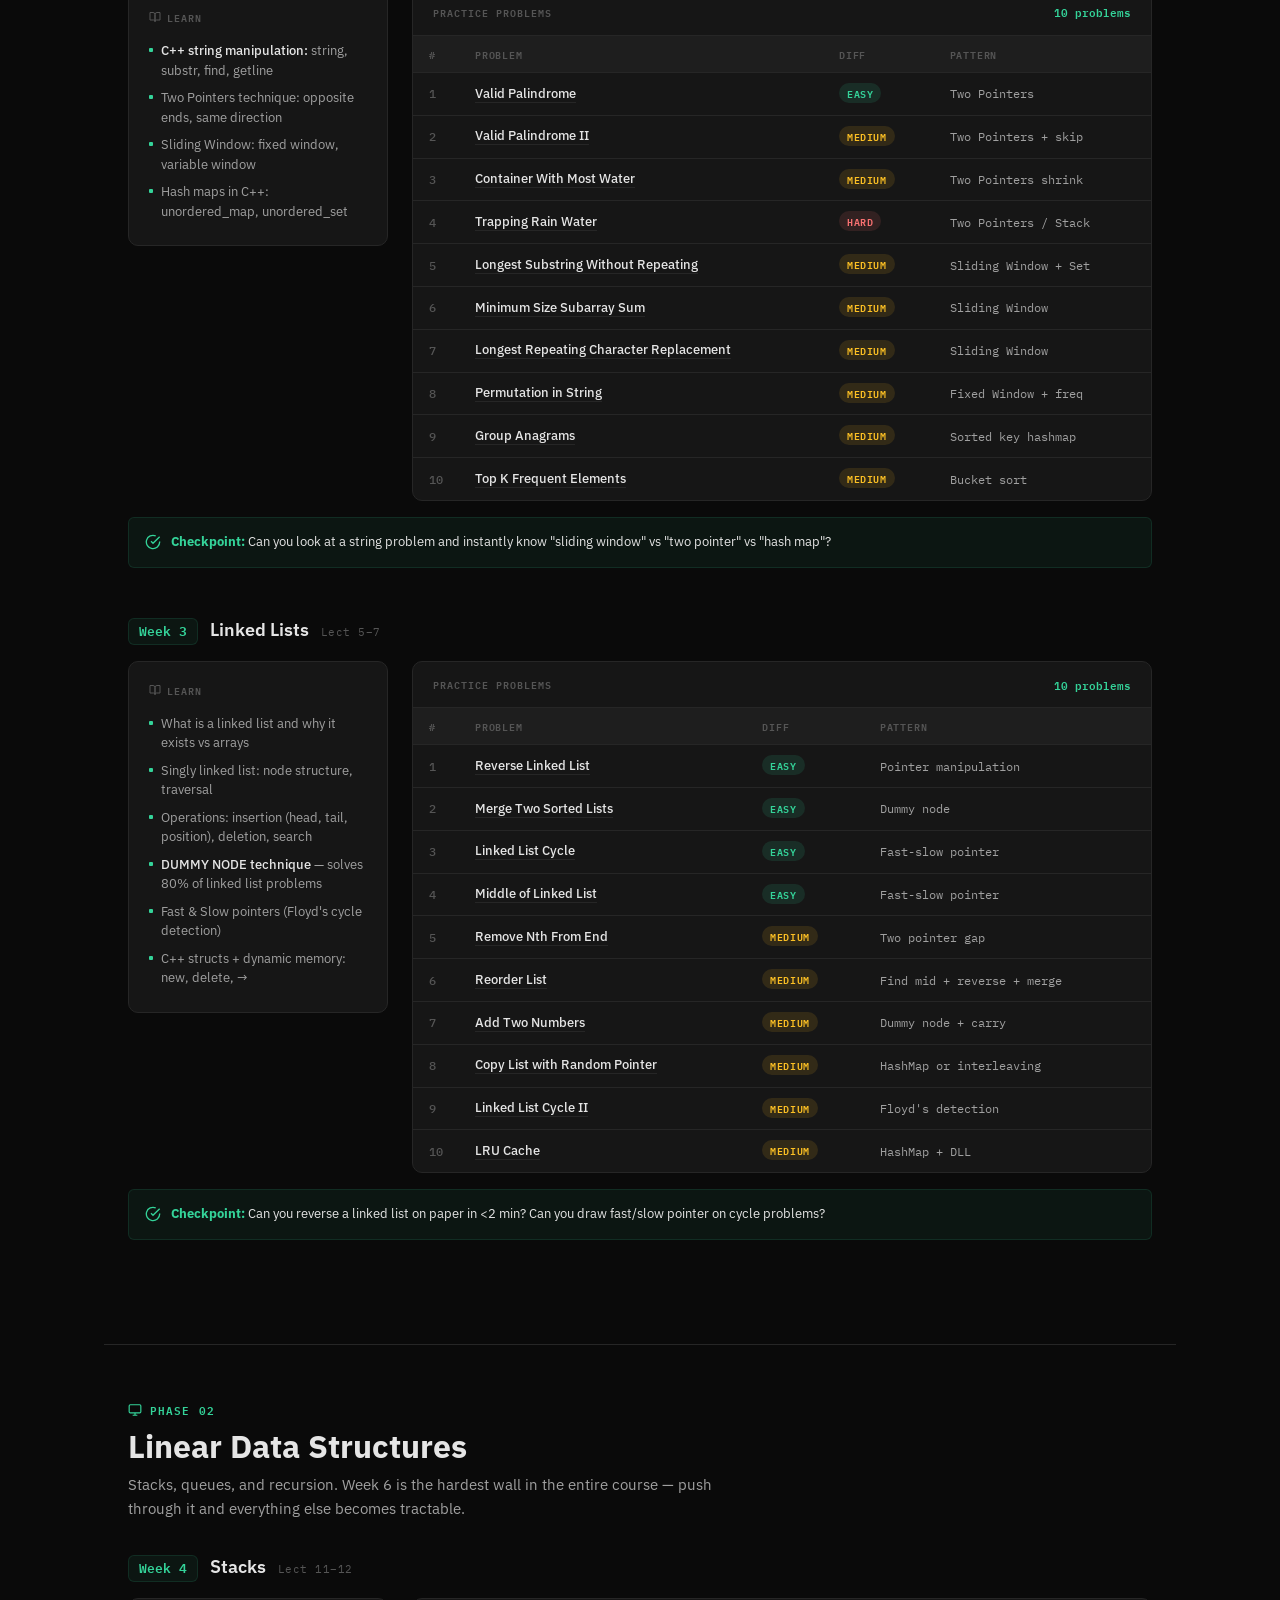
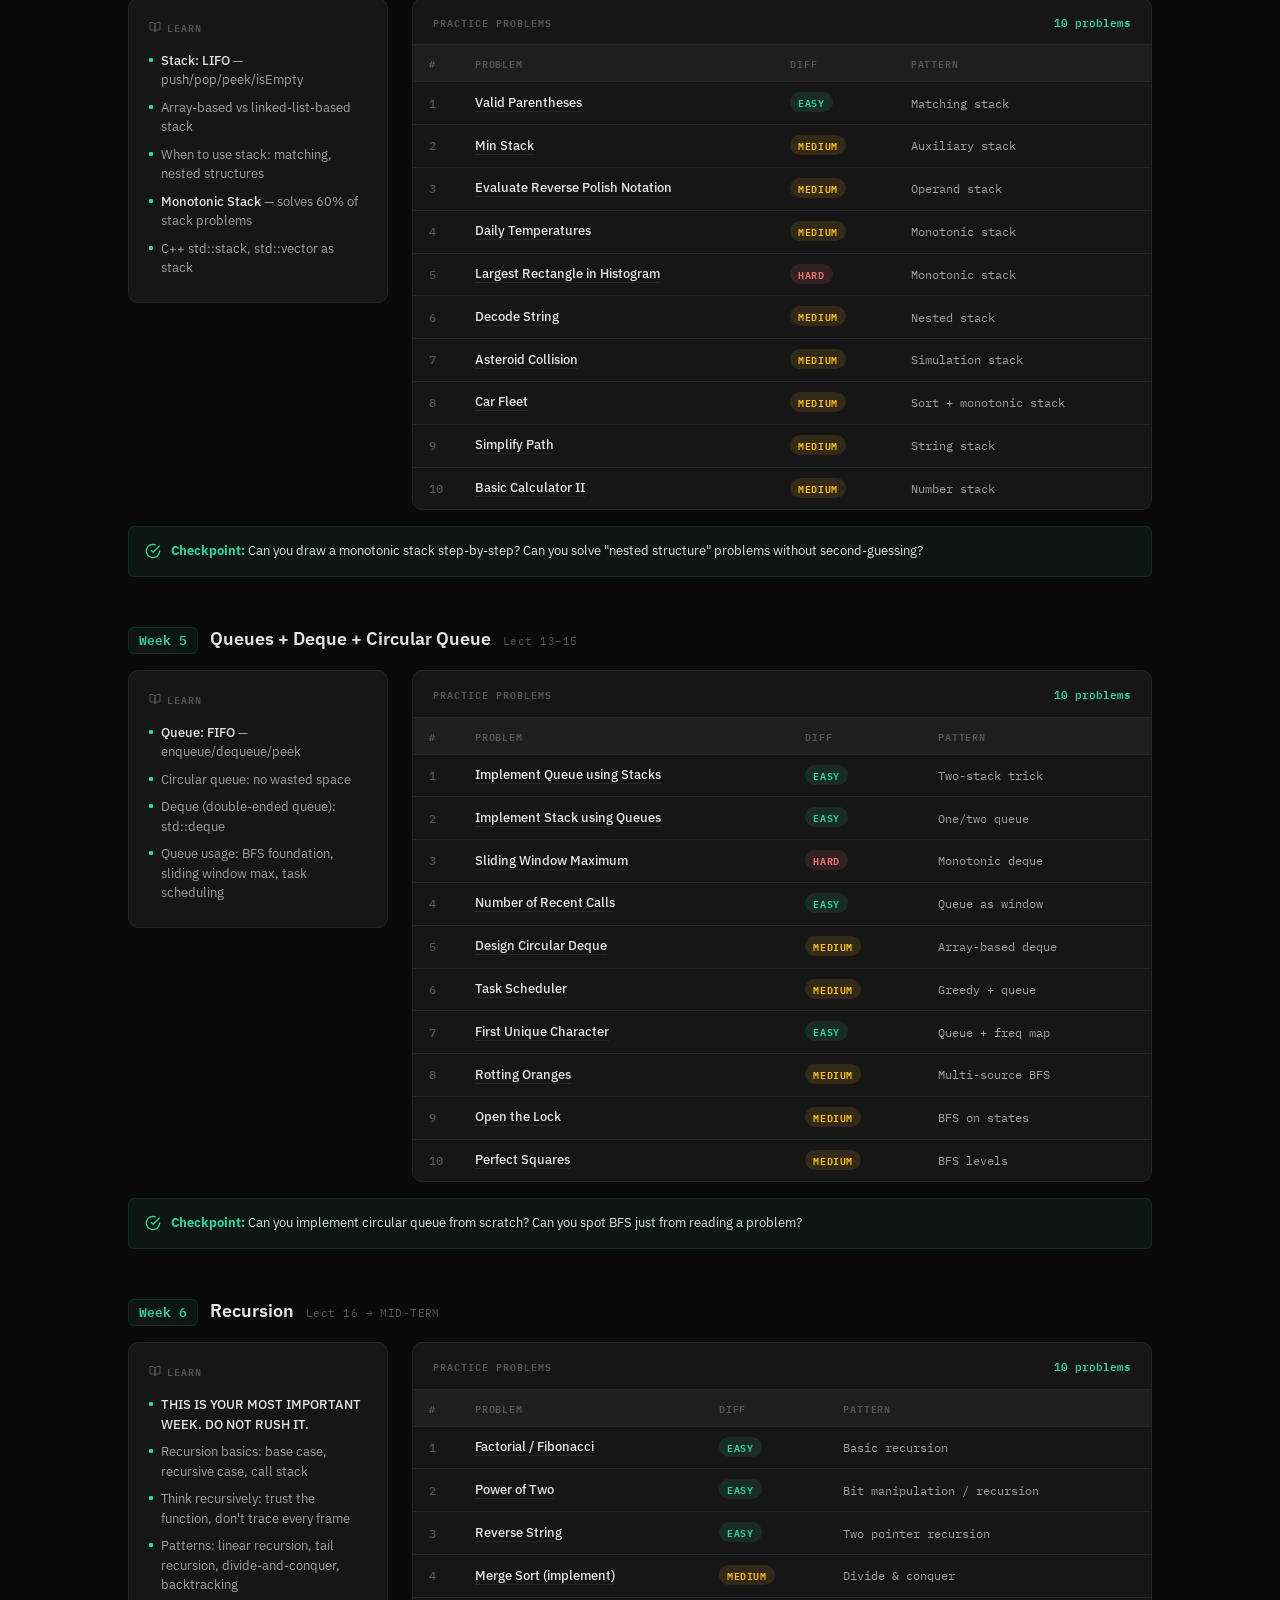
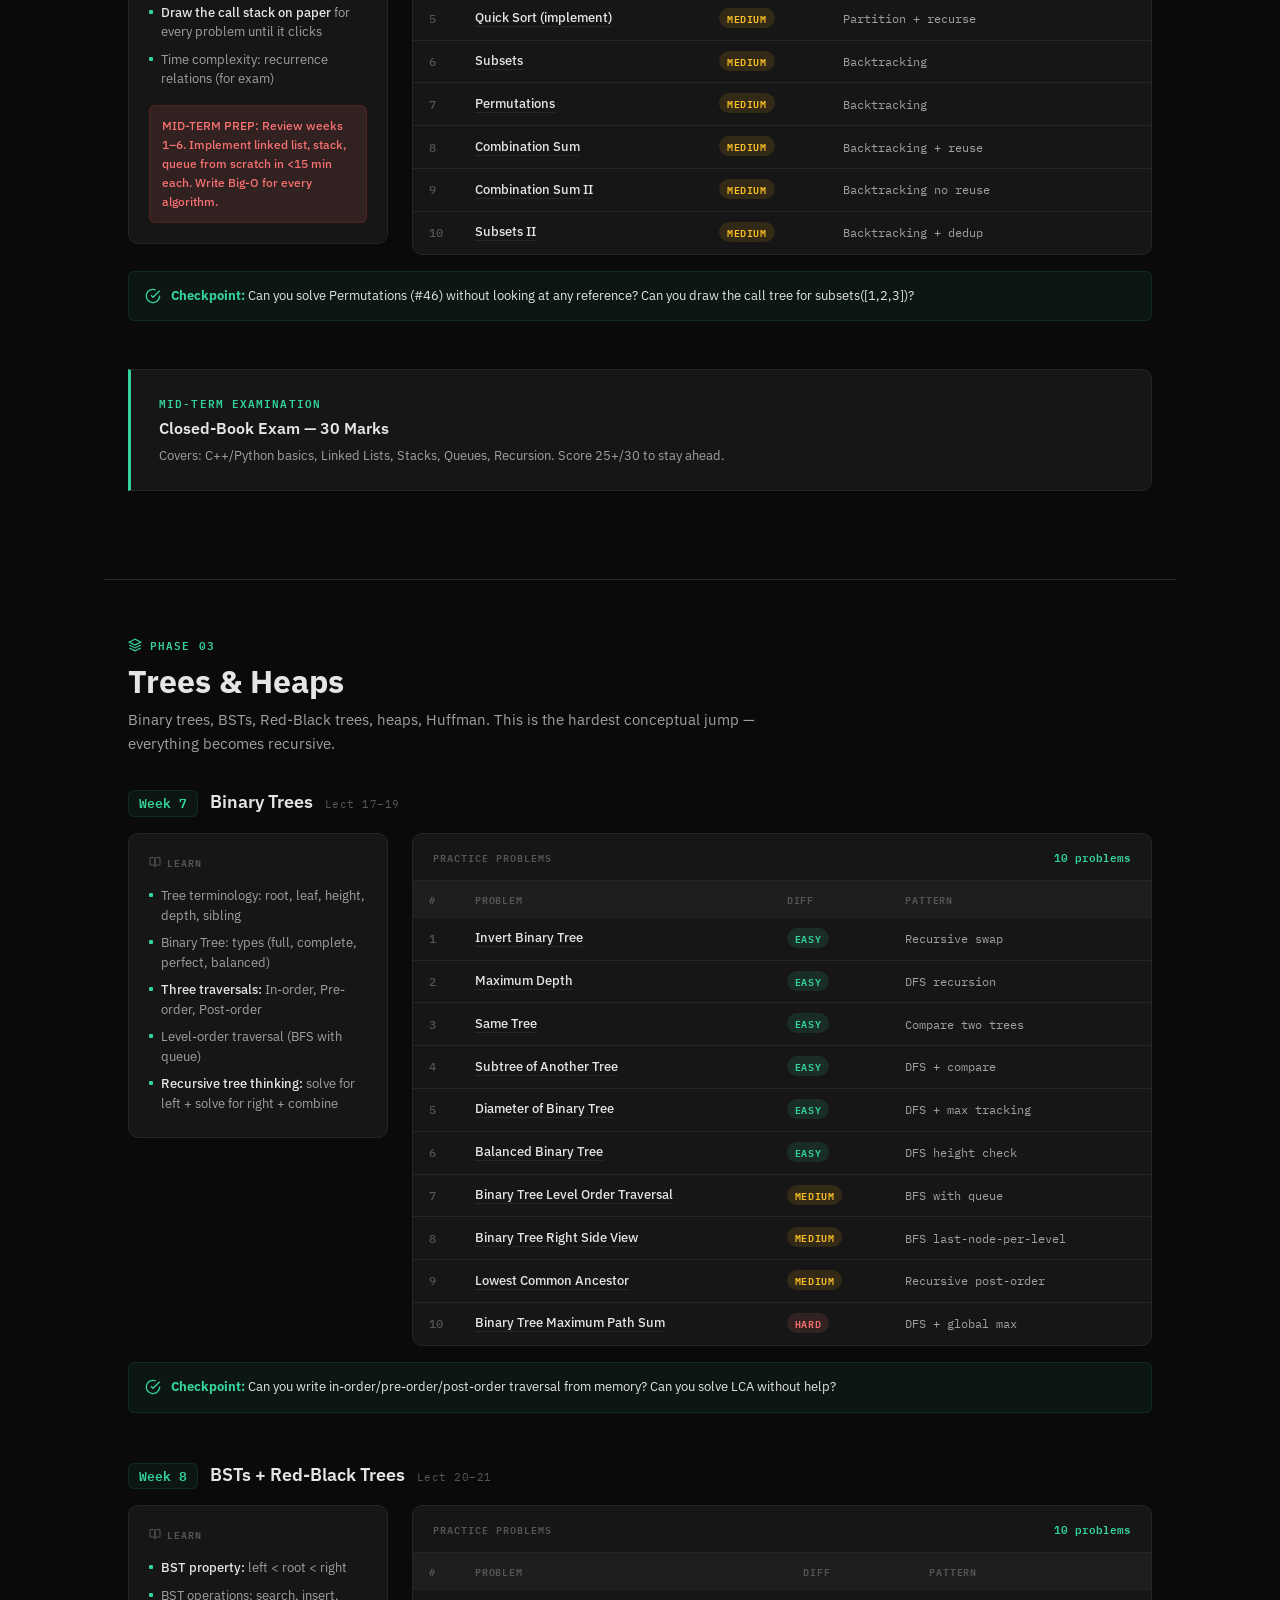
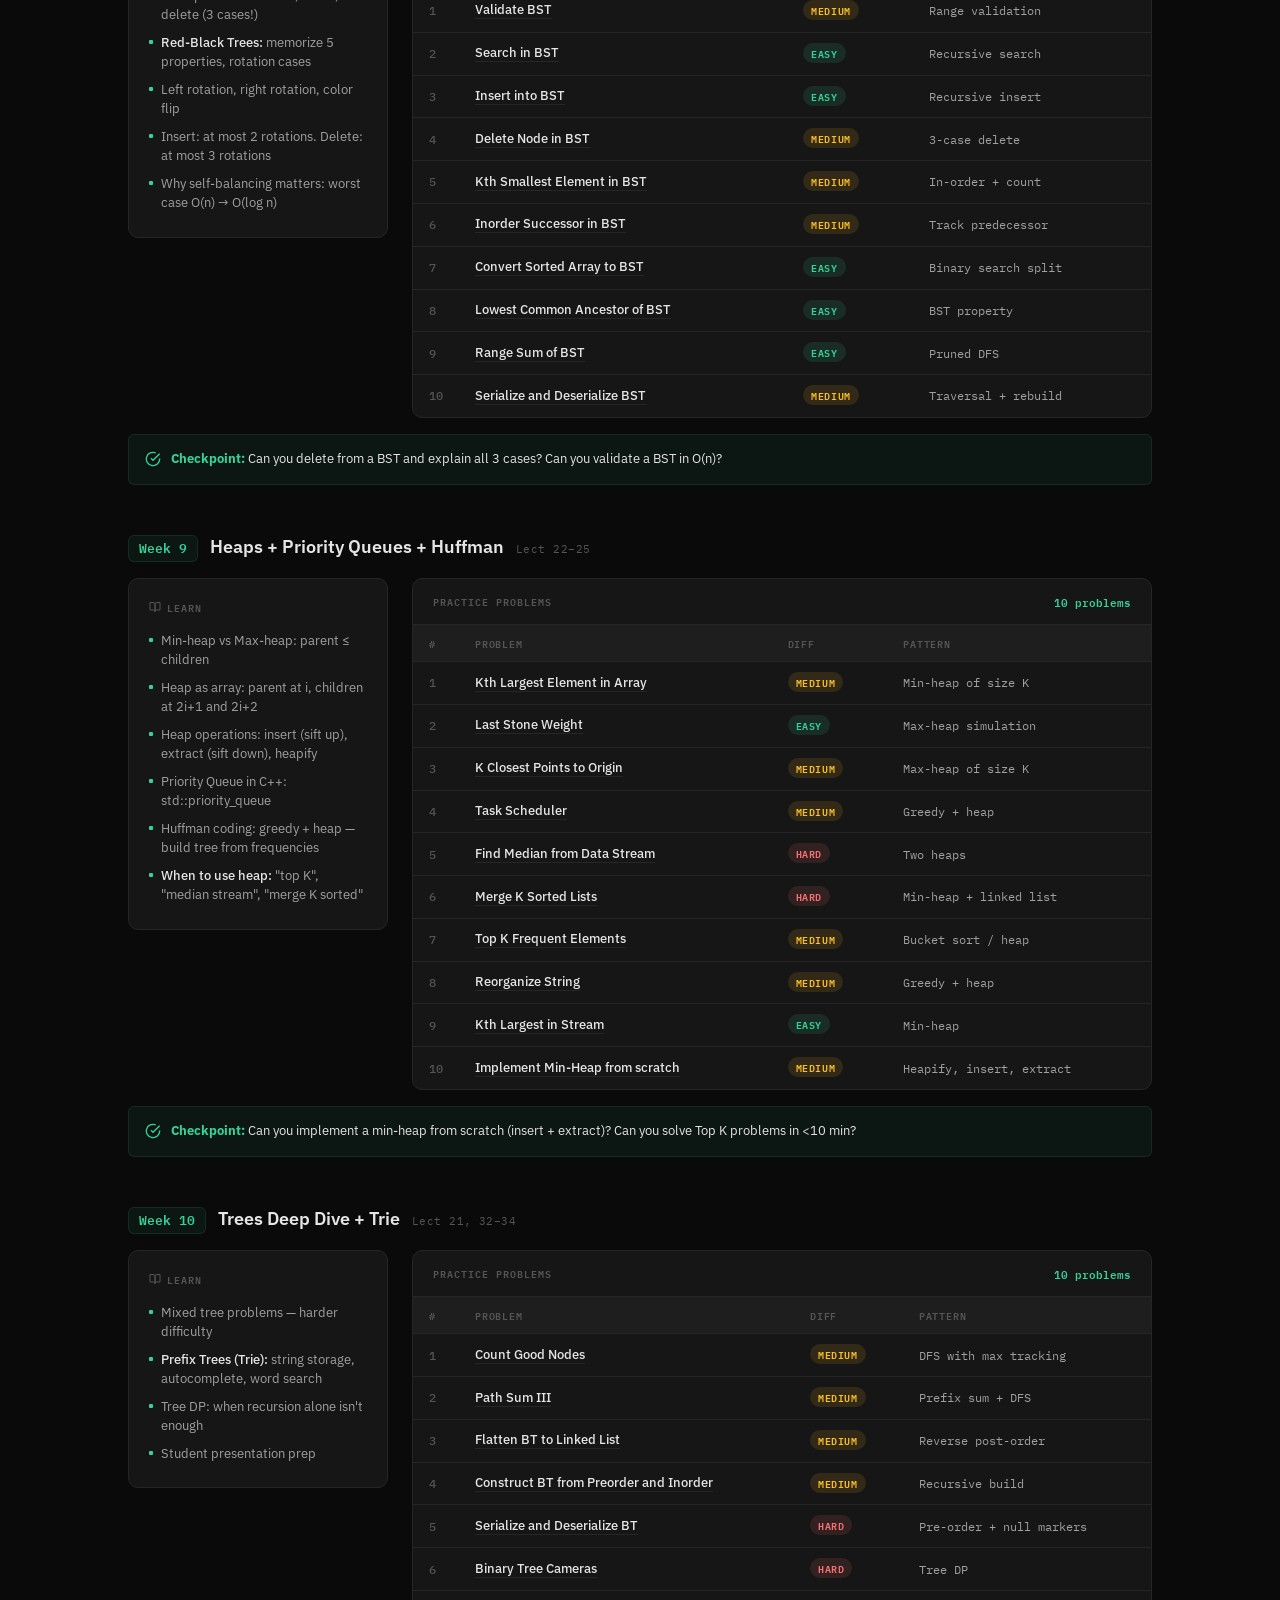
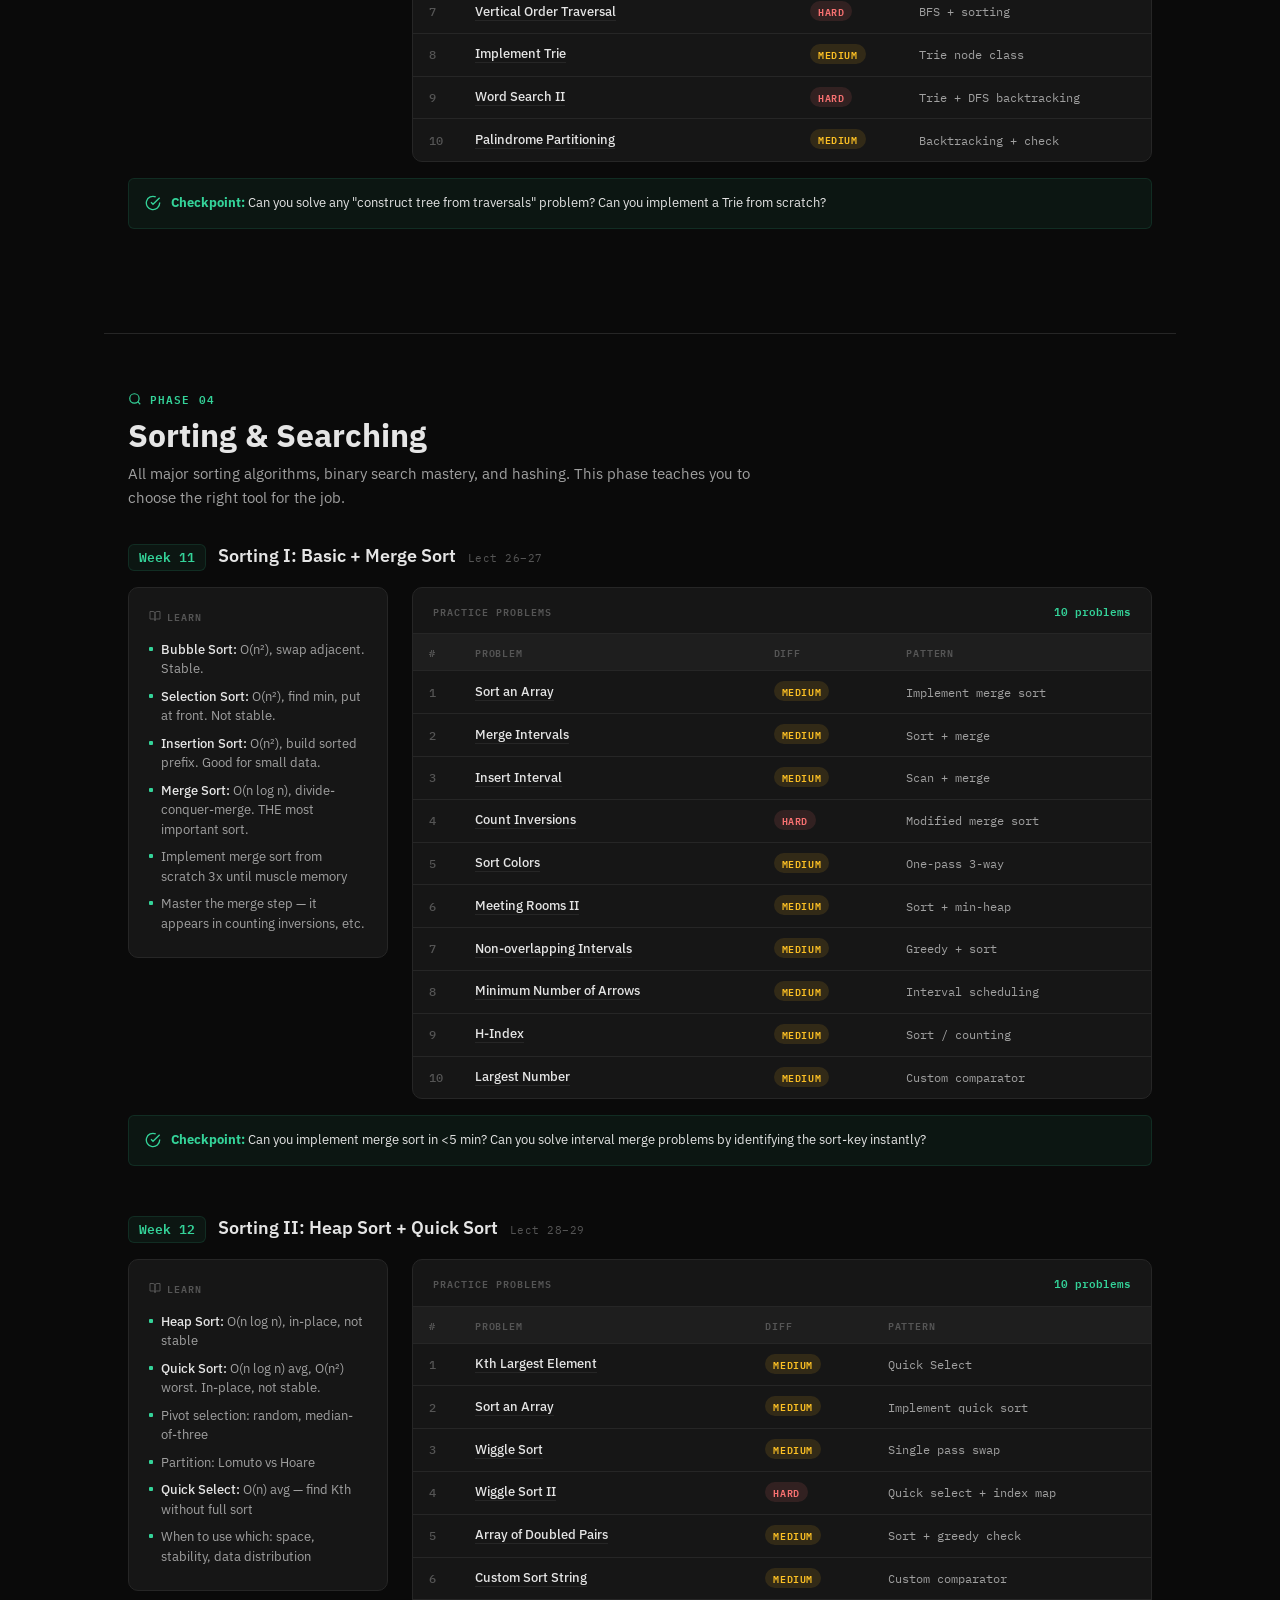
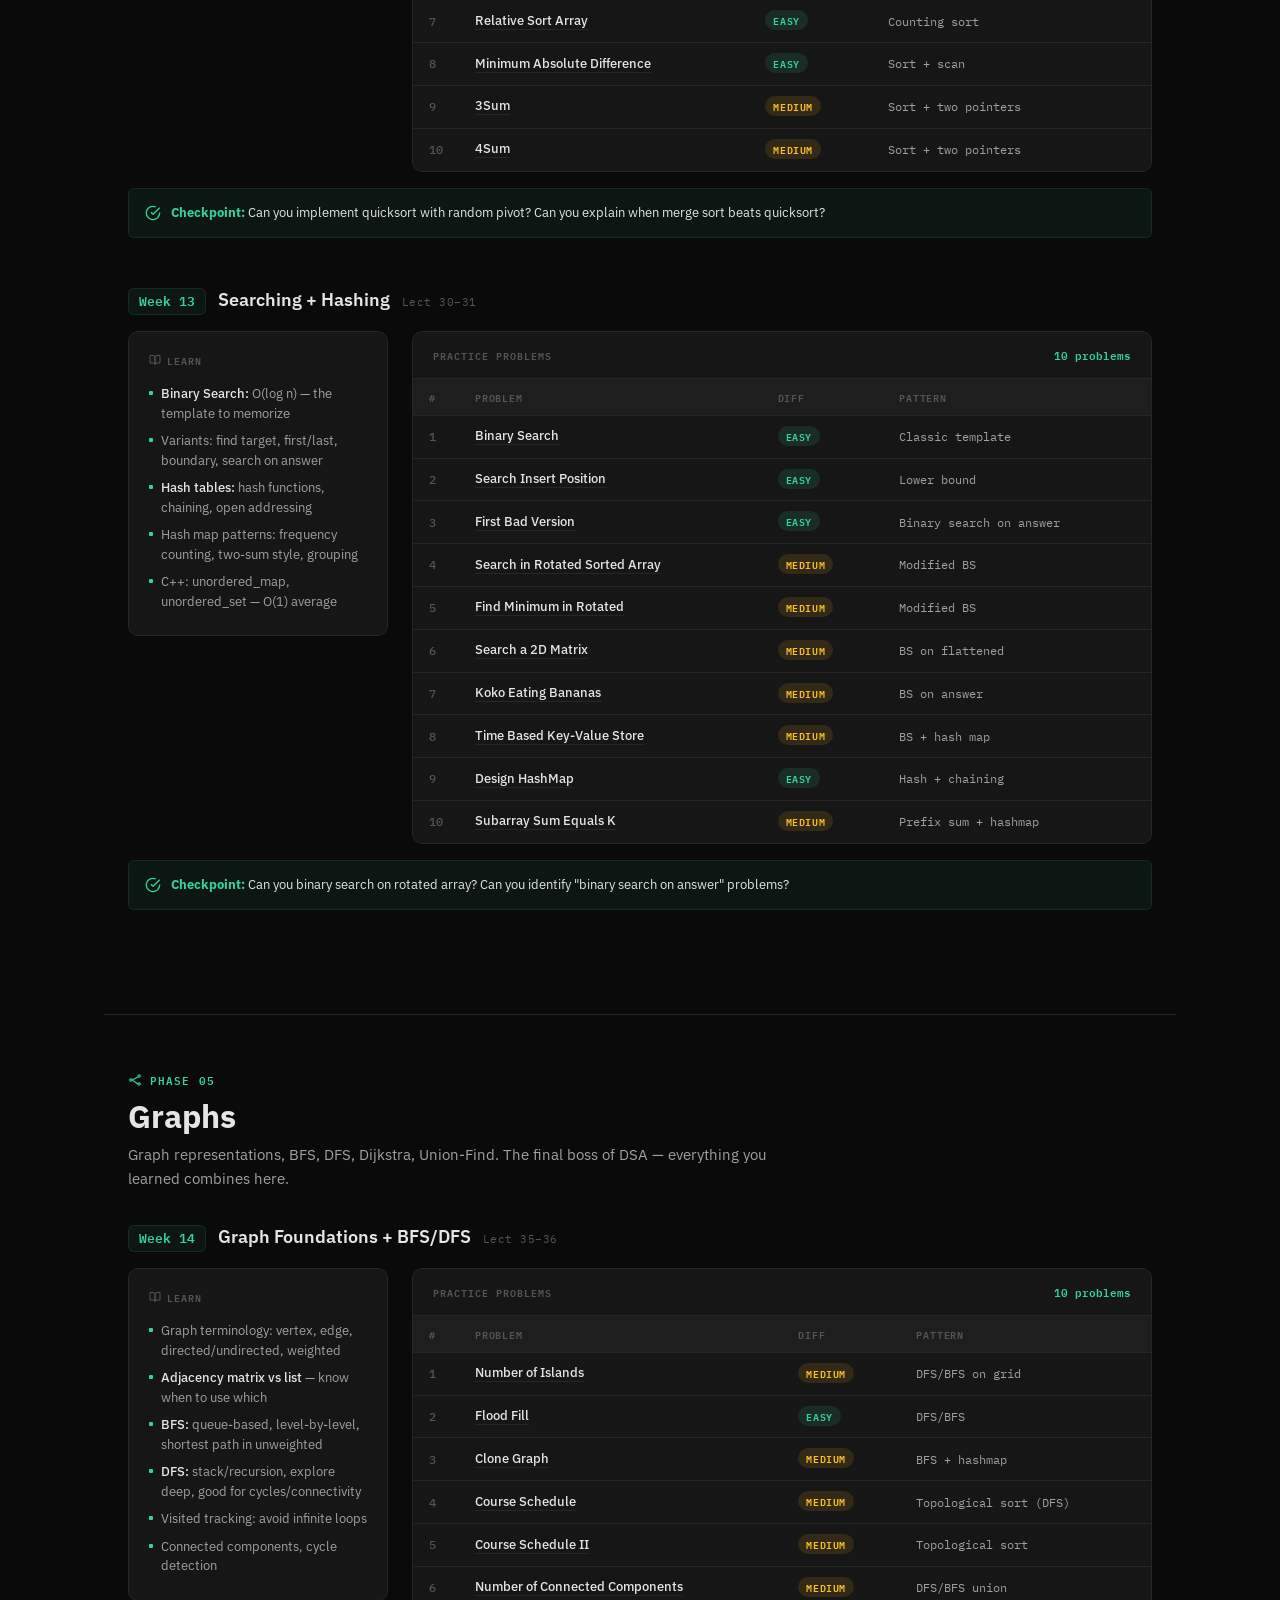
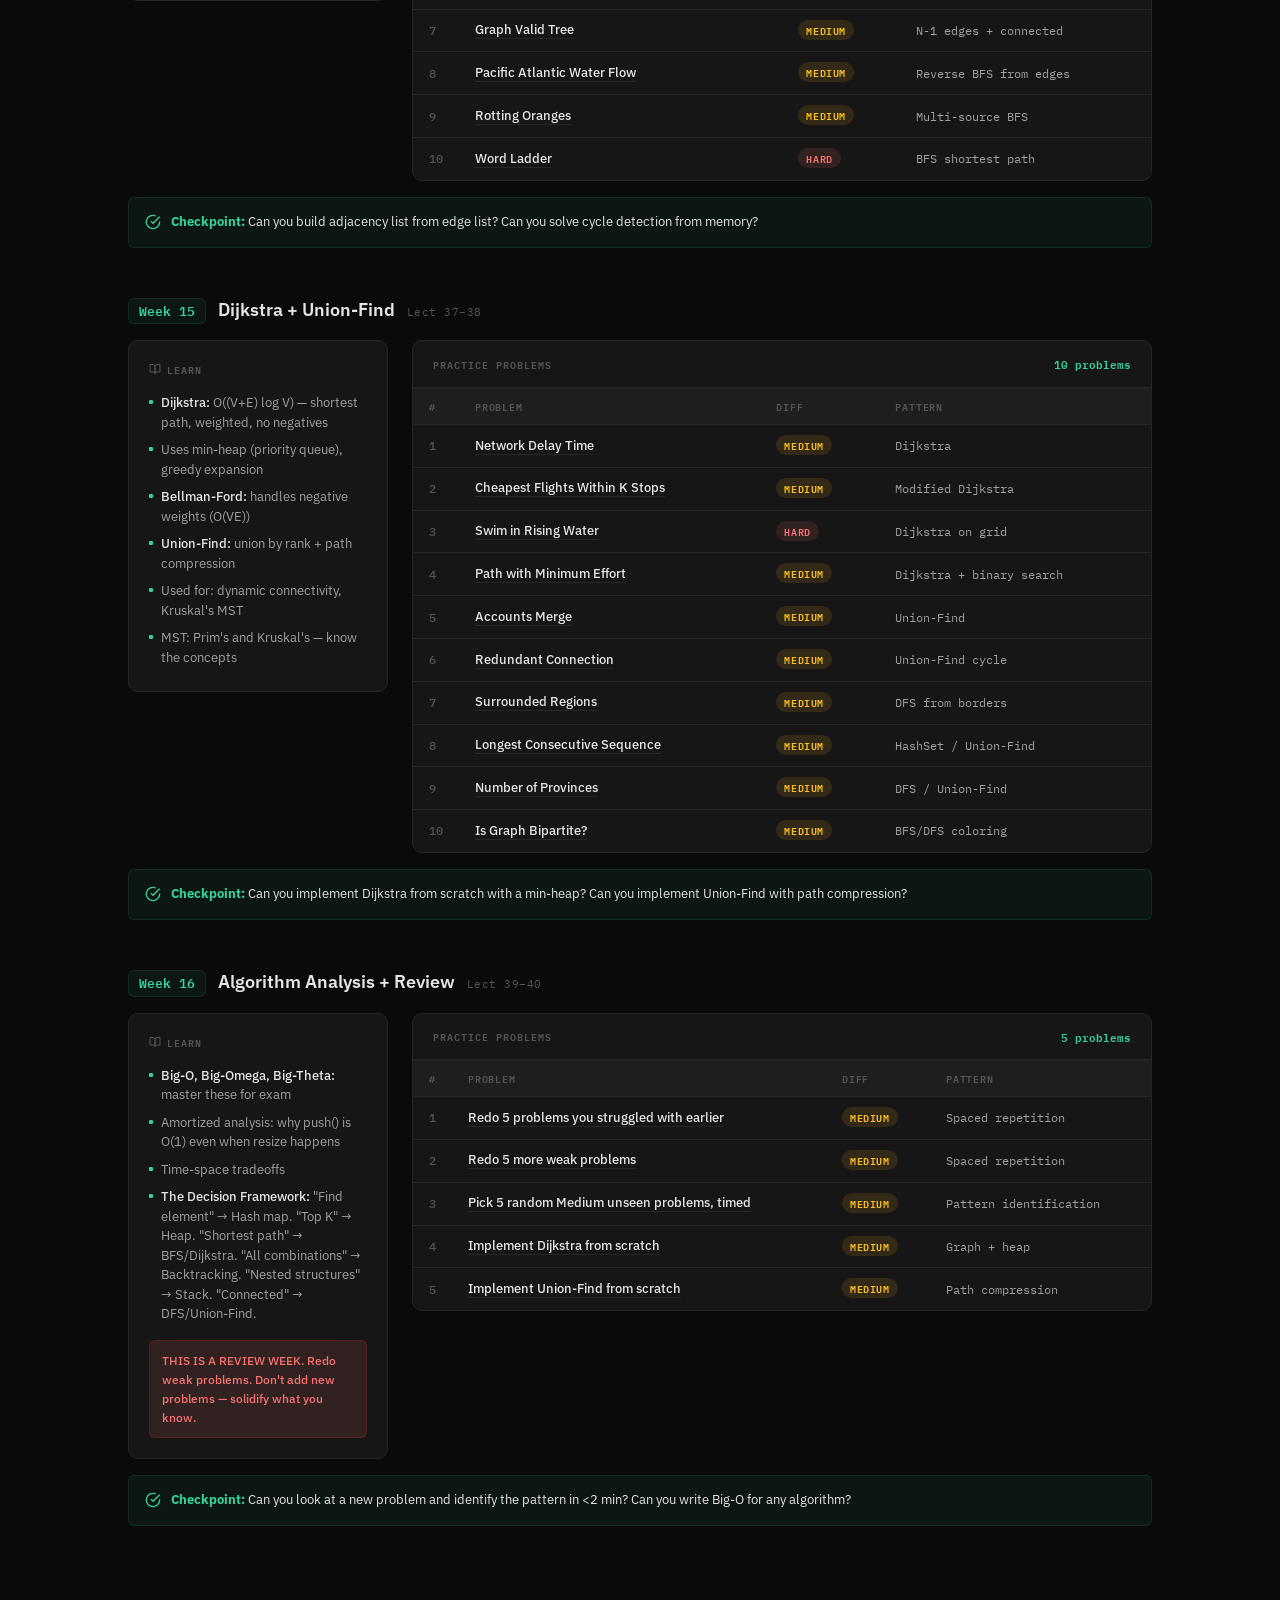
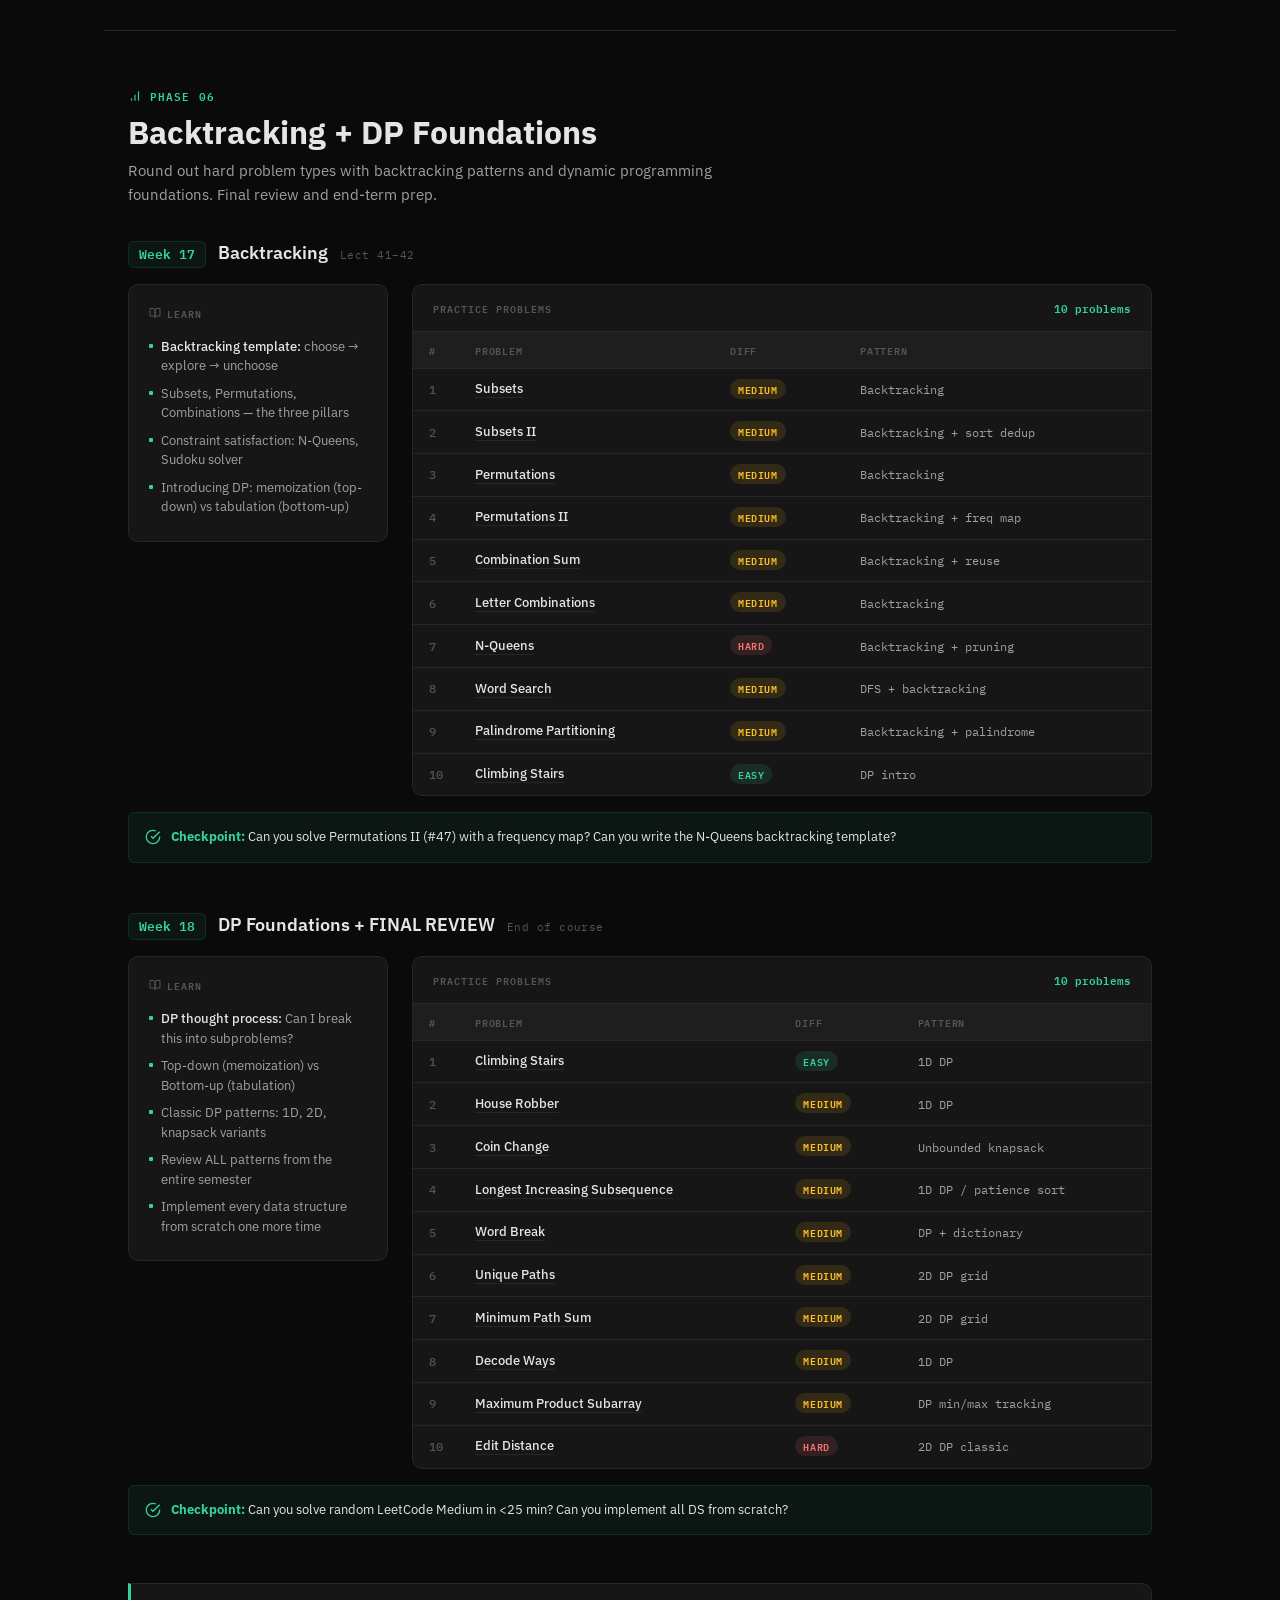
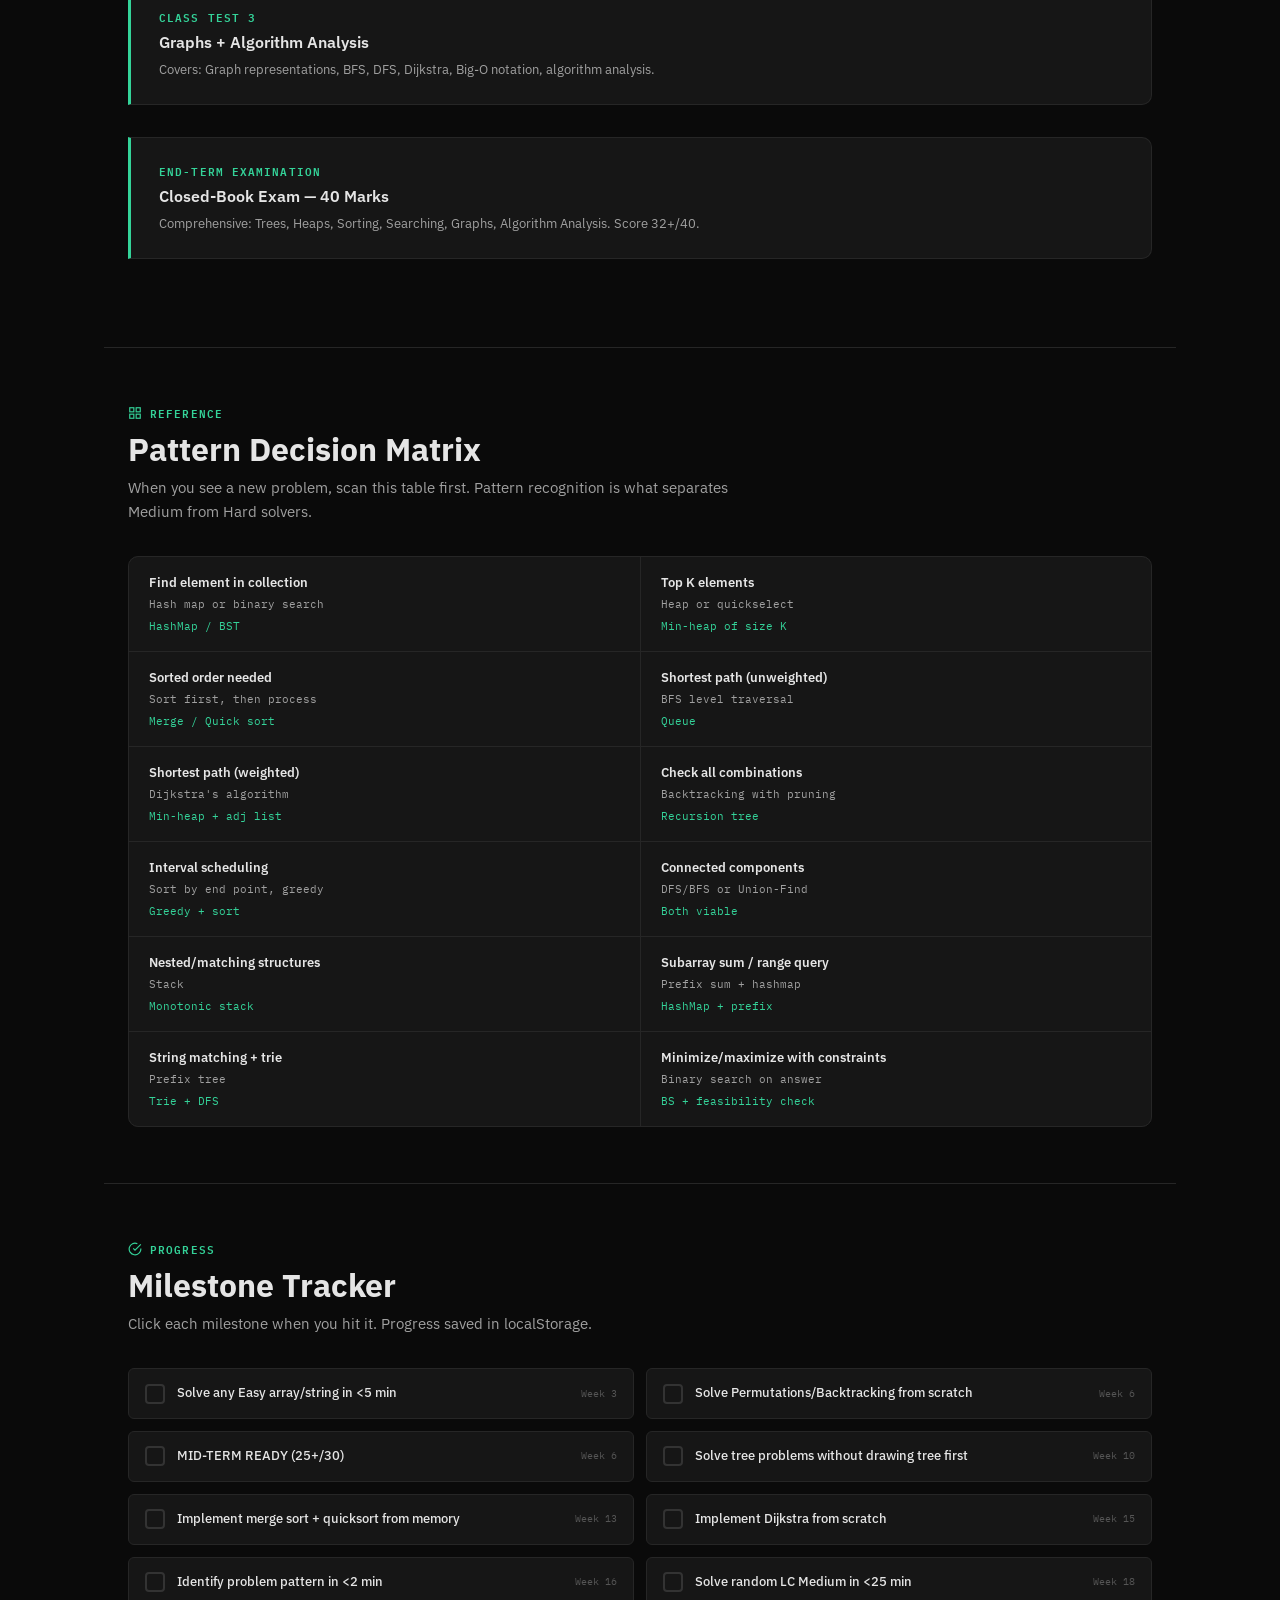
==== commit 3e5efcd0: "chore(repo): mirror topic-wise, fix the nested .qa ignore, complete the README Repo hygiene plus a p" ====
--- a/dsa/Notes/DSA-STUDY-PLAN.html
+++ b/dsa/Notes/DSA-STUDY-PLAN.html
@@ -23,9 +23,9 @@
 .header-meta{display:flex;align-items:center;gap:16px}
 .header-stat{font-family:var(--font-mono);font-size:11px;font-weight:500;color:var(--text-muted);letter-spacing:.06em;text-transform:uppercase}
 .header-stat span{color:var(--accent);font-weight:600}
-.theme-toggle{width:32px;height:32px;border:1px solid var(--border);border-radius:var(--radius);background:var(--surface);color:var(--text-muted);cursor:pointer;display:grid;place-items:center;transition:border-color .2s,color .2s}
+.theme-toggle{width:44px;height:44px;border:1px solid var(--border);border-radius:var(--radius);background:var(--surface);color:var(--text-muted);cursor:pointer;display:grid;place-items:center;transition:border-color .2s,color .2s}
 .theme-toggle:hover{border-color:var(--accent);color:var(--accent)}
-.theme-toggle svg{width:16px;height:16px}
+.theme-toggle svg{width:20px;height:20px}
 
 /* Hero */
 .hero{padding:80px 0 48px;border-bottom:1px solid var(--border)}
@@ -42,8 +42,8 @@
 .stat-label{font-family:var(--font-mono);font-size:10px;font-weight:500;letter-spacing:.1em;text-transform:uppercase;color:var(--text-muted);margin-top:6px}
 
 /* Phase Nav */
-.phase-nav{display:flex;flex-wrap:wrap;gap:8px;position:sticky;top:57px;z-index:90;background:var(--bg);border-bottom:1px solid var(--border);margin:0 -24px;padding:12px 24px 16px;transition:background-color .4s}
-.phase-link{font-family:var(--font-mono);font-size:11px;font-weight:500;letter-spacing:.06em;text-transform:uppercase;color:var(--text-muted);padding:6px 14px;border:1px solid var(--border);border-radius:999px;text-decoration:none;transition:all .2s var(--ease);cursor:pointer}
+.phase-nav{display:flex;flex-wrap:wrap;gap:8px;position:sticky;top:69px;z-index:90;background:var(--bg);border-bottom:1px solid var(--border);margin:0;padding:12px 24px 16px;transition:background-color .4s}
+.phase-link{display:inline-flex;align-items:center;min-height:44px;font-family:var(--font-mono);font-size:11px;font-weight:500;letter-spacing:.06em;text-transform:uppercase;color:var(--text-muted);padding:6px 14px;border:1px solid var(--border);border-radius:999px;text-decoration:none;transition:all .2s var(--ease);cursor:pointer}
 .phase-link:hover,.phase-link.active{color:var(--accent);border-color:var(--accent);background:var(--accent-dim)}
 
 /* Sections */
